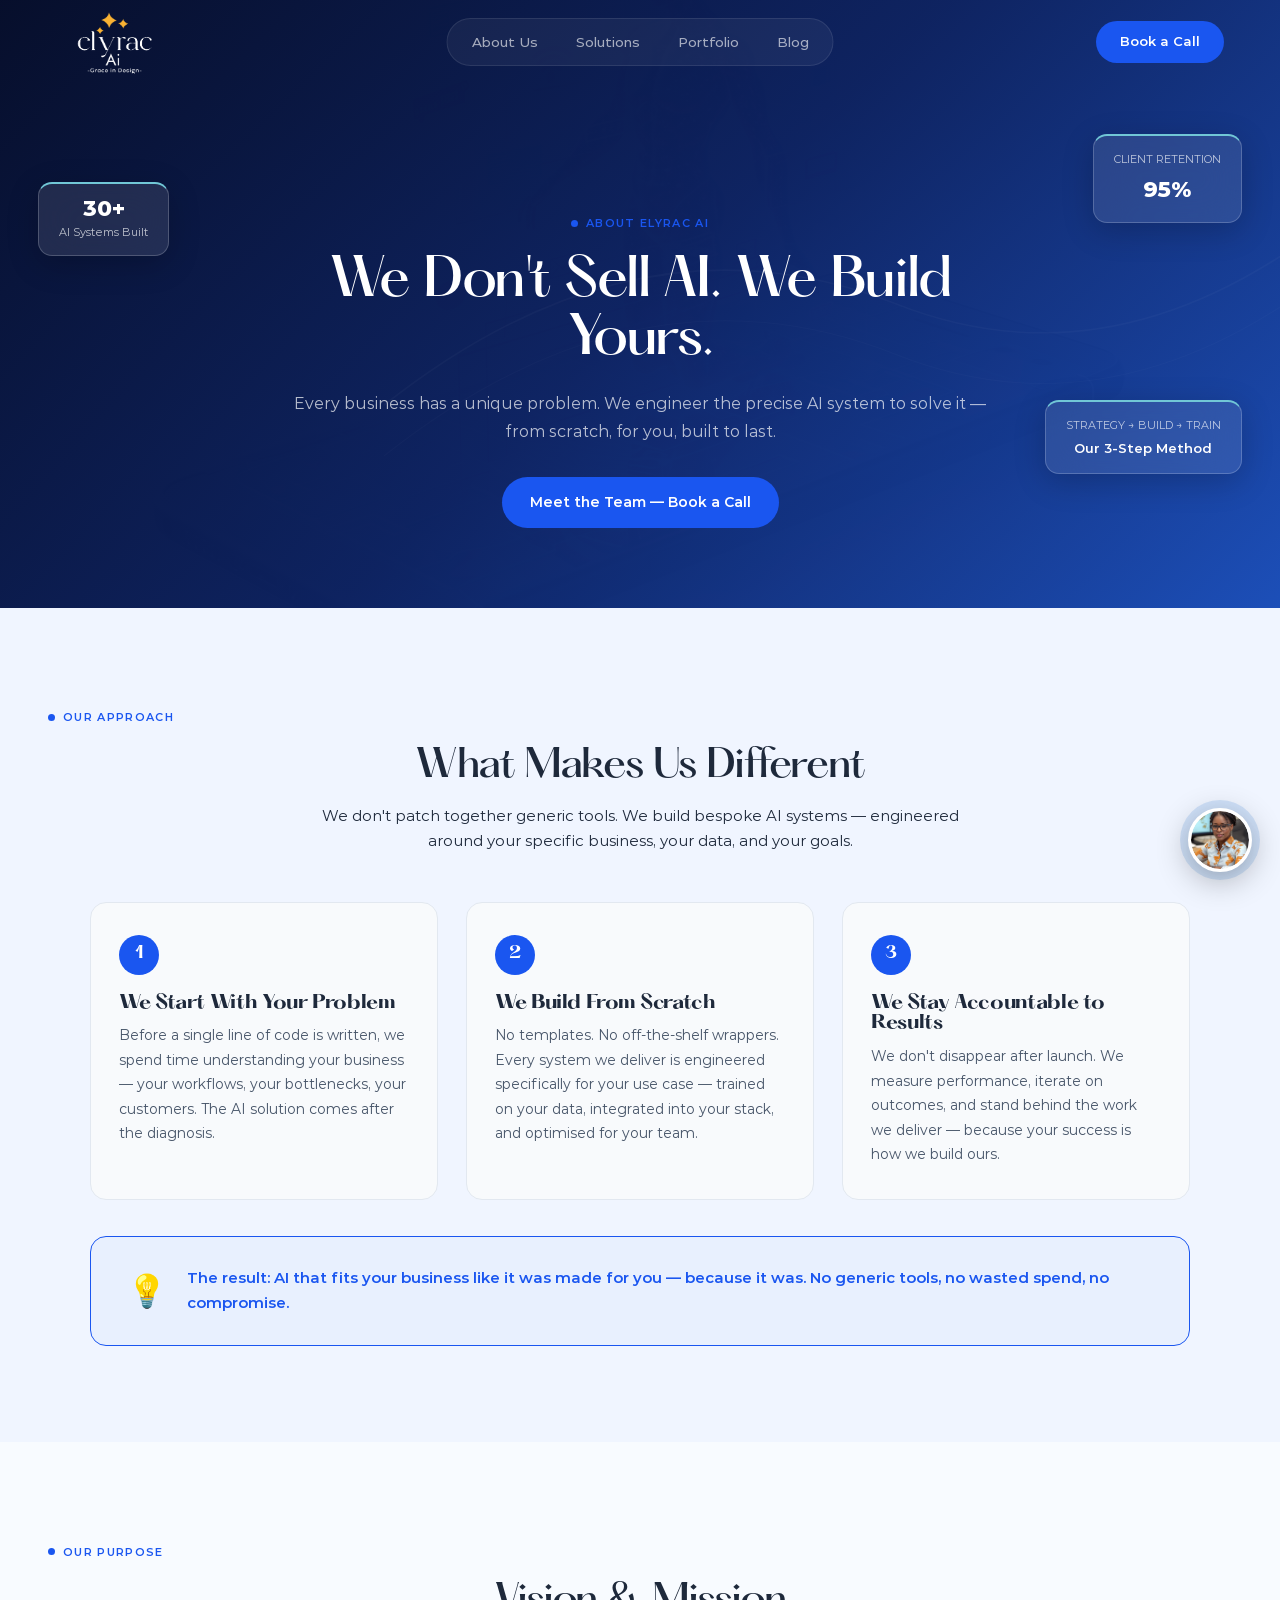
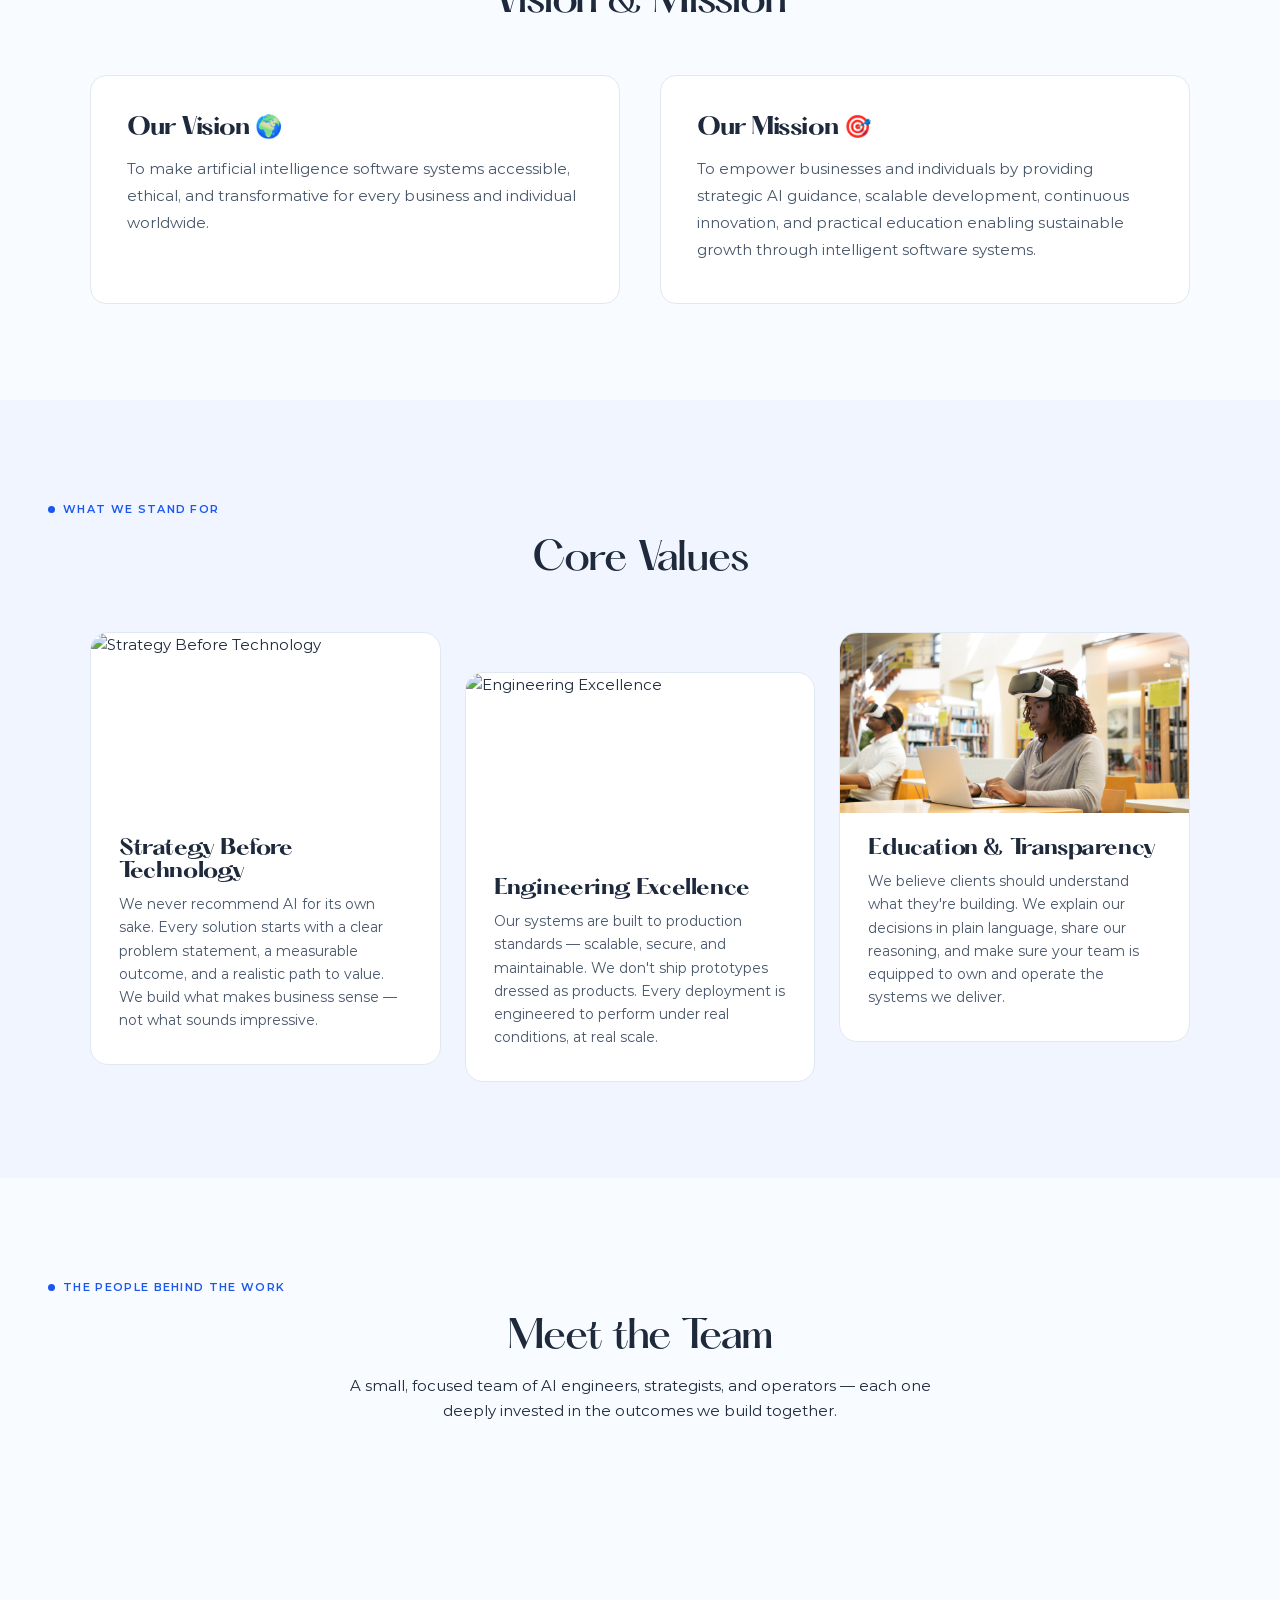
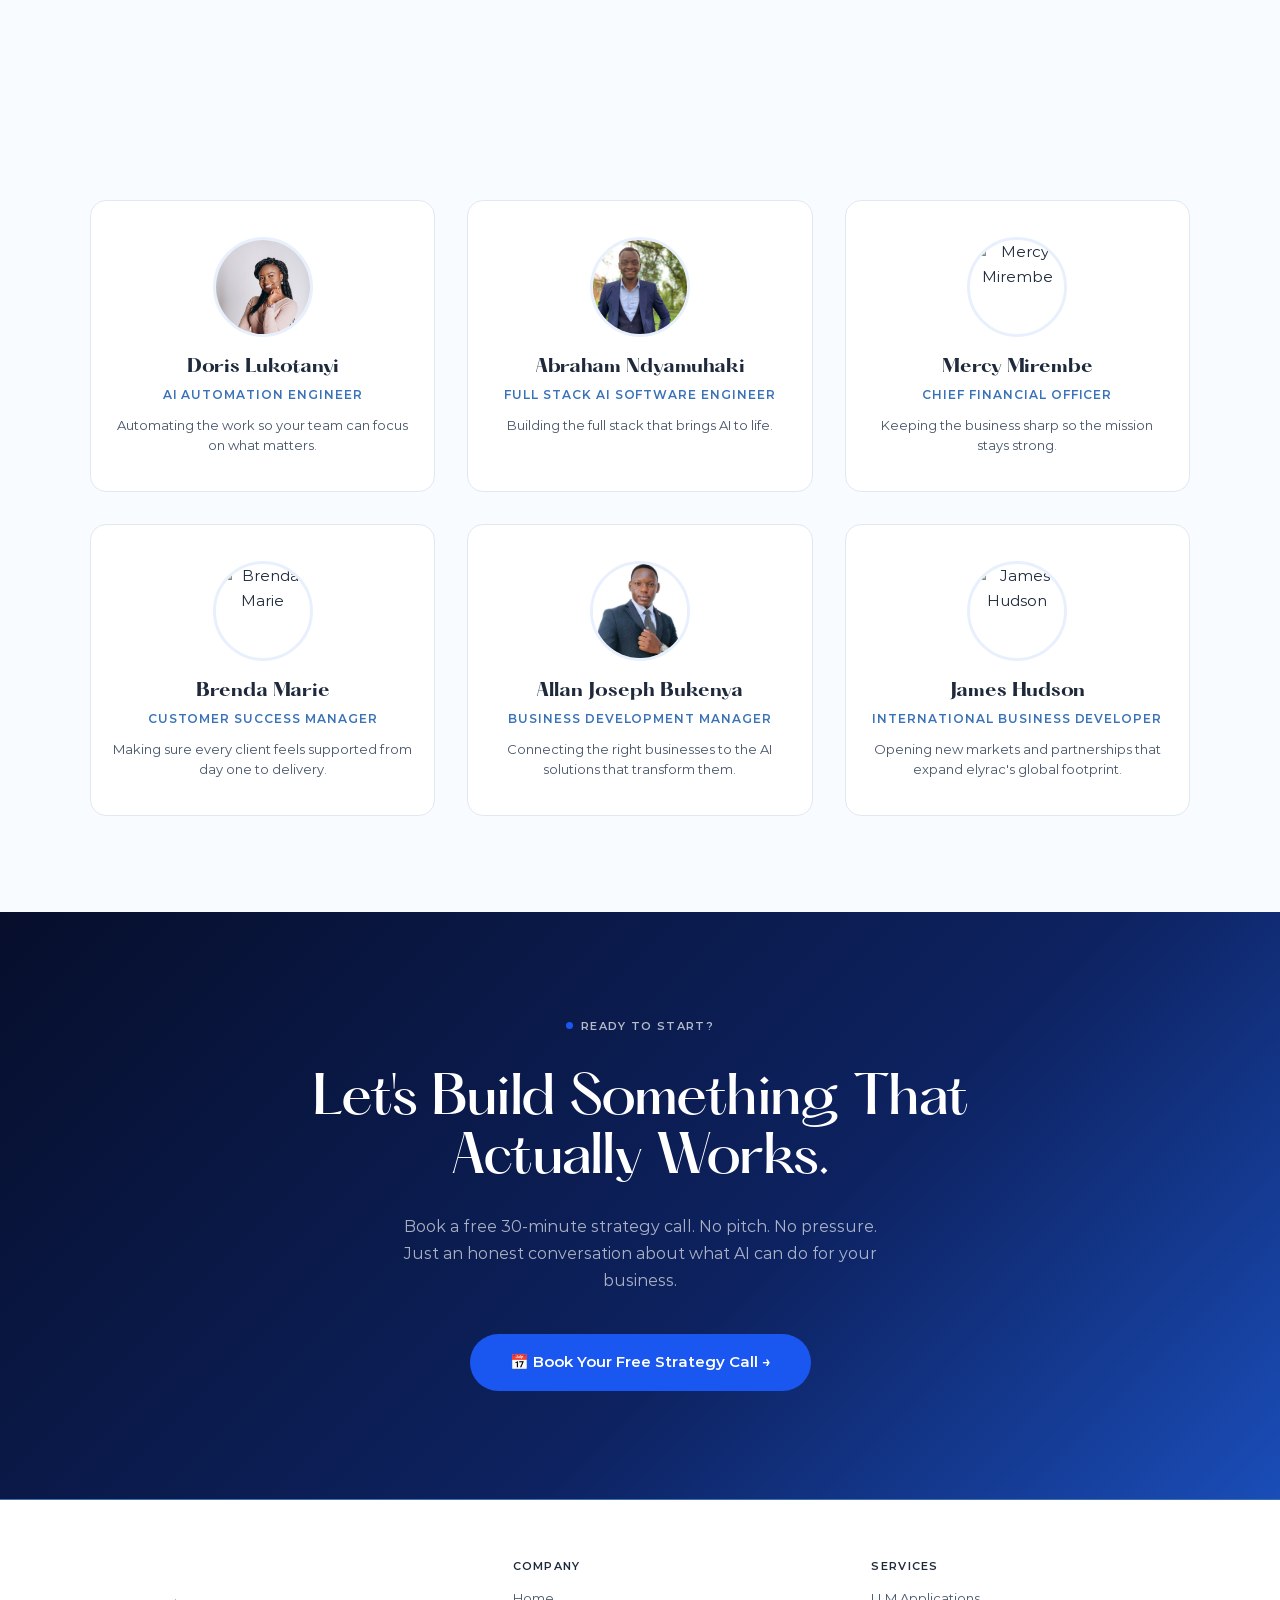
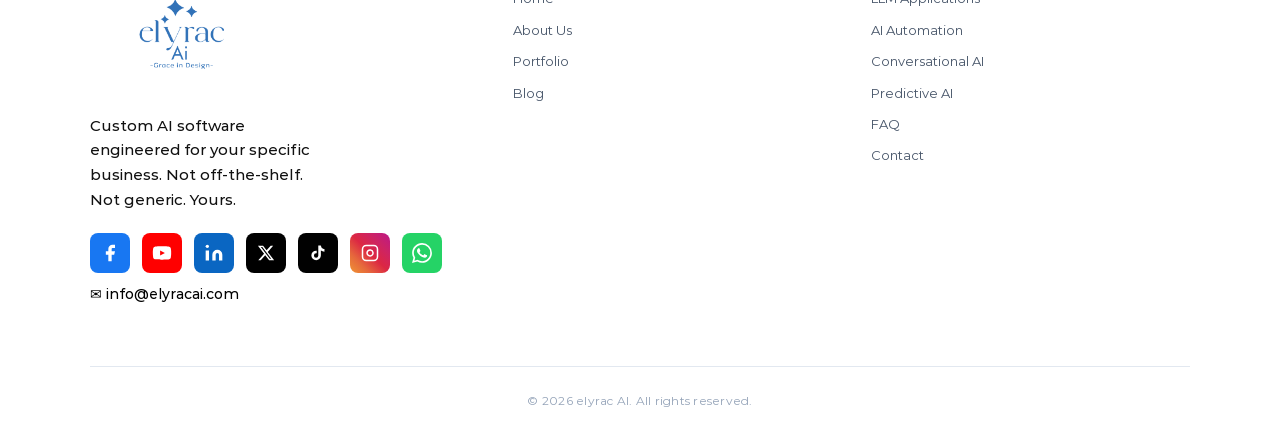
==== about.html @ b82cf637 "revert: restore original gold-stars favicon.png, remove favicon.svg Co-Authored-By: Claude Sonnet 4." ====
<!DOCTYPE html>
<html lang="en">
<head>
<meta charset="UTF-8">
<link rel="icon" type="image/png" href="/favicon.png">
<link rel="apple-touch-icon" href="/favicon.png">
<meta name="msapplication-TileImage" content="/favicon.png">
<meta name="viewport" content="width=device-width, initial-scale=1.0">
<title>About Us — elyrac AI</title>
<meta name="description" content="Meet the team behind elyrac AI — a custom AI development company building fully tailored AI systems for specific business needs."/>
<link rel="preconnect" href="https://fonts.googleapis.com" crossorigin>
<link rel="preload" as="image" href="/others/Elyrac_Ai-03.png">
<link rel="stylesheet" href="css/shared.css">
<style>

/* ── WHAT MAKES US DIFFERENT ── */
.diff-section { background: var(--white); }
.diff-steps {
  display: grid; grid-template-columns: repeat(3, 1fr);
  gap: 28px; max-width: 1100px; margin: 48px auto 36px;
}
.diff-card {
  background: var(--gray-50); border: 1px solid var(--gray-200);
  border-radius: 16px; padding: 32px 28px;
  transition: border-color 0.2s, transform 0.2s;
}
.diff-card:hover { border-color: var(--blue); transform: translateY(-3px); }
.diff-step-num {
  width: 40px; height: 40px; border-radius: 50%;
  background: var(--blue); color: #fff;
  display: flex; align-items: center; justify-content: center;
  font-size: 16px; font-weight: 700; font-family: var(--font-heading);
  margin-bottom: 18px;
}
.diff-card h3 { font-size: 18px; font-weight: 700; margin-bottom: 10px; color: var(--gray-800); }
.diff-card p { font-size: 14px; color: var(--gray-600); line-height: 1.75; }

.diff-callout {
  max-width: 1100px; margin: 0 auto;
  background: var(--blue-light); border: 1px solid var(--blue);
  border-radius: 16px; padding: 28px 36px;
  display: flex; align-items: center; gap: 20px;
}
.diff-callout-icon { font-size: 32px; flex-shrink: 0; }
.diff-callout p {
  font-size: 15px; color: var(--blue); font-weight: 600;
  line-height: 1.65; margin: 0;
}

/* ── VISION & MISSION ── */
.vm-section { background: var(--gray-50); }
.vm-inner {
  display: grid; grid-template-columns: 1fr 1fr;
  gap: 40px; max-width: 1100px; margin: 52px auto 0;
}
.vm-card {
  background: var(--white); border: 1px solid var(--gray-200);
  border-radius: 16px; padding: 40px 36px;
}
.vm-card h3 { font-size: 22px; font-weight: 700; margin-bottom: 14px; color: var(--gray-800); }
.vm-card p { font-size: 15px; color: var(--gray-600); line-height: 1.8; }

/* ── CORE VALUES — image cards, staggered ── */
.values-section { background: var(--white); }
.values-grid {
  display: grid;
  grid-template-columns: repeat(3, 1fr);
  gap: 24px;
  max-width: 1100px;
  margin: 52px auto 0;
  align-items: start;
}
.value-card {
  border-radius: 18px;
  overflow: hidden;
  border: 1px solid var(--gray-200);
  background: white;
  transition: all 0.3s ease;
  cursor: default;
}
.value-card:hover {
  transform: translateY(-12px) scale(1.03);
  box-shadow: 0 24px 60px rgba(0,0,0,0.18);
}
.value-card:nth-child(2) { margin-top: 40px; }
.value-card-img {
  width: 100%;
  height: 180px;
  object-fit: cover;
  display: block;
}
.value-card-body {
  padding: 24px 28px 32px;
}
.value-card-body h3 {
  font-size: 20px;
  font-weight: 700;
  margin-bottom: 10px;
  color: var(--gray-800);
}
.value-card-body p {
  font-size: 14px;
  color: var(--gray-600);
  line-height: 1.65;
}

/* ── TEAM ── */
.team-section { background: var(--gray-50); }
.team-grid {
  display: grid; grid-template-columns: repeat(3, 1fr);
  gap: 32px; max-width: 1100px; margin: 52px auto 0;
}
.team-card {
  text-align: center; padding: 36px 20px;
  background: var(--white); border: 1px solid var(--gray-200);
  border-radius: 16px;
  transition: transform 0.2s, box-shadow 0.2s;
}
.team-card:hover { transform: translateY(-4px); box-shadow: 0 16px 40px rgba(0,0,0,0.08); }
.team-photo {
  width: 100px; height: 100px; border-radius: 50%;
  object-fit: cover; object-position: center top;
  margin: 0 auto 16px; display: block;
  border: 3px solid var(--blue-light);
}
.team-name {
  font-size: 17px; font-weight: 700; color: var(--gray-800);
  margin-bottom: 4px; font-family: var(--font-heading);
}
.team-role {
  font-size: 12px; font-weight: 600; color: var(--tibet-classic);
  text-transform: uppercase; letter-spacing: 0.08em; margin-bottom: 10px;
}
.team-tagline { font-size: 13px; color: var(--gray-600); line-height: 1.55; }

/* ── ABOUT HERO FLOATING CARDS ── */
.about-fc {
  position: absolute;
  background: rgba(255,255,255,0.10);
  backdrop-filter: blur(20px);
  -webkit-backdrop-filter: blur(20px);
  border: 1px solid rgba(255,255,255,0.20);
  border-top: 2px solid #71C7D6;
  border-radius: 14px;
  padding: 14px 20px;
  box-shadow: 0 8px 32px rgba(0,0,0,0.2);
  z-index: 2;
  font-family: var(--font-body);
}
.about-fc-1 { top: 30%; left: 3%; animation: aboutFloat 4s ease-in-out infinite; }
.about-fc-2 { top: 22%; right: 3%; animation: aboutFloat 5s 0.8s ease-in-out infinite; }
.about-fc-3 { bottom: 22%; right: 3%; animation: aboutFloat 6s 1.6s ease-in-out infinite; }
@keyframes aboutFloat {
  0%, 100% { transform: translateY(0); }
  50% { transform: translateY(-12px); }
}

/* ── RESPONSIVE ── */
@media (max-width: 900px) {
  .diff-steps { grid-template-columns: 1fr; }
  .vm-inner { grid-template-columns: 1fr; }
  .values-grid { grid-template-columns: 1fr; }
  .value-card:nth-child(2) { margin-top: 0; }
  .team-grid { grid-template-columns: repeat(2, 1fr); }
  .diff-callout { flex-direction: column; gap: 12px; }
  .about-fc-1, .about-fc-2 { display: none; }
  .about-fc-3 { display: none; }
}
@media (max-width: 600px) {
  .team-grid { grid-template-columns: 1fr; }
}

/* ── SECTION BACKGROUNDS ── */
body { background: #F5F8FF; }
.diff-section  { background: #F0F5FF !important; }
.vm-section    { background: #F8FBFF !important; }
.values-section{ background: #F0F5FF !important; }
.team-section  { background: #F8FBFF !important; }
  nav { transition: transform 0.3s ease; }
  nav.nav-hidden { transform: translateY(-100%) !important; }
</style>
</head>
<body>

<!-- NAV -->
<nav>
  <a href="/" class="nav-logo">
    <img src="/others/Elyrac_Ai-03.png" alt="elyrac AI" style="height:52px;width:auto;object-fit:contain;">
  </a>
  <ul class="nav-links">
    <li><a href="/about">About Us</a></li>
    <li><a href="/solutions">Solutions</a></li>
    <li><a href="/portfolio">Portfolio</a></li>
    <li><a href="/blog">Blog</a></li>
  </ul>
  <a href="https://calendly.com/ceo-elyracai/30min" target="_blank" class="btn-book">Book a Call</a>
  <div class="nav-hamburger" id="hamburger"><span></span><span></span><span></span></div>
</nav>

<!-- Mobile Menu -->
<div id="mobile-menu">
  <button class="mobile-close" id="mobile-close">&#x2715;</button>
  <a href="/about">About Us</a>
  <a href="/solutions">Solutions</a>
  <a href="/portfolio">Portfolio</a>
  <a href="/blog">Blog</a>
  <a class="mobile-cta" href="https://calendly.com/ceo-elyracai/30min" target="_blank" rel="noopener">Book a Call</a>
</div>

<!-- PAGE HERO -->
<div class="page-hero">
  <div style="position:absolute;inset:0;z-index:0;overflow:hidden;">
    <img src="/others/3d-character-emerging-from-smartphone.jpg" alt="" style="width:100%;height:100%;object-fit:cover;object-position:center right;opacity:0.08;pointer-events:none;display:block;" loading="lazy" decoding="async">
    <div style="position:absolute;inset:0;background:linear-gradient(135deg,rgba(6,14,43,0.97) 0%,rgba(13,34,96,0.92) 50%,rgba(26,77,184,0.85) 100%);"></div>
  </div>
  <div class="page-hero-lines">
    <svg viewBox="0 0 800 600" fill="none" preserveAspectRatio="none">
      <path d="M0 400 Q200 200 400 300 T800 150" stroke="rgba(255,255,255,0.15)" stroke-width="1.5" fill="none"/>
      <path d="M0 450 Q200 250 400 350 T800 200" stroke="rgba(255,255,255,0.1)" stroke-width="1" fill="none"/>
    </svg>
  </div>
  <div class="page-hero-inner">
    <div class="section-label">ABOUT ELYRAC AI</div>
    <h1>We Don't Sell AI. We Build Yours.</h1>
    <p>Every business has a unique problem. We engineer the precise AI system to solve it — from scratch, for you, built to last.</p>
    <a href="https://calendly.com/ceo-elyracai/30min" target="_blank" rel="noopener" class="btn-blue">Meet the Team — Book a Call</a>
  </div>

  <!-- Floating glass cards for about hero -->
  <div class="about-fc about-fc-1">
    <div style="font-size:22px;font-weight:800;color:white;line-height:1">30+</div>
    <div style="font-size:11px;color:rgba(255,255,255,0.72);margin-top:3px">AI Systems Built</div>
  </div>
  <div class="about-fc about-fc-2">
    <div style="font-size:11px;color:rgba(255,255,255,0.7);margin-bottom:4px">CLIENT RETENTION</div>
    <div style="font-size:22px;font-weight:800;color:white">95%</div>
  </div>
  <div class="about-fc about-fc-3">
    <div style="font-size:11px;color:rgba(255,255,255,0.7);margin-bottom:4px">STRATEGY → BUILD → TRAIN</div>
    <div style="font-size:13px;font-weight:600;color:white">Our 3-Step Method</div>
  </div>
</div>

<!-- WHAT MAKES US DIFFERENT -->
<section class="diff-section">
  <div class="section-label" style="justify-content:center">OUR APPROACH</div>
  <h2 class="section-title" style="text-align:center">What Makes Us Different</h2>
  <p class="section-sub" style="text-align:center;max-width:680px;margin:0 auto">We don't patch together generic tools. We build bespoke AI systems — engineered around your specific business, your data, and your goals.</p>

  <div class="diff-steps">
    <div class="diff-card">
      <div class="diff-step-num">1</div>
      <h3>We Start With Your Problem</h3>
      <p>Before a single line of code is written, we spend time understanding your business — your workflows, your bottlenecks, your customers. The AI solution comes after the diagnosis.</p>
    </div>
    <div class="diff-card">
      <div class="diff-step-num">2</div>
      <h3>We Build From Scratch</h3>
      <p>No templates. No off-the-shelf wrappers. Every system we deliver is engineered specifically for your use case — trained on your data, integrated into your stack, and optimised for your team.</p>
    </div>
    <div class="diff-card">
      <div class="diff-step-num">3</div>
      <h3>We Stay Accountable to Results</h3>
      <p>We don't disappear after launch. We measure performance, iterate on outcomes, and stand behind the work we deliver — because your success is how we build ours.</p>
    </div>
  </div>

  <div class="diff-callout">
    <div class="diff-callout-icon">&#x1f4a1;</div>
    <p>The result: AI that fits your business like it was made for you — because it was. No generic tools, no wasted spend, no compromise.</p>
  </div>
</section>

<!-- VISION & MISSION -->
<section class="vm-section">
  <div class="section-label" style="justify-content:center">OUR PURPOSE</div>
  <h2 class="section-title" style="text-align:center">Vision &amp; Mission</h2>
  <div class="vm-inner">
    <div class="vm-card">
      <h3>Our Vision &#x1f30d;</h3>
      <p>To make artificial intelligence software systems accessible, ethical, and transformative for every business and individual worldwide.</p>
    </div>
    <div class="vm-card">
      <h3>Our Mission &#x1f3af;</h3>
      <p>To empower businesses and individuals by providing strategic AI guidance, scalable development, continuous innovation, and practical education enabling sustainable growth through intelligent software systems.</p>
    </div>
  </div>
</section>

<!-- CORE VALUES -->
<section class="values-section">
  <div class="section-label" style="justify-content:center">WHAT WE STAND FOR</div>
  <h2 class="section-title" style="text-align:center">Core Values</h2>
  <div class="values-grid">

    <div class="value-card">
      <img class="value-card-img" src="/others/university-students-learning-accounting-principles-financial-analysis.jpg" alt="Strategy Before Technology" loading="lazy">
      <div class="value-card-body">
        <h3>Strategy Before Technology</h3>
        <p>We never recommend AI for its own sake. Every solution starts with a clear problem statement, a measurable outcome, and a realistic path to value. We build what makes business sense — not what sounds impressive.</p>
      </div>
    </div>

    <div class="value-card">
      <img class="value-card-img" src="/others/html-css-collage-concept-with-person.jpg" alt="Engineering Excellence" loading="lazy">
      <div class="value-card-body">
        <h3>Engineering Excellence</h3>
        <p>Our systems are built to production standards — scalable, secure, and maintainable. We don't ship prototypes dressed as products. Every deployment is engineered to perform under real conditions, at real scale.</p>
      </div>
    </div>

    <div class="value-card">
      <img class="value-card-img" src="/others/focused-black-female-student-describing-vr-experience.jpg" alt="Education and Transparency" loading="lazy">
      <div class="value-card-body">
        <h3>Education &amp; Transparency</h3>
        <p>We believe clients should understand what they're building. We explain our decisions in plain language, share our reasoning, and make sure your team is equipped to own and operate the systems we deliver.</p>
      </div>
    </div>

  </div>
</section>

<!-- TEAM -->
<section class="team-section">
  <div class="section-label" style="justify-content:center">THE PEOPLE BEHIND THE WORK</div>
  <h2 class="section-title" style="text-align:center">Meet the Team</h2>
  <p class="section-sub" style="text-align:center;max-width:600px;margin:0 auto">A small, focused team of AI engineers, strategists, and operators — each one deeply invested in the outcomes we build together.</p>
  <div class="team-grid">

    <div class="team-card">
      <img class="team-photo" src="/others/_MG_9878.jpg" alt="Vine Samuel" loading="lazy">
      <div class="team-name">Vine Samuel</div>
      <div class="team-role">CEO &amp; Ai Solutions Architect</div>
      <div class="team-tagline">The architect behind every AI strategy we build.</div>
    </div>

    <div class="team-card">
      <img class="team-photo" src="/others/WhatsApp_Image_2026-04-14_at_5_35_40_PM.jpeg" alt="Prossy Lumusu" loading="lazy">
      <div class="team-name">Prossy Lumusu</div>
      <div class="team-role">Chief Operations Officer</div>
      <div class="team-tagline">Turning client vision into operational reality.</div>
    </div>

    <div class="team-card">
      <img class="team-photo" src="/others/1708250422142.jpg" alt="Joel Katuula" loading="lazy">
      <div class="team-name">Joel Katuula</div>
      <div class="team-role">Chief Technology Officer</div>
      <div class="team-tagline">Engineering the systems that power our clients' growth.</div>
    </div>

    <div class="team-card">
      <img class="team-photo" src="/others/afro-american-woman-model-studio.jpg" alt="Doris Lukotanyi" loading="lazy">
      <div class="team-name">Doris Lukotanyi</div>
      <div class="team-role">AI Automation Engineer</div>
      <div class="team-tagline">Automating the work so your team can focus on what matters.</div>
    </div>

    <div class="team-card">
      <img class="team-photo" src="/others/1751883384215.jpg" alt="Abraham Ndyamuhaki" loading="lazy">
      <div class="team-name">Abraham Ndyamuhaki</div>
      <div class="team-role">Full Stack AI Software Engineer</div>
      <div class="team-tagline">Building the full stack that brings AI to life.</div>
    </div>

    <div class="team-card">
      <img class="team-photo" src="/others/mercy-mirembe.jpg" alt="Mercy Mirembe" loading="lazy">
      <div class="team-name">Mercy Mirembe</div>
      <div class="team-role">Chief Financial Officer</div>
      <div class="team-tagline">Keeping the business sharp so the mission stays strong.</div>
    </div>

    <div class="team-card">
      <img class="team-photo" src="/others/young-black-girl-cheerful-hand-gesture-portrait.jpg" alt="Brenda Marie" loading="lazy">
      <div class="team-name">Brenda Marie</div>
      <div class="team-role">Customer Success Manager</div>
      <div class="team-tagline">Making sure every client feels supported from day one to delivery.</div>
    </div>

    <div class="team-card">
      <img class="team-photo" src="/others/team-allan-bukenya.jpeg" alt="Allan Joseph Bukenya" loading="lazy">
      <div class="team-name">Allan Joseph Bukenya</div>
      <div class="team-role">Business Development Manager</div>
      <div class="team-tagline">Connecting the right businesses to the AI solutions that transform them.</div>
    </div>

    <div class="team-card">
      <img class="team-photo" src="/others/team-james-hudson.jpg" alt="James Hudson" loading="lazy">
      <div class="team-name">James Hudson</div>
      <div class="team-role">International Business Developer</div>
      <div class="team-tagline">Opening new markets and partnerships that expand elyrac's global footprint.</div>
    </div>

  </div>
</section>

<!-- CTA -->
<section style="background: linear-gradient(135deg, var(--navy) 0%, #0d2260 60%, #1a4db8 100%); padding: 100px 48px; text-align: center;">
  <div class="section-label" style="justify-content:center; color:rgba(255,255,255,0.7);">READY TO START?</div>
  <h2 style="font-family:var(--font-heading); font-size: clamp(32px, 4vw, 54px); color:white; font-weight:500; max-width:700px; margin: 16px auto 24px; line-height:1.15;">Let's Build Something That Actually Works.</h2>
  <p style="color:rgba(255,255,255,0.65); font-size:16px; max-width:480px; margin: 0 auto 40px; line-height:1.7;">Book a free 30-minute strategy call. No pitch. No pressure. Just an honest conversation about what AI can do for your business.</p>
  <a href="https://calendly.com/ceo-elyracai/30min" target="_blank" class="btn-book" style="padding: 16px 40px; font-size: 15px; border-radius: 100px; display:inline-block;">&#x1f4c5; Book Your Free Strategy Call &rarr;</a>
</section>

<!-- FOOTER -->
<footer>
  <div class="footer-inner">
    <div class="footer-brand">
      <a href="/" aria-label="Back to top"><div class="logo"><img src="/others/Elyrac Ai-06.png" alt="elyrac AI" style="height:140px;width:auto;cursor:pointer;">
      </div></a>
      <p style="color:#111111;font-size:15px;font-weight:500;">Custom AI software engineered for your specific business. Not off-the-shelf. Not generic. Yours.</p>
      <div class="social-links" style="display:flex; flex-wrap:wrap; gap:12px; align-items:center; margin-top:16px;">
        <a href="https://www.facebook.com/elyracAi" target="_blank" title="Facebook" style="display:flex;align-items:center;justify-content:center;width:40px;height:40px;border-radius:8px;background:#1877F2;">
          <svg width="20" height="20" viewBox="0 0 24 24" fill="white"><path d="M18 2h-3a5 5 0 0 0-5 5v3H7v4h3v8h4v-8h3l1-4h-4V7a1 1 0 0 1 1-1h3z"/></svg>
        </a>
        <a href="https://www.youtube.com/@elyracAi" target="_blank" title="YouTube" style="display:flex;align-items:center;justify-content:center;width:40px;height:40px;border-radius:8px;background:#FF0000;">
          <svg width="20" height="20" viewBox="0 0 24 24" fill="white"><path d="M22.54 6.42a2.78 2.78 0 0 0-1.95-1.96C18.88 4 12 4 12 4s-6.88 0-8.59.46A2.78 2.78 0 0 0 1.46 6.42 29 29 0 0 0 1 12a29 29 0 0 0 .46 5.58 2.78 2.78 0 0 0 1.95 1.95C5.12 20 12 20 12 20s6.88 0 8.59-.47a2.78 2.78 0 0 0 1.95-1.95A29 29 0 0 0 23 12a29 29 0 0 0-.46-5.58z"/><polygon points="9.75 15.02 15.5 12 9.75 8.98 9.75 15.02" fill="#FF0000"/></svg>
        </a>
        <a href="https://www.linkedin.com/company/elyrac-ai/?viewAsMember=true" target="_blank" title="LinkedIn" style="display:flex;align-items:center;justify-content:center;width:40px;height:40px;border-radius:8px;background:#0A66C2;">
          <svg width="20" height="20" viewBox="0 0 24 24" fill="white"><path d="M16 8a6 6 0 0 1 6 6v7h-4v-7a2 2 0 0 0-2-2 2 2 0 0 0-2 2v7h-4v-7a6 6 0 0 1 6-6z"/><rect x="2" y="9" width="4" height="12"/><circle cx="4" cy="4" r="2"/></svg>
        </a>
        <a href="https://x.com/ElGracAi" target="_blank" title="X / Twitter" style="display:flex;align-items:center;justify-content:center;width:40px;height:40px;border-radius:8px;background:#000;">
          <svg width="18" height="18" viewBox="0 0 24 24" fill="white"><path d="M18.244 2.25h3.308l-7.227 8.26 8.502 11.24H16.17l-5.214-6.817L4.99 21.75H1.68l7.73-8.835L1.254 2.25H8.08l4.713 6.231zm-1.161 17.52h1.833L7.084 4.126H5.117z"/></svg>
        </a>
        <a href="https://www.tiktok.com/@elyracai" target="_blank" title="TikTok" style="display:flex;align-items:center;justify-content:center;width:40px;height:40px;border-radius:8px;background:#010101;">
          <svg width="18" height="18" viewBox="0 0 24 24" fill="white"><path d="M19.59 6.69a4.83 4.83 0 0 1-3.77-4.25V2h-3.45v13.67a2.89 2.89 0 0 1-2.88 2.5 2.89 2.89 0 0 1-2.89-2.89 2.89 2.89 0 0 1 2.89-2.89c.28 0 .54.04.79.1V9.01a6.33 6.33 0 0 0-.79-.05 6.34 6.34 0 0 0-6.34 6.34 6.34 6.34 0 0 0 6.34 6.34 6.34 6.34 0 0 0 6.33-6.34V8.69a8.18 8.18 0 0 0 4.78 1.52V6.75a4.85 4.85 0 0 1-1.01-.06z"/></svg>
        </a>
        <a href="https://www.instagram.com/elyracai/" target="_blank" title="Instagram" style="display:flex;align-items:center;justify-content:center;width:40px;height:40px;border-radius:8px;background:linear-gradient(45deg,#f09433,#e6683c,#dc2743,#cc2366,#bc1888);">
          <svg width="18" height="18" viewBox="0 0 24 24" fill="none" stroke="white" stroke-width="2"><rect x="2" y="2" width="20" height="20" rx="5" ry="5"/><path d="M16 11.37A4 4 0 1 1 12.63 8 4 4 0 0 1 16 11.37z"/><line x1="17.5" y1="6.5" x2="17.51" y2="6.5"/></svg>
        </a>
        <a href="https://wa.me/256784239786" target="_blank" title="WhatsApp" style="display:flex;align-items:center;justify-content:center;width:40px;height:40px;border-radius:8px;background:#25D366;">
          <svg width="20" height="20" viewBox="0 0 24 24" fill="white"><path d="M17.472 14.382c-.297-.149-1.758-.867-2.03-.967-.273-.099-.471-.148-.67.15-.197.297-.767.966-.94 1.164-.173.199-.347.223-.644.075-.297-.15-1.255-.463-2.39-1.475-.883-.788-1.48-1.761-1.653-2.059-.173-.297-.018-.458.13-.606.134-.133.298-.347.446-.52.149-.174.198-.298.298-.497.099-.198.05-.371-.025-.52-.075-.149-.669-1.612-.916-2.207-.242-.579-.487-.5-.669-.51-.173-.008-.371-.01-.57-.01-.198 0-.52.074-.792.372-.272.297-1.04 1.016-1.04 2.479 0 1.462 1.065 2.875 1.213 3.074.149.198 2.096 3.2 5.077 4.487.709.306 1.262.489 1.694.625.712.227 1.36.195 1.871.118.571-.085 1.758-.719 2.006-1.413.248-.694.248-1.289.173-1.413-.074-.124-.272-.198-.57-.347m-5.421 7.403h-.004a9.87 9.87 0 0 1-5.031-1.378l-.361-.214-3.741.982.998-3.648-.235-.374a9.86 9.86 0 0 1-1.51-5.26c.001-5.45 4.436-9.884 9.888-9.884 2.64 0 5.122 1.03 6.988 2.898a9.825 9.825 0 0 1 2.893 6.994c-.003 5.45-4.437 9.884-9.885 9.884m8.413-18.297A11.815 11.815 0 0 0 12.05 0C5.495 0 .16 5.335.157 11.892c0 2.096.547 4.142 1.588 5.945L.057 24l6.305-1.654a11.882 11.882 0 0 0 5.683 1.448h.005c6.554 0 11.89-5.335 11.893-11.893a11.821 11.821 0 0 0-3.48-8.413z"/></svg>
        </a>
      </div>
      <p style="margin-top:10px; font-size:14px; font-weight:500; color:#000000;">
        &#x2709; <a href="mailto:info@elyracai.com" style="color:#000000;font-weight:500;">info@elyracai.com</a>
      </p>
    </div>
    <div class="footer-col">
      <h4>Company</h4>
      <a href="/">Home</a>
      <a href="/about">About Us</a>
      <a href="/portfolio">Portfolio</a>
      <a href="/blog">Blog</a>
    </div>
    <div class="footer-col">
      <h4>Services</h4>
      <a href="/solutions">LLM Applications</a>
      <a href="/solutions">AI Automation</a>
      <a href="/solutions">Conversational AI</a>
      <a href="/solutions">Predictive AI</a>
      <a href="/faq">FAQ</a>
      <a href="/contact">Contact</a>
    </div>
  </div>
  <div class="footer-bottom">&#169; 2026 elyrac AI. All rights reserved.</div>
</footer>

<!-- &#x2500;&#x2500; FLOATING CHATBOT &#x2500;&#x2500; -->
<div id="chatbot-widget">
  <div class="chat-panel" id="chat-panel">
    <div class="chat-header">
      <div class="chat-header-avatar">
        <img src="/others/linked_profile_pic-Photoroom.png" alt="Maya" style="width:100%;height:100%;border-radius:50%;object-fit:cover;">
      </div>
      <div class="chat-header-info">
        <div class="chat-header-name">Maya</div>
        <div class="chat-header-status">Online &middot; elyrac AI assistant</div>
      </div>
      <button class="chat-close-btn" id="chat-close">&#x2715;</button>
    </div>
    <div class="chat-messages" id="chat-messages">
      <div class="chat-bubble">
        <img class="bubble-avatar" src="/others/linked_profile_pic-Photoroom.png" alt="Maya">
        <div class="bubble-text">Hi! I'm Maya, elyrac AI's assistant. How can I help you today? &#x1F44B;</div>
      </div>
      <div class="chat-bubble">
        <img class="bubble-avatar" src="/others/linked_profile_pic-Photoroom.png" alt="Maya">
        <div class="bubble-text">I can answer questions about our services, or help you book a free strategy call with our founder.</div>
      </div>
    </div>
          <div class="chat-attach-row">
        <button class="chat-attach-btn" onclick="startVoiceRecord()" id="voice-btn">🎤 Voice</button>
        <button class="chat-attach-btn" onclick="document.getElementById('chat-file-input').click()">📎 Attach</button>
        <input type="file" id="chat-file-input" style="display:none" accept="image/*,.pdf,.doc,.docx,.txt" onchange="handleFileAttach(event)">
        <span id="voice-status" style="font-size:11px;color:var(--gray-500);padding-left:4px;"></span>
      </div>
      <div class="chat-input-row">
      <input type="text" id="chat-input" placeholder="Type a message..." onkeydown="if(event.key==='Enter')sendChat()">
      <button class="chat-send-btn" onclick="sendChat()">&#x2191;</button>
    </div>
  </div>
  <button class="chat-toggle" id="chat-toggle">
    <img src="/others/linked_profile_pic-Photoroom.png" alt="Chat with Maya" style="width:100%;height:100%;border-radius:50%;object-fit:cover;">
    <span class="chat-badge"></span>
  </button>
</div>
<script>
  (function() {
    var panel = document.getElementById('chat-panel');
    var toggle = document.getElementById('chat-toggle');
    var widget = document.getElementById('chatbot-widget');
    setTimeout(function(){ var t=document.getElementById('chat-toggle'); if(t){t.style.cssText+=';animation:simpleBounce 4s ease-in-out infinite!important;width:64px!important;height:64px!important;';} }, 500);
    toggle.addEventListener('click', function() { panel.classList.toggle('open'); });
    document.getElementById('chat-close').addEventListener('click', function() { panel.classList.remove('open'); });
    document.getElementById('hamburger').addEventListener('click', function() { document.getElementById('mobile-menu').classList.add('open'); });
    document.getElementById('mobile-close').addEventListener('click', function() { document.getElementById('mobile-menu').classList.remove('open'); });
    var MINI_AVATAR = '<img class="bubble-avatar" src="/others/linked_profile_pic-Photoroom.png" alt="Maya">';
    var knowledge = [
      { keys: ['price','cost','how much','pricing','rates'], reply: "Our pricing depends on the scope of your project. Most custom AI systems range from small automations to full enterprise platforms. The best next step is a free 30-minute strategy call where we scope your project honestly. Book here: calendly.com/ceo-elyracai/30min" },
      { keys: ['attendtrack','attendance','gps','payroll','workforce'], reply: "AttendTrack is our workforce management platform — AI-powered attendance, real-time GPS geofencing, automated payroll (NSSF/PAYE), and an AI Copilot. It's live and serving clients. Want to see a demo?" },
      { keys: ['iotec','email agent','email automation','inbox'], reply: "We built an intelligent email agent for ioTec Ltd that handles 80% of emails autonomously — categorizing, drafting responses, and escalating complex cases. Your team reclaims hours daily." },
      { keys: ['code clinic','clinic','dental','healthcare','hospital'], reply: "Code Clinic is our healthcare practice management platform — patient records, appointments, billing, payroll, live patient flow, and analytics. Built for dental and general practices." },
      { keys: ['trivox','receptionist','dental receptionist','voice agent'], reply: "Trivox AI is our conversational dental receptionist — it books appointments, answers patient queries, and follows up 24/7. Clients see +40% more bookings with zero missed outreaches." },
      { keys: ['winopay','fintech','payment','financial'], reply: "WinoPay is a full-stack fintech platform we architected from scratch — backend APIs, transaction processing, security layer, RBAC, and multi-service integrations." },
      { keys: ['fraud','ml','machine learning','detection'], reply: "We've built ML fraud detection systems for financial institutions — full pipeline from data ingestion to real-time inference, with audit trails for regulatory compliance." },
      { keys: ['timeline','how long','duration','weeks'], reply: "Most projects take 4–12 weeks depending on scope. We always scope everything upfront so there are no surprises. Want to discuss your project timeline?" },
      { keys: ['technology','stack','tools','built with'], reply: "We build with Python, FastAPI, Node.js, React, PostgreSQL, Claude AI, OpenAI, and cloud infrastructure on AWS and Vercel. We choose the right tool for each problem." },
      { keys: ['who are you','about','team','company'], reply: "elyrac AI is a custom AI engineering company based in Uganda, building real AI systems for real businesses. Our motto: Grace in Design. We've delivered 30+ AI projects across healthcare, fintech, HR, and more." },
      { keys: ['contact','reach','email','call','talk'], reply: "You can reach us at info@elyracai.com or book a direct call: calendly.com/ceo-elyracai/30min — our founder Vine Samuel will personally respond." },
      { keys: ['hi','hello','hey','good morning','good afternoon'], reply: "Hi there! 👋 I'm Maya, elyrac AI's assistant. I can answer questions about our AI solutions, past projects, pricing, or help you book a strategy call. What can I help you with?" },
      { keys: ['bye','goodbye','thanks','thank you'], reply: "You're welcome! Feel free to reach out anytime at info@elyracai.com or book a call at calendly.com/ceo-elyracai/30min. We'd love to build something great together! 🚀" },
    ];
    window.sendChat = function() {
      var input = document.getElementById('chat-input');
      var msg = input.value.trim();
      if (!msg) return;
      var msgs = document.getElementById('chat-messages');
      msgs.innerHTML += '<div class="chat-bubble user"><div class="bubble-text">' + msg + '</div></div>';
      input.value = '';
      msgs.scrollTop = msgs.scrollHeight;
      if (!window._chatNotified) {
        window._chatNotified = true;
        fetch('https://formspree.io/f/xpwzgqna', {
          method: 'POST',
          headers: {'Content-Type': 'application/json'},
          body: JSON.stringify({
            _replyto: 'vinsamuel16@gmail.com',
            email: 'info@elyracai.com',
            subject: 'New Chat Started on elyracai.com',
            message: 'A visitor started a chat. First message: ' + msg + '\nPage: ' + window.location.href
          })
        }).catch(function(){});
      }
      var lowerMsg = msg.toLowerCase();
      var reply = null;
      for (var i = 0; i < knowledge.length; i++) {
        for (var j = 0; j < knowledge[i].keys.length; j++) {
          if (lowerMsg.includes(knowledge[i].keys[j])) {
            reply = knowledge[i].reply;
            break;
          }
        }
        if (reply) break;
      }
      var escalationKeywords = ['build','develop','project','hire','work with','proposal','budget','enterprise','urgent','need help'];
      var shouldEscalate = escalationKeywords.some(function(k){ return lowerMsg.includes(k); });
      if (!reply) {
        reply = "That's a great question! For the most accurate answer, I'd recommend booking a free 30-minute call with our founder at calendly.com/ceo-elyracai/30min — or email us at info@elyracai.com. We respond within 24 hours.";
      }
      setTimeout(function() {
        msgs.innerHTML += '<div class="chat-bubble">' + MINI_AVATAR + '<div class="bubble-text">' + reply + '</div></div>';
        msgs.scrollTop = msgs.scrollHeight;
        if (shouldEscalate) {
          setTimeout(function() {
            msgs.innerHTML += '<div class="chat-bubble">' + MINI_AVATAR + '<div class="bubble-text">It sounds like you might have a project in mind! 🚀 Want me to connect you directly with our team? You can email <strong>info@elyracai.com</strong> or <a href="https://calendly.com/ceo-elyracai/30min" target="_blank" style="color:#4A90E2;font-weight:600;">book a free call here</a>.</div></div>';
            msgs.scrollTop = msgs.scrollHeight;
          }, 1200);
        }
      }, 820);
    };
    var dragging = false, startX, startY, origRight, origBottom;
    widget.addEventListener('mousedown', function(e) {
      if (e.target.closest('#chat-panel')) return;
      dragging = true; startX = e.clientX; startY = e.clientY;
      var rect = widget.getBoundingClientRect();
      origRight = window.innerWidth - rect.right;
      origBottom = window.innerHeight - rect.bottom;
      widget.style.transition = 'none'; e.preventDefault();
    });
    document.addEventListener('mousemove', function(e) {
      if (!dragging) return;
      widget.style.right = (origRight + (startX - e.clientX)) + 'px';
      widget.style.bottom = (origBottom + (startY - e.clientY)) + 'px';
    });
    document.addEventListener('mouseup', function() { dragging = false; });
  })();

  // Hide nav on scroll
  (function() {
    var nav = document.querySelector('nav');
    window.addEventListener('scroll', function() {
      if (window.scrollY > 80) { nav.classList.add('nav-hidden'); }
      else { nav.classList.remove('nav-hidden'); }
    }, { passive: true });
  })();
</script>
<script>
  // Scroll reveal
  const revealEls = document.querySelectorAll(
    '.diff-card, .vm-card, .value-card, .team-card, .problem-card, .solution-card, .stat-card, .portfolio-card, .cta-feat, .faq-item, .tech-tile'
  );
  revealEls.forEach(el => el.classList.add('reveal'));
  const revealObs = new IntersectionObserver((entries) => {
    entries.forEach(e => { if (e.isIntersecting) { e.target.classList.add('visible'); revealObs.unobserve(e.target); } });
  }, { threshold: 0.12 });
  revealEls.forEach(el => revealObs.observe(el));
</script>
</body>
</html>
---- css/shared.css ----
/* ============================================================
   elyrac AI — shared.css  (nexteam design system)
   Fonts: Hatton (headings) · Montserrat (body)
   ============================================================ */

/* ── PP HATTON FONT (self-hosted) ── */
@font-face {
  font-family: 'PP Hatton';
  src: url('../Fonts/Headings/PP Hatton Bold 700.otf') format('opentype');
  font-weight: 700;
  font-style: normal;
  font-display: swap;
}
@font-face {
  font-family: 'PP Hatton';
  src: url('../Fonts/Headings/PP Hatton Medium 500.otf') format('opentype');
  font-weight: 500;
  font-style: normal;
  font-display: swap;
}
@font-face {
  font-family: 'PP Hatton';
  src: url('../Fonts/Headings/PP Hatton Ultralight 200.otf') format('opentype');
  font-weight: 200;
  font-style: normal;
  font-display: swap;
}

/* ── MONTSERRAT FONT (self-hosted) ── */
@font-face {
  font-family: 'Montserrat';
  src: url('../Fonts/All others/Montserrat-Full-Version/Web Fonts/Montserrat/Montserrat-Thin.woff2') format('woff2'),
       url('../Fonts/All others/Montserrat-Full-Version/Web Fonts/Montserrat/Montserrat-Thin.woff') format('woff');
  font-weight: 100;
  font-style: normal;
  font-display: swap;
}
@font-face {
  font-family: 'Montserrat';
  src: url('../Fonts/All others/Montserrat-Full-Version/Web Fonts/Montserrat/Montserrat-ThinItalic.woff2') format('woff2'),
       url('../Fonts/All others/Montserrat-Full-Version/Web Fonts/Montserrat/Montserrat-ThinItalic.woff') format('woff');
  font-weight: 100;
  font-style: italic;
  font-display: swap;
}
@font-face {
  font-family: 'Montserrat';
  src: url('../Fonts/All others/Montserrat-Full-Version/Web Fonts/Montserrat/Montserrat-ExtraLight.woff2') format('woff2'),
       url('../Fonts/All others/Montserrat-Full-Version/Web Fonts/Montserrat/Montserrat-ExtraLight.woff') format('woff');
  font-weight: 200;
  font-style: normal;
  font-display: swap;
}
@font-face {
  font-family: 'Montserrat';
  src: url('../Fonts/All others/Montserrat-Full-Version/Web Fonts/Montserrat/Montserrat-ExtraLightItalic.woff2') format('woff2'),
       url('../Fonts/All others/Montserrat-Full-Version/Web Fonts/Montserrat/Montserrat-ExtraLightItalic.woff') format('woff');
  font-weight: 200;
  font-style: italic;
  font-display: swap;
}
@font-face {
  font-family: 'Montserrat';
  src: url('../Fonts/All others/Montserrat-Full-Version/Web Fonts/Montserrat/Montserrat-Light.woff2') format('woff2'),
       url('../Fonts/All others/Montserrat-Full-Version/Web Fonts/Montserrat/Montserrat-Light.woff') format('woff');
  font-weight: 300;
  font-style: normal;
  font-display: swap;
}
@font-face {
  font-family: 'Montserrat';
  src: url('../Fonts/All others/Montserrat-Full-Version/Web Fonts/Montserrat/Montserrat-LightItalic.woff2') format('woff2'),
       url('../Fonts/All others/Montserrat-Full-Version/Web Fonts/Montserrat/Montserrat-LightItalic.woff') format('woff');
  font-weight: 300;
  font-style: italic;
  font-display: swap;
}
@font-face {
  font-family: 'Montserrat';
  src: url('../Fonts/All others/Montserrat-Full-Version/Web Fonts/Montserrat/Montserrat-Regular.woff2') format('woff2'),
       url('../Fonts/All others/Montserrat-Full-Version/Web Fonts/Montserrat/Montserrat-Regular.woff') format('woff');
  font-weight: 400;
  font-style: normal;
  font-display: swap;
}
@font-face {
  font-family: 'Montserrat';
  src: url('../Fonts/All others/Montserrat-Full-Version/Web Fonts/Montserrat/Montserrat-Italic.woff2') format('woff2'),
       url('../Fonts/All others/Montserrat-Full-Version/Web Fonts/Montserrat/Montserrat-Italic.woff') format('woff');
  font-weight: 400;
  font-style: italic;
  font-display: swap;
}
@font-face {
  font-family: 'Montserrat';
  src: url('../Fonts/All others/Montserrat-Full-Version/Web Fonts/Montserrat/Montserrat-Medium.woff2') format('woff2'),
       url('../Fonts/All others/Montserrat-Full-Version/Web Fonts/Montserrat/Montserrat-Medium.woff') format('woff');
  font-weight: 500;
  font-style: normal;
  font-display: swap;
}
@font-face {
  font-family: 'Montserrat';
  src: url('../Fonts/All others/Montserrat-Full-Version/Web Fonts/Montserrat/Montserrat-MediumItalic.woff2') format('woff2'),
       url('../Fonts/All others/Montserrat-Full-Version/Web Fonts/Montserrat/Montserrat-MediumItalic.woff') format('woff');
  font-weight: 500;
  font-style: italic;
  font-display: swap;
}
@font-face {
  font-family: 'Montserrat';
  src: url('../Fonts/All others/Montserrat-Full-Version/Web Fonts/Montserrat/Montserrat-SemiBold.woff2') format('woff2'),
       url('../Fonts/All others/Montserrat-Full-Version/Web Fonts/Montserrat/Montserrat-SemiBold.woff') format('woff');
  font-weight: 600;
  font-style: normal;
  font-display: swap;
}
@font-face {
  font-family: 'Montserrat';
  src: url('../Fonts/All others/Montserrat-Full-Version/Web Fonts/Montserrat/Montserrat-SemiBoldItalic.woff2') format('woff2'),
       url('../Fonts/All others/Montserrat-Full-Version/Web Fonts/Montserrat/Montserrat-SemiBoldItalic.woff') format('woff');
  font-weight: 600;
  font-style: italic;
  font-display: swap;
}
@font-face {
  font-family: 'Montserrat';
  src: url('../Fonts/All others/Montserrat-Full-Version/Web Fonts/Montserrat/Montserrat-Bold.woff2') format('woff2'),
       url('../Fonts/All others/Montserrat-Full-Version/Web Fonts/Montserrat/Montserrat-Bold.woff') format('woff');
  font-weight: 700;
  font-style: normal;
  font-display: swap;
}
@font-face {
  font-family: 'Montserrat';
  src: url('../Fonts/All others/Montserrat-Full-Version/Web Fonts/Montserrat/Montserrat-BoldItalic.woff2') format('woff2'),
       url('../Fonts/All others/Montserrat-Full-Version/Web Fonts/Montserrat/Montserrat-BoldItalic.woff') format('woff');
  font-weight: 700;
  font-style: italic;
  font-display: swap;
}
@font-face {
  font-family: 'Montserrat';
  src: url('../Fonts/All others/Montserrat-Full-Version/Web Fonts/Montserrat/Montserrat-ExtraBold.woff2') format('woff2'),
       url('../Fonts/All others/Montserrat-Full-Version/Web Fonts/Montserrat/Montserrat-ExtraBold.woff') format('woff');
  font-weight: 800;
  font-style: normal;
  font-display: swap;
}
@font-face {
  font-family: 'Montserrat';
  src: url('../Fonts/All others/Montserrat-Full-Version/Web Fonts/Montserrat/Montserrat-ExtraBoldItalic.woff2') format('woff2'),
       url('../Fonts/All others/Montserrat-Full-Version/Web Fonts/Montserrat/Montserrat-ExtraBoldItalic.woff') format('woff');
  font-weight: 800;
  font-style: italic;
  font-display: swap;
}
@font-face {
  font-family: 'Montserrat';
  src: url('../Fonts/All others/Montserrat-Full-Version/Web Fonts/Montserrat/Montserrat-Black.woff2') format('woff2'),
       url('../Fonts/All others/Montserrat-Full-Version/Web Fonts/Montserrat/Montserrat-Black.woff') format('woff');
  font-weight: 900;
  font-style: normal;
  font-display: swap;
}
@font-face {
  font-family: 'Montserrat';
  src: url('../Fonts/All others/Montserrat-Full-Version/Web Fonts/Montserrat/Montserrat-BlackItalic.woff2') format('woff2'),
       url('../Fonts/All others/Montserrat-Full-Version/Web Fonts/Montserrat/Montserrat-BlackItalic.woff') format('woff');
  font-weight: 900;
  font-style: italic;
  font-display: swap;
}

/* ── VARIABLES ── */
:root {
  --navy:       #060e2b;
  --navy-mid:   #0a1540;
  --blue:       #1a56f0;
  --blue-bright:#2d6fff;
  --blue-light: #e8f0fe;
  --accent:     #3b82f6;
  --white:      #ffffff;
  --gray-50:    #f8fafc;
  --gray-100:   #f1f5f9;
  --gray-200:   #e2e8f0;
  --gray-400:   #94a3b8;
  --gray-500:   #64748b;
  --gray-600:   #475569;
  --gray-700:   #334155;
  --gray-800:   #1e293b;
  --red:        #ef4444;
  --green:      #22c55e;
  --radius:     14px;
  --radius-sm:  8px;

  /* Brand palette */
  --pastel-ocean:  #71C7D6;
  --tibet-classic: #3A72B8;
  --saffron:       #F9B233;
  --bg-soft:       #F8FBFF;
  --divider-blue:  #C7DEFF;

  /* Font stacks */
  --font-heading: 'PP Hatton', Georgia, 'Times New Roman', serif;
  --font-body:    'Montserrat', -apple-system, BlinkMacSystemFont, 'Segoe UI', sans-serif;
}

/* ── RESET ── */
*, *::before, *::after { box-sizing: border-box; margin: 0; padding: 0; }
html { scroll-behavior: smooth; }
body {
  font-family: var(--font-body);
  color: var(--gray-800);
  background: var(--white);
  overflow-x: hidden;
  font-size: 15px;
  line-height: 1.65;
}
h1, h2, h3, h4, h5 {
  font-family: var(--font-heading);
  font-weight: 500;
  line-height: 1.15;
  letter-spacing: -0.02em;
}
a { text-decoration: none; }
img { max-width: 100%; display: block; }

/* ── NAV ── */
nav {
  position: fixed !important;
  top: 0 !important;
  left: 0 !important;
  right: 0 !important;
  width: 100% !important;
  z-index: 99999 !important;
  height: 84px !important;
  display: flex !important;
  align-items: center !important;
  justify-content: space-between !important;
  padding: 0 56px !important;
  background: transparent !important;
  background-color: transparent !important;
  backdrop-filter: none !important;
  -webkit-backdrop-filter: none !important;
  border: none !important;
  box-shadow: none !important;
}

/* push page body below fixed nav on all pages */
body { padding-top: 70px; }
.nav-logo {
  display: flex; align-items: center;
  flex-shrink: 0;
}
.nav-logo img {
  height: 86px !important; max-height: 86px !important; width: auto !important;
  object-fit: contain;
}

.nav-links {
  display: flex; align-items: center; gap: 2px;
  list-style: none;
  background: rgba(255,255,255,0.05);
  border: 1px solid rgba(255,255,255,0.09);
  border-radius: 100px;
  padding: 5px 6px;
  position: absolute;
  left: 50%; transform: translateX(-50%);
}
.nav-links li a {
  display: block;
  padding: 7px 18px;
  border-radius: 100px;
  color: rgba(255,255,255,0.62); font-size: 13.5px;
  font-weight: 500;
  font-family: var(--font-body);
  transition: all 0.2s;
  white-space: nowrap;
}
.nav-links li a:hover, .nav-links li a.active {
  background: rgba(255,255,255,0.1);
  color: var(--white);
}

.btn-book {
  background: var(--blue); color: var(--white);
  padding: 10px 24px; border-radius: 100px;
  font-size: 13px; font-weight: 600; font-family: var(--font-body);
  border: none; cursor: pointer;
  transition: transform 0.2s, box-shadow 0.2s, background 0.2s;
  display: inline-block; flex-shrink: 0;
}
.btn-book:hover { transform: translateY(-1px); box-shadow: 0 8px 28px rgba(26,86,240,0.45); background: var(--blue-bright); color: var(--white); }

/* ── MOBILE MENU ── */
.nav-hamburger {
  display: none; flex-direction: column; gap: 5px; cursor: pointer; padding: 4px;
}
.nav-hamburger span {
  display: block; width: 22px; height: 2px;
  background: rgba(255,255,255,0.8); border-radius: 2px;
  transition: all 0.3s;
}
#mobile-menu {
  display: none; position: fixed; inset: 0; z-index: 99;
  background: var(--navy);
  flex-direction: column; align-items: center; justify-content: center;
  gap: 32px;
}
#mobile-menu.open { display: flex; }
#mobile-menu a {
  color: rgba(255,255,255,0.85); font-family: var(--font-heading);
  font-size: 26px; font-weight: 700;
}
#mobile-menu a:hover { color: var(--white); }
#mobile-menu .mobile-cta {
  background: var(--blue); color: var(--white);
  padding: 14px 36px; border-radius: 100px;
  font-family: var(--font-body); font-size: 16px; font-weight: 600;
}
.mobile-close {
  position: absolute; top: 20px; right: 24px;
  background: none; border: none; color: rgba(255,255,255,0.7);
  font-size: 28px; cursor: pointer;
}

/* ── SECTION SHELL ── */
section { padding: 96px 48px; }

.section-label {
  display: inline-flex; align-items: center; gap: 8px;
  font-size: 11px; font-weight: 600; font-family: var(--font-body);
  letter-spacing: 0.12em; text-transform: uppercase;
  color: var(--blue); margin-bottom: 20px;
}
.section-label::before {
  content: ''; width: 7px; height: 7px;
  border-radius: 50%; background: var(--blue); flex-shrink: 0;
}

.section-title {
  font-family: var(--font-heading);
  font-size: clamp(22px, 3vw, 38px);
  font-weight: 500; line-height: 1.1; color: var(--gray-800);
  margin-bottom: 16px; letter-spacing: -0.03em;
}
.section-title em { font-style: italic; color: var(--blue); }

.section-subtitle {
  font-size: 15px; color: var(--gray-600);
  line-height: 1.7; max-width: 520px;
  font-weight: 400;
}

/* ── PAGE HERO (subpages) ── */
.page-hero {
  min-height: 52vh;
  background: linear-gradient(135deg, var(--navy) 0%, #0d2260 55%, #1a4db8 100%);
  position: relative; overflow: hidden;
  display: flex; align-items: center; justify-content: center;
  margin-top: -70px;
  padding: 210px 48px 80px;
  text-align: center;
}
.page-hero::before {
  content: '';
  position: absolute; inset: 0;
  background: radial-gradient(ellipse 80% 70% at 50% 60%, rgba(45,111,255,0.28) 0%, transparent 70%);
  pointer-events: none;
}
.page-hero-lines {
  position: absolute; inset: 0; pointer-events: none; overflow: hidden;
}
.page-hero-lines svg {
  position: absolute; right: -10%; top: 0;
  width: 80%; height: 100%; opacity: 0.18;
}
.page-hero-inner {
  position: relative; z-index: 1; max-width: 700px;
}
.page-hero-inner .section-label { justify-content: center; }
.page-hero-inner h1 {
  font-family: var(--font-heading);
  font-size: clamp(28px, 4vw, 52px);
  font-weight: 500; color: var(--white);
  margin-bottom: 20px; letter-spacing: -0.03em;
  animation: fadeUp 0.8s ease both;
}
.page-hero-inner h1 em { font-style: italic; color: rgba(110,187,255,0.9); }
.page-hero-inner p {
  color: rgba(255,255,255,0.7); font-size: 16px;
  line-height: 1.7; margin-bottom: 32px;
  font-weight: 400;
  animation: fadeUp 0.8s 0.15s ease both;
}

/* ── BUTTONS ── */
.btn-primary {
  background: var(--white); color: var(--gray-800);
  padding: 14px 28px; border-radius: 100px;
  font-size: 14px; font-weight: 600; font-family: var(--font-body);
  border: none; cursor: pointer;
  display: inline-flex; align-items: center; gap: 6px;
  letter-spacing: 0.02em;
  transition: transform 0.2s, box-shadow 0.2s;
}
.btn-primary:hover { transform: translateY(-2px); box-shadow: 0 12px 32px rgba(0,0,0,0.3); color: var(--gray-800); }

.btn-outline {
  background: transparent; color: var(--white);
  padding: 14px 28px; border-radius: 100px;
  font-size: 14px; font-weight: 500; font-family: var(--font-body);
  border: 1.5px solid rgba(255,255,255,0.4); cursor: pointer;
  display: inline-flex; align-items: center; gap: 6px;
  transition: border-color 0.2s, background 0.2s;
}
.btn-outline:hover { border-color: rgba(255,255,255,0.8); background: rgba(255,255,255,0.07); color: var(--white); }

.btn-blue {
  background: var(--blue); color: var(--white);
  padding: 14px 28px; border-radius: 100px;
  font-size: 14px; font-weight: 600; font-family: var(--font-body);
  border: none; cursor: pointer;
  display: inline-flex; align-items: center; gap: 6px;
  transition: background 0.2s, transform 0.2s;
}
.btn-blue:hover { background: var(--blue-bright); transform: translateY(-2px); color: var(--white); }

/* ── CTA SECTION ── */
.cta-section {
  background: linear-gradient(135deg, var(--navy) 0%, #0d2260 60%, #1a4db8 100%);
  padding: 80px 48px;
}
.cta-inner {
  background: rgba(255,255,255,0.05); border: 1px solid rgba(255,255,255,0.12);
  border-radius: 20px; padding: 64px;
  display: grid; grid-template-columns: 1fr 1fr; gap: 60px; align-items: center;
  max-width: 1100px; margin: 0 auto;
}
.cta-inner h2 {
  font-family: var(--font-heading);
  font-size: 34px; font-weight: 500; color: var(--white);
  margin-bottom: 14px; letter-spacing: -0.03em;
}
.cta-inner > div > p { color: rgba(255,255,255,0.7); font-size: 15px; line-height: 1.7; margin-bottom: 28px; }
.cta-features { display: grid; grid-template-columns: 1fr 1fr; gap: 16px; }
.cta-feat {
  background: rgba(255,255,255,0.07); border: 1px solid rgba(255,255,255,0.1);
  border-radius: var(--radius); padding: 20px;
  text-align: center; color: var(--white);
}
.cta-feat .emoji { font-size: 28px; margin-bottom: 10px; }
.cta-feat h4 { font-size: 14px; font-weight: 600; font-family: var(--font-body); margin-bottom: 4px; }
.cta-feat p { font-size: 12px; color: rgba(255,255,255,0.6); }

/* ── FOOTER ── */
footer {
  background: var(--white); padding: 60px 48px 32px;
  border-top: 1px solid #3A72B8;
}
.footer-inner {
  display: grid; grid-template-columns: 1.2fr 1fr 1fr; gap: 40px;
  margin-bottom: 40px; max-width: 1100px;
  margin-left: auto; margin-right: auto;
}
.footer-brand .logo {
  display: flex; align-items: center; gap: 8px;
  margin-bottom: 14px;
}
.footer-brand .logo img { height: 110px; width: auto; }
.footer-brand .logo-text {
  font-family: var(--font-heading); font-size: 16px; font-weight: 500;
  color: var(--gray-800); letter-spacing: -0.02em;
}
.footer-brand p { font-size: 13px; color: var(--gray-600); line-height: 1.65; max-width: 240px; margin-bottom: 20px; }
.social-links { display: flex; gap: 10px; }
.social-link {
  width: 36px; height: 36px; border: 1.5px solid var(--gray-200); border-radius: var(--radius-sm);
  display: flex; align-items: center; justify-content: center; font-size: 14px;
  color: var(--gray-600); transition: border-color 0.2s, color 0.2s;
  font-family: var(--font-body);
}
.social-link:hover { border-color: var(--blue); color: var(--blue); }
.footer-col h4 {
  font-size: 11px; font-weight: 600; font-family: var(--font-body);
  color: var(--gray-800); margin-bottom: 16px;
  letter-spacing: 0.12em; text-transform: uppercase;
}
.footer-col a {
  display: block; font-size: 13px; color: var(--gray-600);
  margin-bottom: 10px; transition: color 0.2s;
  font-weight: 400;
}
.footer-col a:hover { color: var(--blue); }
.footer-bottom {
  border-top: 1px solid var(--gray-200); padding-top: 24px;
  text-align: center; font-size: 12px; color: var(--gray-400);
  max-width: 1100px; margin: 0 auto; letter-spacing: 0.02em;
}

/* ── FAQ ACCORDION ── */
.faq-list { border-top: 1px solid var(--gray-200); }
.faq-item { border-bottom: 1px solid var(--gray-200); }
.faq-q {
  width: 100%; background: none; border: none; cursor: pointer;
  display: flex; justify-content: space-between; align-items: center;
  padding: 20px 0; font-size: 15px; font-weight: 600;
  font-family: var(--font-body);
  color: var(--gray-800); text-align: left; letter-spacing: 0.01em;
}
.faq-q .chevron { font-size: 18px; color: var(--gray-400); transition: transform 0.25s; flex-shrink: 0; margin-left: 16px; }
.faq-q.open .chevron { transform: rotate(180deg); }
.faq-a { max-height: 0; overflow: hidden; transition: max-height 0.3s ease; }
.faq-a.open { max-height: 300px; }
.faq-a p { font-size: 14px; color: var(--gray-600); line-height: 1.7; padding-bottom: 20px; }

/* ── PERFORMANCE: will-change only on chatbot toggle ── */
.chat-toggle { will-change: transform; }

/* ── ANIMATIONS ── */
@keyframes fadeUp {
  from { opacity: 0; transform: translateY(28px); }
  to   { opacity: 1; transform: translateY(0); }
}

/* ── CONTAINER ── */
.container { max-width: 1100px; margin: 0 auto; }

/* ══════════════════════════════════════════════════
   FLOATING CHATBOT WIDGET
   ══════════════════════════════════════════════════ */
#chatbot-widget {
  position: fixed; bottom: 28px; right: 28px;
  z-index: 9999;
  display: flex; flex-direction: column; align-items: flex-end; gap: 12px;
}

/* Toggle button */
.chat-toggle {
  width: 64px; height: 64px; border-radius: 50%;
  border: 3px solid white; cursor: pointer; padding: 0;
  box-shadow: 0 8px 32px rgba(0,0,0,0.3), 0 0 0 8px rgba(74,144,226,0.2);
  transition: box-shadow 0.2s;
  overflow: hidden; background: var(--white);
  position: relative;
}
.chat-toggle:hover {
  box-shadow: 0 12px 40px rgba(0,0,0,0.4), 0 0 0 12px rgba(74,144,226,0.25);
}
.chat-toggle img {
  width: 100%; height: 100%; object-fit: cover;
  border-radius: 50%;
}
.chat-toggle .chat-badge {
  position: absolute; top: 2px; right: 2px;
  width: 14px; height: 14px; background: var(--green);
  border-radius: 50%; border: 2px solid var(--white);
}
/* hide green dot sitewide */
.chat-badge { display: none !important; }

/* Simple bounce for chat toggle — lightweight, no repaint loop */
.chat-toggle {
  animation: simpleBounce 4s ease-in-out infinite;
}
@keyframes simpleBounce {
  0%, 100% { transform: translateY(0); }
  50%       { transform: translateY(-8px); }
}

/* Chat panel */
.chat-panel {
  width: 340px;
  background: var(--white); border-radius: 18px;
  box-shadow: 0 24px 64px rgba(0,0,0,0.18);
  border: 1px solid var(--gray-200);
  overflow: hidden;
  display: none; flex-direction: column;
  animation: slideUp 0.25s ease;
  max-height: 480px;
}
.chat-panel.open { display: flex; }

@keyframes slideUp {
  from { opacity: 0; transform: translateY(16px) scale(0.97); }
  to   { opacity: 1; transform: translateY(0) scale(1); }
}

/* Chat header */
.chat-header {
  background: linear-gradient(135deg, var(--navy) 0%, #1a3d8a 100%);
  padding: 16px 20px;
  display: flex; align-items: center; gap: 12px;
}
.chat-header-avatar {
  width: 42px; height: 42px; border-radius: 50%;
  overflow: hidden; flex-shrink: 0;
  border: 2px solid rgba(255,255,255,0.25);
}
.chat-header-avatar img { width: 100%; height: 100%; object-fit: cover; }
.chat-header-info { flex: 1; }
.chat-header-name {
  font-family: var(--font-body); font-weight: 700; font-size: 14px;
  color: var(--white);
}
.chat-header-status {
  font-size: 11px; color: rgba(255,255,255,0.65);
  display: flex; align-items: center; gap: 5px; margin-top: 2px;
}
.chat-header-status::before {
  content: ''; width: 7px; height: 7px;
  border-radius: 50%; background: var(--green);
  display: inline-block; flex-shrink: 0;
}
.chat-close-btn {
  background: rgba(255,255,255,0.12); border: none; cursor: pointer;
  width: 28px; height: 28px; border-radius: 50%;
  color: rgba(255,255,255,0.8); font-size: 14px;
  display: flex; align-items: center; justify-content: center;
  transition: background 0.2s;
}
.chat-close-btn:hover { background: rgba(255,255,255,0.22); }

/* Messages area */
.chat-messages {
  flex: 1; padding: 20px; overflow-y: auto;
  display: flex; flex-direction: column; gap: 14px;
  background: var(--gray-50);
}

/* Bubble */
.chat-bubble {
  display: flex; align-items: flex-end; gap: 8px;
}
.chat-bubble.user { flex-direction: row-reverse; }
.bubble-avatar {
  width: 28px; height: 28px; border-radius: 50%;
  object-fit: cover; flex-shrink: 0;
}
.bubble-text {
  max-width: 75%;
  background: var(--white); border: 1px solid var(--gray-200);
  border-radius: 14px 14px 14px 4px;
  padding: 10px 14px;
  font-size: 13px; line-height: 1.55; color: var(--gray-800);
  font-family: var(--font-body);
}
.chat-bubble.user .bubble-text {
  background: var(--blue); color: var(--white); border-color: transparent;
  border-radius: 14px 14px 4px 14px;
}

/* Input row */
.chat-input-row {
  display: flex; align-items: center; gap: 8px;
  padding: 12px 16px; border-top: 1px solid var(--gray-200);
  background: var(--white);
}
.chat-input-row input {
  flex: 1; border: 1.5px solid var(--gray-200); border-radius: 100px;
  padding: 9px 16px; font-family: var(--font-body); font-size: 13px;
  color: var(--gray-800); outline: none; background: var(--gray-50);
  transition: border-color 0.2s;
}
.chat-input-row input:focus { border-color: var(--blue); background: var(--white); }
.chat-input-row input::placeholder { color: var(--gray-400); }
.chat-send-btn {
  width: 36px; height: 36px; border-radius: 50%;
  background: var(--blue); border: none; cursor: pointer;
  color: var(--white); font-size: 16px;
  display: flex; align-items: center; justify-content: center;
  flex-shrink: 0; transition: background 0.2s, transform 0.15s;
}
.chat-send-btn:hover { background: var(--blue-bright); transform: scale(1.05); }

/* ── RESPONSIVE ── */
@media (max-width: 900px) {
  nav { padding: 12px 24px; }
  .nav-links { display: none; }
  .nav-hamburger { display: flex; }
  section { padding: 64px 24px; }
  .page-hero { padding: 120px 24px 64px; }
  .cta-section { padding: 60px 24px; }
  .cta-inner { grid-template-columns: 1fr; padding: 36px 24px; gap: 36px; }
  .cta-features { grid-template-columns: 1fr 1fr; }
  footer { padding: 48px 24px 24px; }
  .footer-inner { grid-template-columns: 1fr 1fr; }
  .chat-panel { width: 300px; }
}
@media (max-width: 600px) {
  nav { padding: 12px 16px; }
  .nav-logo img { height: 30px; }
  section { padding: 52px 16px; }
  .page-hero { padding: 100px 16px 52px; }
  .cta-section { padding: 48px 16px; }
  .cta-inner { padding: 28px 16px; }
  .cta-features { grid-template-columns: 1fr; }
  footer { padding: 40px 16px 20px; }
  .footer-inner { grid-template-columns: 1fr; }
  #chatbot-widget { bottom: 16px; right: 16px; }
  .chat-panel { width: calc(100vw - 32px); }
}

/* ── MOBILE GLOBAL ── */
@media (max-width: 768px) {

  /* Nav */
  nav { padding: 0 20px !important; height: 64px !important; }
  .nav-links { display: none; }
  .nav-hamburger { display: flex; }
  .nav-logo img { height: 52px !important; }
  .btn-book { padding: 8px 16px !important; font-size: 12px !important; }

  /* Sections */
  section { padding: 64px 20px !important; }
  .page-hero { padding: 160px 20px 64px !important; }

  /* Typography */
  .page-hero-inner h1 { font-size: clamp(26px, 7vw, 38px) !important; }
  .section-title { font-size: clamp(22px, 5vw, 32px) !important; }

  /* Grids → single column */
  .diff-steps,
  .vm-inner,
  .values-grid,
  .solutions-grid,
  .problems-grid,
  .portfolio-card,
  .cta-inner,
  .footer-inner { grid-template-columns: 1fr !important; }

  .portfolio-card.reverse { direction: ltr !important; }

  /* Hero */
  .hero { grid-template-columns: 1fr !important; height: auto !important; padding: 100px 20px 60px !important; }
  .hero-right { height: 360px; }
  .phone-mockup { width: 160px !important; height: 280px !important; }
  .hfc-3, .hfc-4 { display: none !important; }
  .hfc-1 { right: 0 !important; top: 8% !important; font-size: 11px !important; }
  .hfc-2 { right: 0 !important; top: 40% !important; font-size: 11px !important; }

  /* About floating cards */
  .about-fc-1 { display: none !important; }
  .about-fc-2 { top: 12% !important; right: 2% !important; font-size: 11px !important; }
  .about-fc-3 { bottom: 8% !important; right: 2% !important; font-size: 11px !important; }

  /* Footer */
  footer { padding: 48px 20px 24px !important; }
  .footer-inner { gap: 32px !important; }
  .social-links { flex-wrap: wrap; gap: 8px !important; }

  /* Stats row */
  .stats-row { flex-direction: column; gap: 12px !important; }
  .stat-card { min-width: unset !important; width: 100% !important; }

  /* Team grid */
  .team-grid { grid-template-columns: repeat(2, 1fr) !important; gap: 16px !important; }

  /* Chatbot */
  #chatbot-widget { bottom: 12px !important; right: 12px !important; }
  .chat-panel { width: calc(100vw - 24px) !important; }

  /* CTA */
  .cta-inner { padding: 32px 20px !important; }
  .cta-features { grid-template-columns: 1fr 1fr !important; }

  /* Tools ticker */
  .tools-ticker-wrap { margin: 0 -20px !important; }
  .ind-ticker-wrap { overflow: hidden !important; }

  /* Values stagger reset */
  .value-card:nth-child(2) { margin-top: 0 !important; }

  /* Portfolio */
  .portfolio-img { min-height: 200px !important; }
  .portfolio-info { padding: 24px 20px !important; }
  .cr-row { flex-direction: column; gap: 16px !important; }
}

@media (max-width: 480px) {
  .team-grid { grid-template-columns: 1fr !important; }
  .hero-left h1 { font-size: 26px !important; }
  .hero-ctas { flex-direction: column !important; }
  .hero-ctas a { width: 100% !important; text-align: center !important; justify-content: center !important; }
}

/* ── SCROLL REVEAL — base state ── */
.reveal {
  opacity: 0;
  transform: translateY(32px);
  transition: opacity 0.65s cubic-bezier(0.22,1,0.36,1), transform 0.65s cubic-bezier(0.22,1,0.36,1);
}
.reveal.visible {
  opacity: 1;
  transform: translateY(0);
}
.reveal-left {
  opacity: 0;
  transform: translateX(-32px);
  transition: opacity 0.65s cubic-bezier(0.22,1,0.36,1), transform 0.65s cubic-bezier(0.22,1,0.36,1);
}
.reveal-left.visible { opacity: 1; transform: translateX(0); }
.reveal-right {
  opacity: 0;
  transform: translateX(32px);
  transition: opacity 0.65s cubic-bezier(0.22,1,0.36,1), transform 0.65s cubic-bezier(0.22,1,0.36,1);
}
.reveal-right.visible { opacity: 1; transform: translateX(0); }

/* Stagger delays for grids */
.reveal:nth-child(1) { transition-delay: 0s; }
.reveal:nth-child(2) { transition-delay: 0.1s; }
.reveal:nth-child(3) { transition-delay: 0.2s; }
.reveal:nth-child(4) { transition-delay: 0.3s; }
.reveal:nth-child(5) { transition-delay: 0.4s; }
.reveal:nth-child(6) { transition-delay: 0.5s; }

/* ── HOVER LIFTS ── */
.diff-card, .vm-card, .solution-card, .problem-card, .stat-card, .team-card, .cta-feat {
  transition: transform 0.28s cubic-bezier(0.22,1,0.36,1), box-shadow 0.28s ease !important;
}
.diff-card:hover, .vm-card:hover, .solution-card:hover,
.problem-card:hover, .stat-card:hover, .cta-feat:hover {
  transform: translateY(-6px) !important;
  box-shadow: 0 20px 48px rgba(26,86,240,0.12) !important;
}

/* ── BUTTON PULSE on CTA ── */
.btn-book {
  position: relative;
  overflow: hidden;
}
.btn-book::after {
  content: '';
  position: absolute;
  inset: 0;
  background: rgba(255,255,255,0.15);
  transform: translateX(-100%);
  transition: transform 0.3s ease;
  border-radius: inherit;
}
.btn-book:hover::after { transform: translateX(0); }

/* ── NAV LINK UNDERLINE SLIDE ── */
.nav-links li a {
  position: relative;
}
.nav-links li a::after {
  content: '';
  position: absolute;
  bottom: 2px;
  left: 50%;
  right: 50%;
  height: 2px;
  background: rgba(255,255,255,0.7);
  border-radius: 2px;
  transition: left 0.25s ease, right 0.25s ease;
}
.nav-links li a:hover::after { left: 14px; right: 14px; }

/* ── MOBILE FIXES ── */
@media (max-width: 768px) {
  nav { padding: 0 16px !important; }
  .nav-logo img { height: 44px !important; }

  .hero-section, .sol-hero, .page-hero, .ow-hero, .blog-hero {
    padding: 100px 20px 60px !important;
    min-height: auto !important;
  }

  h1 { font-size: clamp(28px, 8vw, 44px) !important; line-height: 1.15 !important; }
  h2 { font-size: clamp(22px, 6vw, 36px) !important; }
  h3 { font-size: clamp(18px, 5vw, 26px) !important; }
  p { font-size: 15px !important; }

  .sol-hero-inner, .blog-hero-inner,
  [style*="display:flex"][style*="gap:80px"],
  [style*="display: flex"][style*="gap: 80px"] {
    flex-direction: column !important;
    gap: 40px !important;
  }

  .sol-hero-right, .blog-hero-right,
  .ow-sc-1, .ow-sc-2, .ow-sc-3, .ow-sc-4,
  .ow-stat-card { display: none !important; }

  .ow-browser-wrap { max-width: 100% !important; }

  .solutions-grid, .portfolio-grid, .team-grid,
  .diff-grid, .value-grid, .cta-features,
  [style*="grid-template-columns:repeat(3"],
  [style*="grid-template-columns: repeat(3"],
  [style*="grid-template-columns:repeat(4"],
  [style*="grid-template-columns: repeat(4"],
  [style*="grid-template-columns:repeat(2"],
  [style*="grid-template-columns: repeat(2"] {
    grid-template-columns: 1fr !important;
  }

  .blog-grid { grid-template-columns: 1fr !important; }
  .blog-featured { grid-template-columns: 1fr !important; }
  .blog-featured .blog-feat-img { min-height: 200px !important; }

  .stats-row, .hero-stats { flex-direction: column !important; gap: 12px !important; }

  .project-row, .project-row.reverse { flex-direction: column !important; gap: 28px !important; }
  .project-img-col, .project-text-col { flex: none !important; width: 100% !important; }
  .ghost-num { display: none !important; }

  .btn-primary, .btn-blue, .ow-btn-primary {
    padding: 12px 20px !important;
    font-size: 14px !important;
    width: 100% !important;
    text-align: center !important;
    display: block !important;
  }
  .ow-hero-btns, .sol-hero-btns { flex-direction: column !important; }

  .footer-inner { flex-direction: column !important; gap: 32px !important; padding: 40px 20px !important; }
  .footer-brand, .footer-col { width: 100% !important; }

  .cta-inner { flex-direction: column !important; padding: 40px 20px !important; }

  .ticker-wrap, .tools-ticker-wrap { padding: 16px 0 !important; }

  .portfolio-inner { padding: 0 16px !important; }

  .about-hero-inner, .vm-row { flex-direction: column !important; }

  [style*="grid-template-columns:repeat(3,1fr)"] { grid-template-columns: 1fr !important; }

  .article-layout { flex-direction: column !important; }
  .article-sidebar { width: 100% !important; }

  #chatbot-widget { bottom: 12px !important; right: 12px !important; }
  .chat-toggle { width: 52px !important; height: 52px !important; }
  .chat-panel { width: calc(100vw - 24px) !important; right: 0 !important; bottom: 70px !important; }

  .solution-card { min-width: unset !important; }

  .process-grid, .steps-grid { grid-template-columns: 1fr !important; }

  .build-grid { grid-template-columns: 1fr 1fr !important; }

  .team-grid { grid-template-columns: 1fr 1fr !important; }

  section { padding-left: 16px !important; padding-right: 16px !important; }
  .portfolio-inner, .section-inner { padding: 0 16px !important; }
}

@media (max-width: 480px) {
  .team-grid { grid-template-columns: 1fr !important; }
  .build-grid { grid-template-columns: 1fr !important; }
  h1 { font-size: 26px !important; }
}

/* ── CHATBOT ATTACH BUTTONS ── */
.chat-attach-row {
  display: flex; gap: 8px; padding: 8px 16px 0; align-items: center;
}
.chat-attach-btn {
  background: none; border: 1px solid var(--gray-200); border-radius: 8px;
  color: var(--gray-600); padding: 6px 10px; font-size: 12px; cursor: pointer;
  transition: background 0.2s; display: flex; align-items: center; gap: 4px;
  font-family: var(--font-body);
}
.chat-attach-btn:hover { background: var(--gray-100); }
.chat-file-preview {
  background: var(--gray-100); border-radius: 8px;
  padding: 6px 10px; font-size: 12px; color: var(--gray-700);
  margin: 4px 16px;
}
@keyframes blink { 0%,100%{opacity:1} 50%{opacity:0.3} }

/* ── REDUCED MOTION: kills all animations for accessibility + low-end devices ── */
@media (prefers-reduced-motion: reduce) {
  *, *::before, *::after {
    animation-duration: 0.01ms !important;
    animation-iteration-count: 1 !important;
    transition-duration: 0.01ms !important;
  }
}
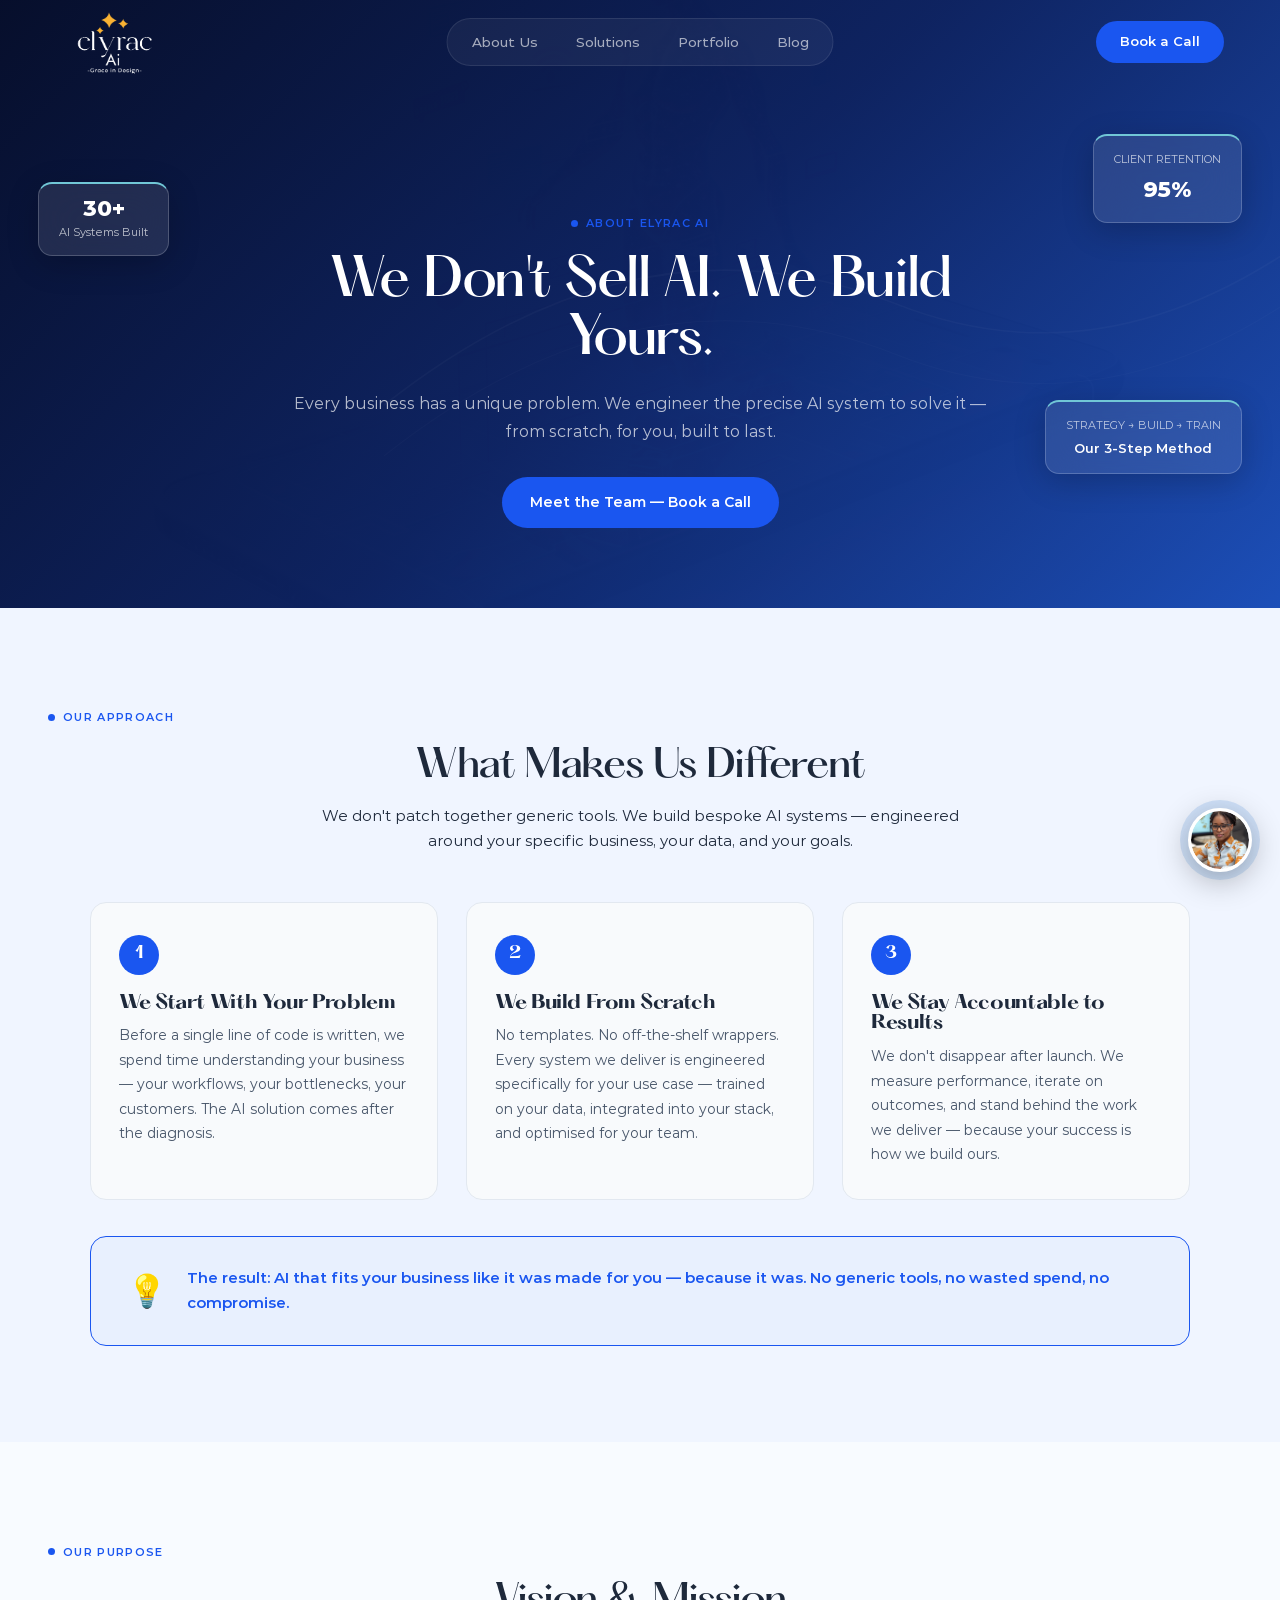
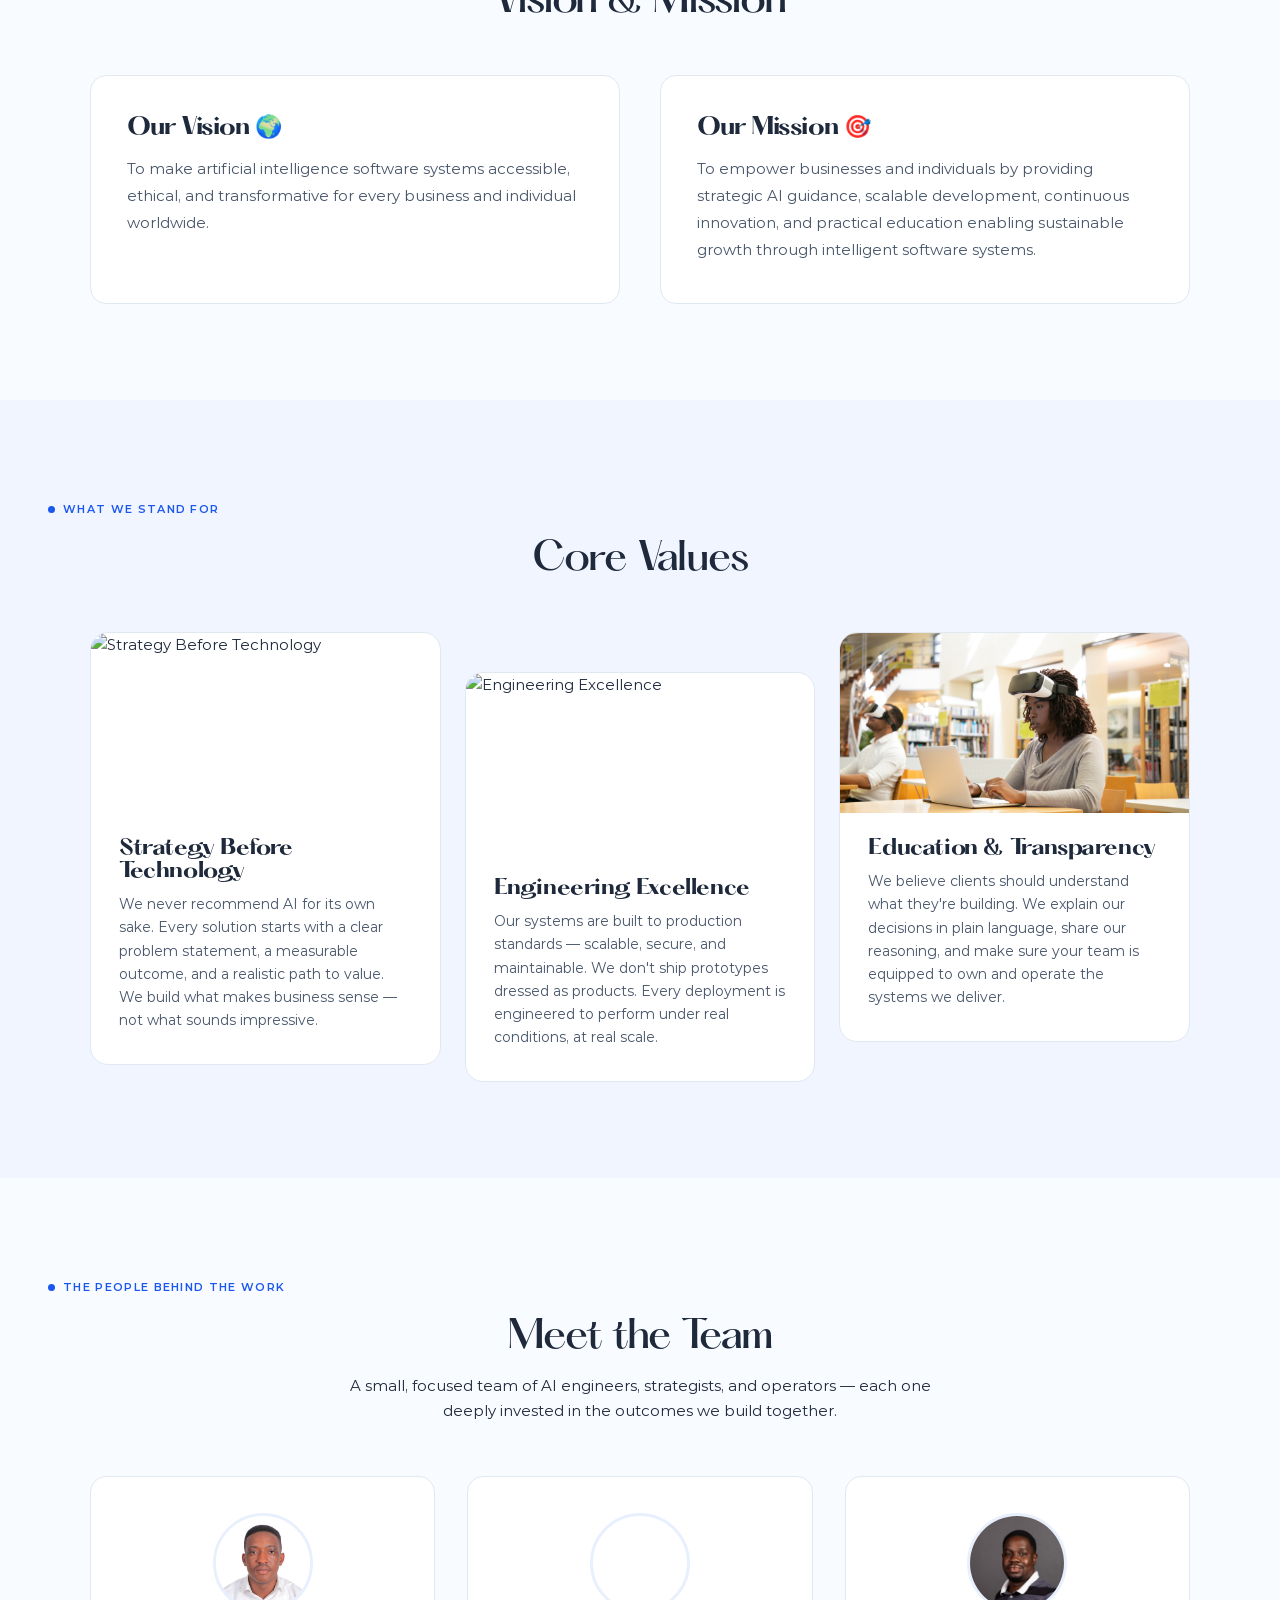
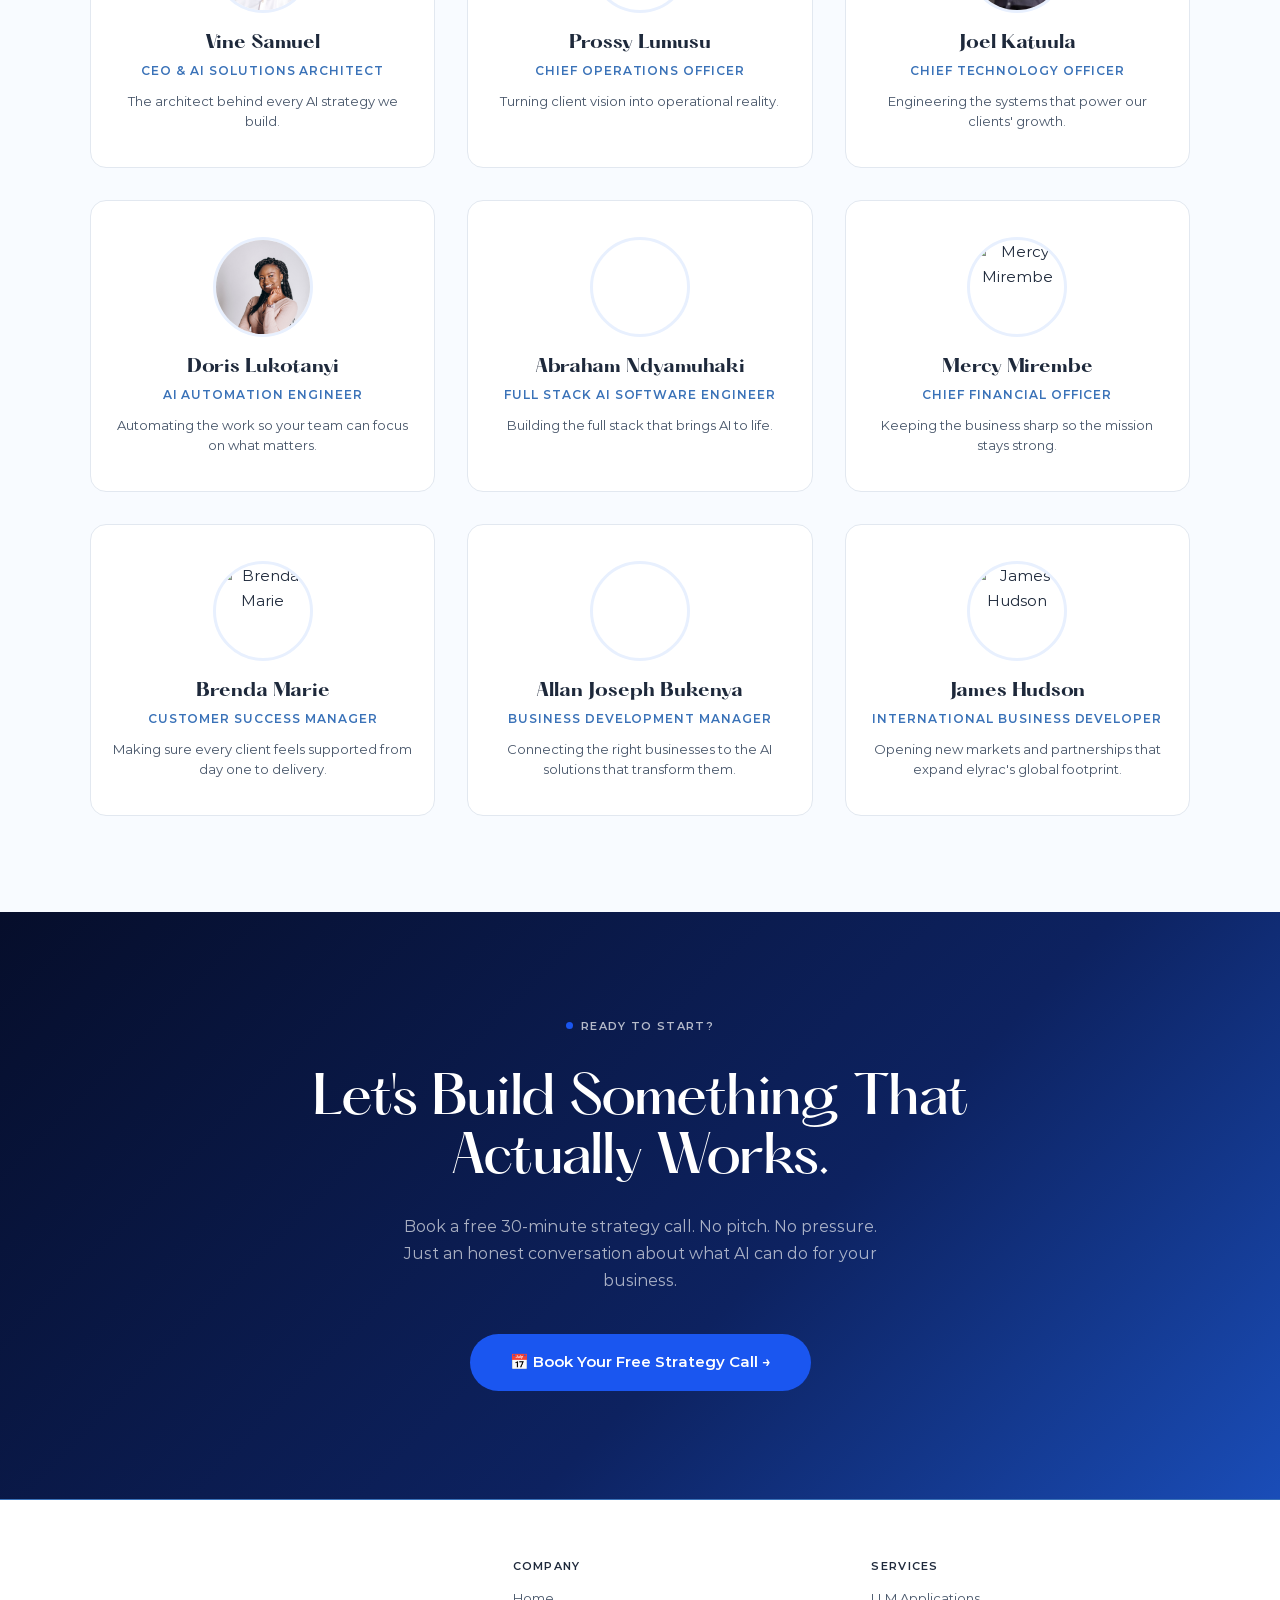
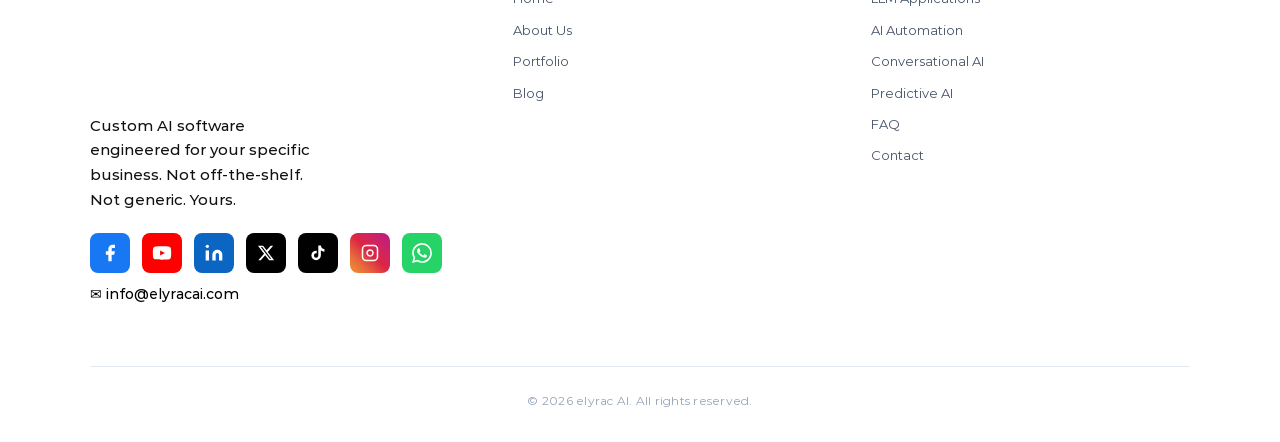
==== commit 81a3db72: "perf: lazy-load images, isolate ticker GPU layers, remove dead preconnects - 75 images: loading=lazy" ====
--- a/about.html
+++ b/about.html
@@ -8,7 +8,7 @@
 <meta name="viewport" content="width=device-width, initial-scale=1.0">
 <title>About Us — elyrac AI</title>
 <meta name="description" content="Meet the team behind elyrac AI — a custom AI development company building fully tailored AI systems for specific business needs."/>
-<link rel="preconnect" href="https://fonts.googleapis.com" crossorigin>
+
 <link rel="preload" as="image" href="/others/Elyrac_Ai-03.png">
 <link rel="stylesheet" href="css/shared.css">
 <style>
@@ -185,7 +185,7 @@
 <!-- NAV -->
 <nav>
   <a href="/" class="nav-logo">
-    <img src="/others/Elyrac_Ai-03.png" alt="elyrac AI" style="height:52px;width:auto;object-fit:contain;">
+    <img src="/others/Elyrac_Ai-03.png" alt="elyrac AI" style="height:52px;width:auto;object-fit:contain;" loading="eager" decoding="async">
   </a>
   <ul class="nav-links">
     <li><a href="/about">About Us</a></li>
@@ -294,7 +294,7 @@
   <div class="values-grid">
 
     <div class="value-card">
-      <img class="value-card-img" src="/others/university-students-learning-accounting-principles-financial-analysis.jpg" alt="Strategy Before Technology" loading="lazy">
+      <img class="value-card-img" src="/others/university-students-learning-accounting-principles-financial-analysis.jpg" alt="Strategy Before Technology" loading="lazy" decoding="async">
       <div class="value-card-body">
         <h3>Strategy Before Technology</h3>
         <p>We never recommend AI for its own sake. Every solution starts with a clear problem statement, a measurable outcome, and a realistic path to value. We build what makes business sense — not what sounds impressive.</p>
@@ -302,7 +302,7 @@
     </div>
 
     <div class="value-card">
-      <img class="value-card-img" src="/others/html-css-collage-concept-with-person.jpg" alt="Engineering Excellence" loading="lazy">
+      <img class="value-card-img" src="/others/html-css-collage-concept-with-person.jpg" alt="Engineering Excellence" loading="lazy" decoding="async">
       <div class="value-card-body">
         <h3>Engineering Excellence</h3>
         <p>Our systems are built to production standards — scalable, secure, and maintainable. We don't ship prototypes dressed as products. Every deployment is engineered to perform under real conditions, at real scale.</p>
@@ -310,7 +310,7 @@
     </div>
 
     <div class="value-card">
-      <img class="value-card-img" src="/others/focused-black-female-student-describing-vr-experience.jpg" alt="Education and Transparency" loading="lazy">
+      <img class="value-card-img" src="/others/focused-black-female-student-describing-vr-experience.jpg" alt="Education and Transparency" loading="lazy" decoding="async">
       <div class="value-card-body">
         <h3>Education &amp; Transparency</h3>
         <p>We believe clients should understand what they're building. We explain our decisions in plain language, share our reasoning, and make sure your team is equipped to own and operate the systems we deliver.</p>
@@ -328,63 +328,63 @@
   <div class="team-grid">
 
     <div class="team-card">
-      <img class="team-photo" src="/others/_MG_9878.jpg" alt="Vine Samuel" loading="lazy">
+      <img class="team-photo" src="/others/_MG_9878.jpg" alt="Vine Samuel" loading="lazy" decoding="async">
       <div class="team-name">Vine Samuel</div>
       <div class="team-role">CEO &amp; Ai Solutions Architect</div>
       <div class="team-tagline">The architect behind every AI strategy we build.</div>
     </div>
 
     <div class="team-card">
-      <img class="team-photo" src="/others/WhatsApp_Image_2026-04-14_at_5_35_40_PM.jpeg" alt="Prossy Lumusu" loading="lazy">
+      <img class="team-photo" src="/others/WhatsApp_Image_2026-04-14_at_5_35_40_PM.jpeg" alt="Prossy Lumusu" loading="lazy" decoding="async">
       <div class="team-name">Prossy Lumusu</div>
       <div class="team-role">Chief Operations Officer</div>
       <div class="team-tagline">Turning client vision into operational reality.</div>
     </div>
 
     <div class="team-card">
-      <img class="team-photo" src="/others/1708250422142.jpg" alt="Joel Katuula" loading="lazy">
+      <img class="team-photo" src="/others/1708250422142.jpg" alt="Joel Katuula" loading="lazy" decoding="async">
       <div class="team-name">Joel Katuula</div>
       <div class="team-role">Chief Technology Officer</div>
       <div class="team-tagline">Engineering the systems that power our clients' growth.</div>
     </div>
 
     <div class="team-card">
-      <img class="team-photo" src="/others/afro-american-woman-model-studio.jpg" alt="Doris Lukotanyi" loading="lazy">
+      <img class="team-photo" src="/others/afro-american-woman-model-studio.jpg" alt="Doris Lukotanyi" loading="lazy" decoding="async">
       <div class="team-name">Doris Lukotanyi</div>
       <div class="team-role">AI Automation Engineer</div>
       <div class="team-tagline">Automating the work so your team can focus on what matters.</div>
     </div>
 
     <div class="team-card">
-      <img class="team-photo" src="/others/1751883384215.jpg" alt="Abraham Ndyamuhaki" loading="lazy">
+      <img class="team-photo" src="/others/1751883384215.jpg" alt="Abraham Ndyamuhaki" loading="lazy" decoding="async">
       <div class="team-name">Abraham Ndyamuhaki</div>
       <div class="team-role">Full Stack AI Software Engineer</div>
       <div class="team-tagline">Building the full stack that brings AI to life.</div>
     </div>
 
     <div class="team-card">
-      <img class="team-photo" src="/others/mercy-mirembe.jpg" alt="Mercy Mirembe" loading="lazy">
+      <img class="team-photo" src="/others/mercy-mirembe.jpg" alt="Mercy Mirembe" loading="lazy" decoding="async">
       <div class="team-name">Mercy Mirembe</div>
       <div class="team-role">Chief Financial Officer</div>
       <div class="team-tagline">Keeping the business sharp so the mission stays strong.</div>
     </div>
 
     <div class="team-card">
-      <img class="team-photo" src="/others/young-black-girl-cheerful-hand-gesture-portrait.jpg" alt="Brenda Marie" loading="lazy">
+      <img class="team-photo" src="/others/young-black-girl-cheerful-hand-gesture-portrait.jpg" alt="Brenda Marie" loading="lazy" decoding="async">
       <div class="team-name">Brenda Marie</div>
       <div class="team-role">Customer Success Manager</div>
       <div class="team-tagline">Making sure every client feels supported from day one to delivery.</div>
     </div>
 
     <div class="team-card">
-      <img class="team-photo" src="/others/team-allan-bukenya.jpeg" alt="Allan Joseph Bukenya" loading="lazy">
+      <img class="team-photo" src="/others/team-allan-bukenya.jpeg" alt="Allan Joseph Bukenya" loading="lazy" decoding="async">
       <div class="team-name">Allan Joseph Bukenya</div>
       <div class="team-role">Business Development Manager</div>
       <div class="team-tagline">Connecting the right businesses to the AI solutions that transform them.</div>
     </div>
 
     <div class="team-card">
-      <img class="team-photo" src="/others/team-james-hudson.jpg" alt="James Hudson" loading="lazy">
+      <img class="team-photo" src="/others/team-james-hudson.jpg" alt="James Hudson" loading="lazy" decoding="async">
       <div class="team-name">James Hudson</div>
       <div class="team-role">International Business Developer</div>
       <div class="team-tagline">Opening new markets and partnerships that expand elyrac's global footprint.</div>
@@ -405,7 +405,7 @@
 <footer>
   <div class="footer-inner">
     <div class="footer-brand">
-      <a href="/" aria-label="Back to top"><div class="logo"><img src="/others/Elyrac Ai-06.png" alt="elyrac AI" style="height:140px;width:auto;cursor:pointer;">
+      <a href="/" aria-label="Back to top"><div class="logo"><img src="/others/Elyrac Ai-06.png" alt="elyrac AI" style="height:140px;width:auto;cursor:pointer;" loading="eager" decoding="async">
       </div></a>
       <p style="color:#111111;font-size:15px;font-weight:500;">Custom AI software engineered for your specific business. Not off-the-shelf. Not generic. Yours.</p>
       <div class="social-links" style="display:flex; flex-wrap:wrap; gap:12px; align-items:center; margin-top:16px;">
@@ -460,7 +460,7 @@
   <div class="chat-panel" id="chat-panel">
     <div class="chat-header">
       <div class="chat-header-avatar">
-        <img src="/others/linked_profile_pic-Photoroom.png" alt="Maya" style="width:100%;height:100%;border-radius:50%;object-fit:cover;">
+        <img src="/others/linked_profile_pic-Photoroom.png" alt="Maya" style="width:100%;height:100%;border-radius:50%;object-fit:cover;" loading="eager" decoding="async">
       </div>
       <div class="chat-header-info">
         <div class="chat-header-name">Maya</div>
@@ -470,11 +470,11 @@
     </div>
     <div class="chat-messages" id="chat-messages">
       <div class="chat-bubble">
-        <img class="bubble-avatar" src="/others/linked_profile_pic-Photoroom.png" alt="Maya">
+        <img class="bubble-avatar" src="/others/linked_profile_pic-Photoroom.png" alt="Maya" loading="eager" decoding="async">
         <div class="bubble-text">Hi! I'm Maya, elyrac AI's assistant. How can I help you today? &#x1F44B;</div>
       </div>
       <div class="chat-bubble">
-        <img class="bubble-avatar" src="/others/linked_profile_pic-Photoroom.png" alt="Maya">
+        <img class="bubble-avatar" src="/others/linked_profile_pic-Photoroom.png" alt="Maya" loading="eager" decoding="async">
         <div class="bubble-text">I can answer questions about our services, or help you book a free strategy call with our founder.</div>
       </div>
     </div>
@@ -490,7 +490,7 @@
     </div>
   </div>
   <button class="chat-toggle" id="chat-toggle">
-    <img src="/others/linked_profile_pic-Photoroom.png" alt="Chat with Maya" style="width:100%;height:100%;border-radius:50%;object-fit:cover;">
+    <img src="/others/linked_profile_pic-Photoroom.png" alt="Chat with Maya" style="width:100%;height:100%;border-radius:50%;object-fit:cover;" loading="eager" decoding="async">
     <span class="chat-badge"></span>
   </button>
 </div>
@@ -504,7 +504,7 @@
     document.getElementById('chat-close').addEventListener('click', function() { panel.classList.remove('open'); });
     document.getElementById('hamburger').addEventListener('click', function() { document.getElementById('mobile-menu').classList.add('open'); });
     document.getElementById('mobile-close').addEventListener('click', function() { document.getElementById('mobile-menu').classList.remove('open'); });
-    var MINI_AVATAR = '<img class="bubble-avatar" src="/others/linked_profile_pic-Photoroom.png" alt="Maya">';
+    var MINI_AVATAR = '<img class="bubble-avatar" src="/others/linked_profile_pic-Photoroom.png" alt="Maya" loading="eager" decoding="async">';
     var knowledge = [
       { keys: ['price','cost','how much','pricing','rates'], reply: "Our pricing depends on the scope of your project. Most custom AI systems range from small automations to full enterprise platforms. The best next step is a free 30-minute strategy call where we scope your project honestly. Book here: calendly.com/ceo-elyracai/30min" },
       { keys: ['attendtrack','attendance','gps','payroll','workforce'], reply: "AttendTrack is our workforce management platform — AI-powered attendance, real-time GPS geofencing, automated payroll (NSSF/PAYE), and an AI Copilot. It's live and serving clients. Want to see a demo?" },
--- a/css/shared.css
+++ b/css/shared.css
@@ -515,8 +515,14 @@
 .faq-a.open { max-height: 300px; }
 .faq-a p { font-size: 14px; color: var(--gray-600); line-height: 1.7; padding-bottom: 20px; }
 
-/* ── PERFORMANCE: will-change only on chatbot toggle ── */
+/* ── PERFORMANCE ── */
 .chat-toggle { will-change: transform; }
+/* Ticker tracks: GPU layer isolation so scrolling repaints don't touch the rest of the page */
+.ind-ticker-track,
+.tools-ticker-track { will-change: transform; contain: layout style; }
+/* Ticker wrappers: contain overflow so browser clips cheaply */
+.ind-ticker-wrap,
+.tools-ticker-wrap { contain: layout style; }
 
 /* ── ANIMATIONS ── */
 @keyframes fadeUp {
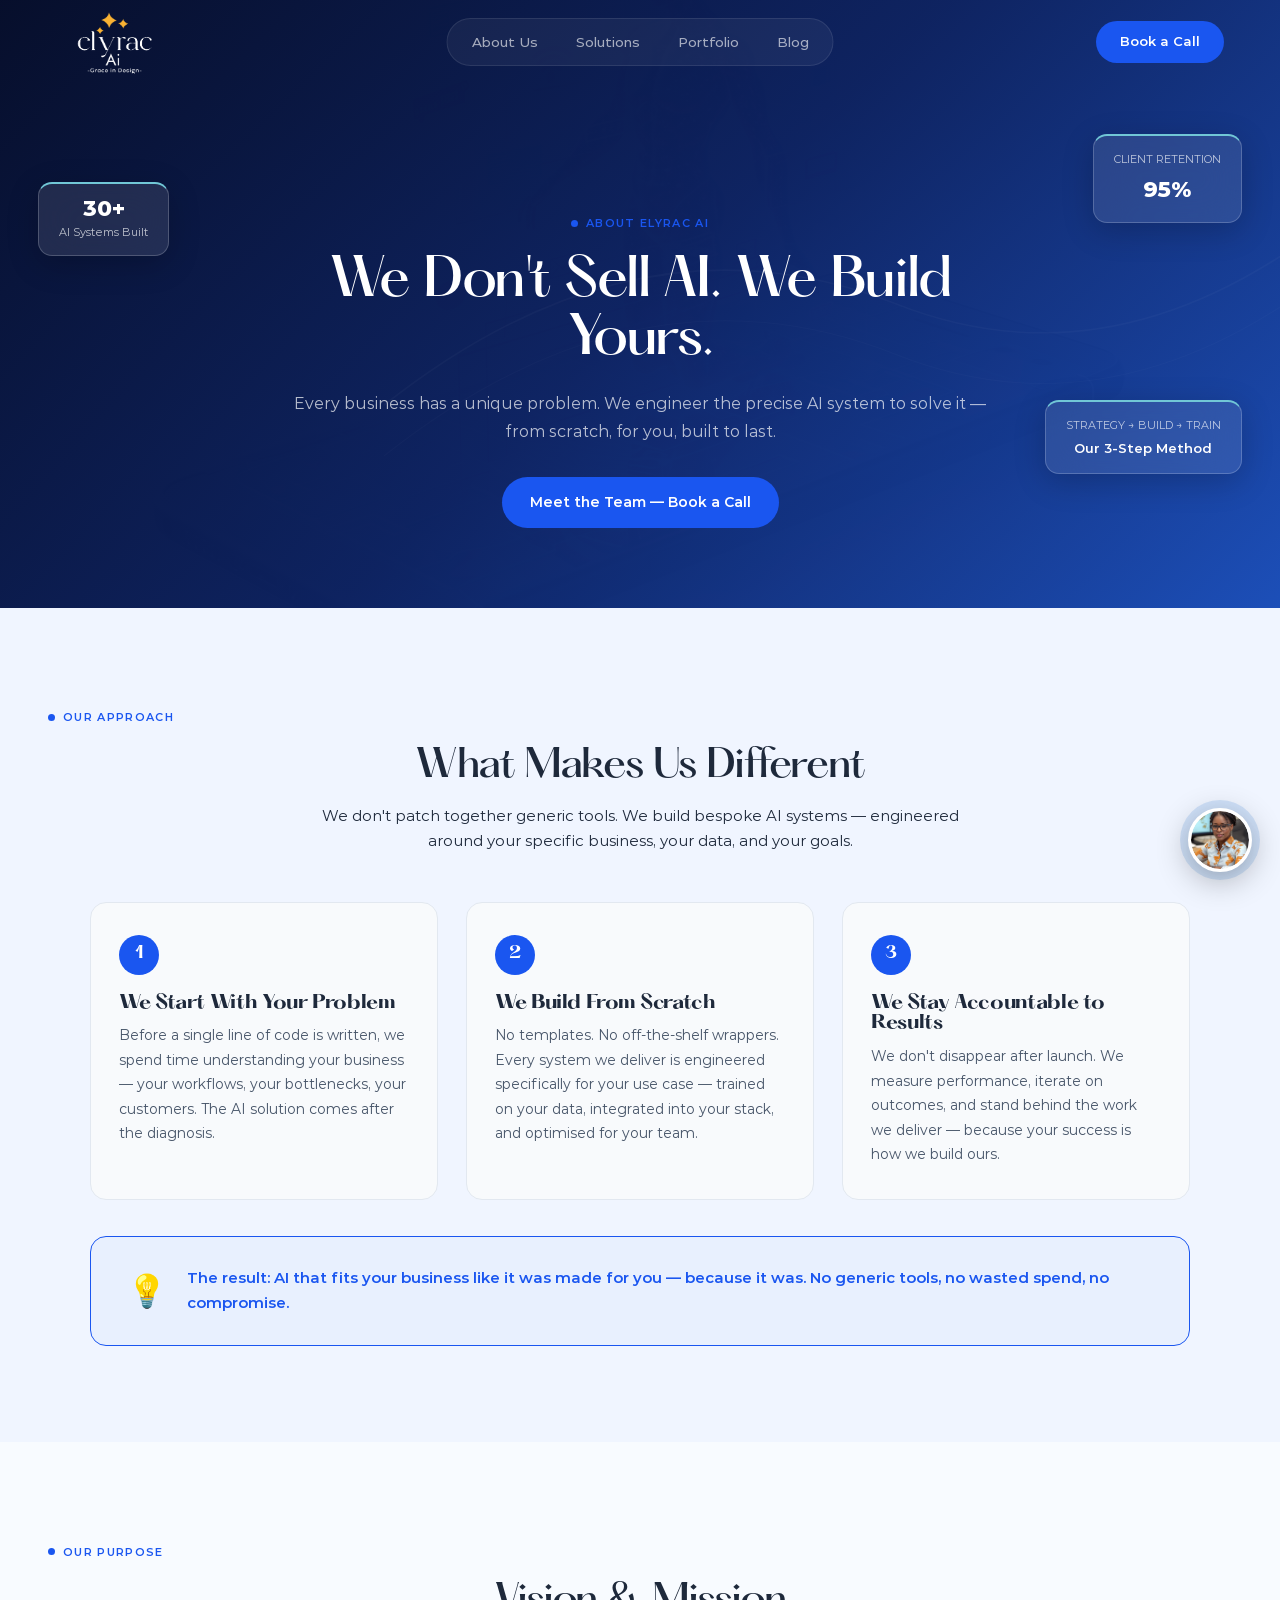
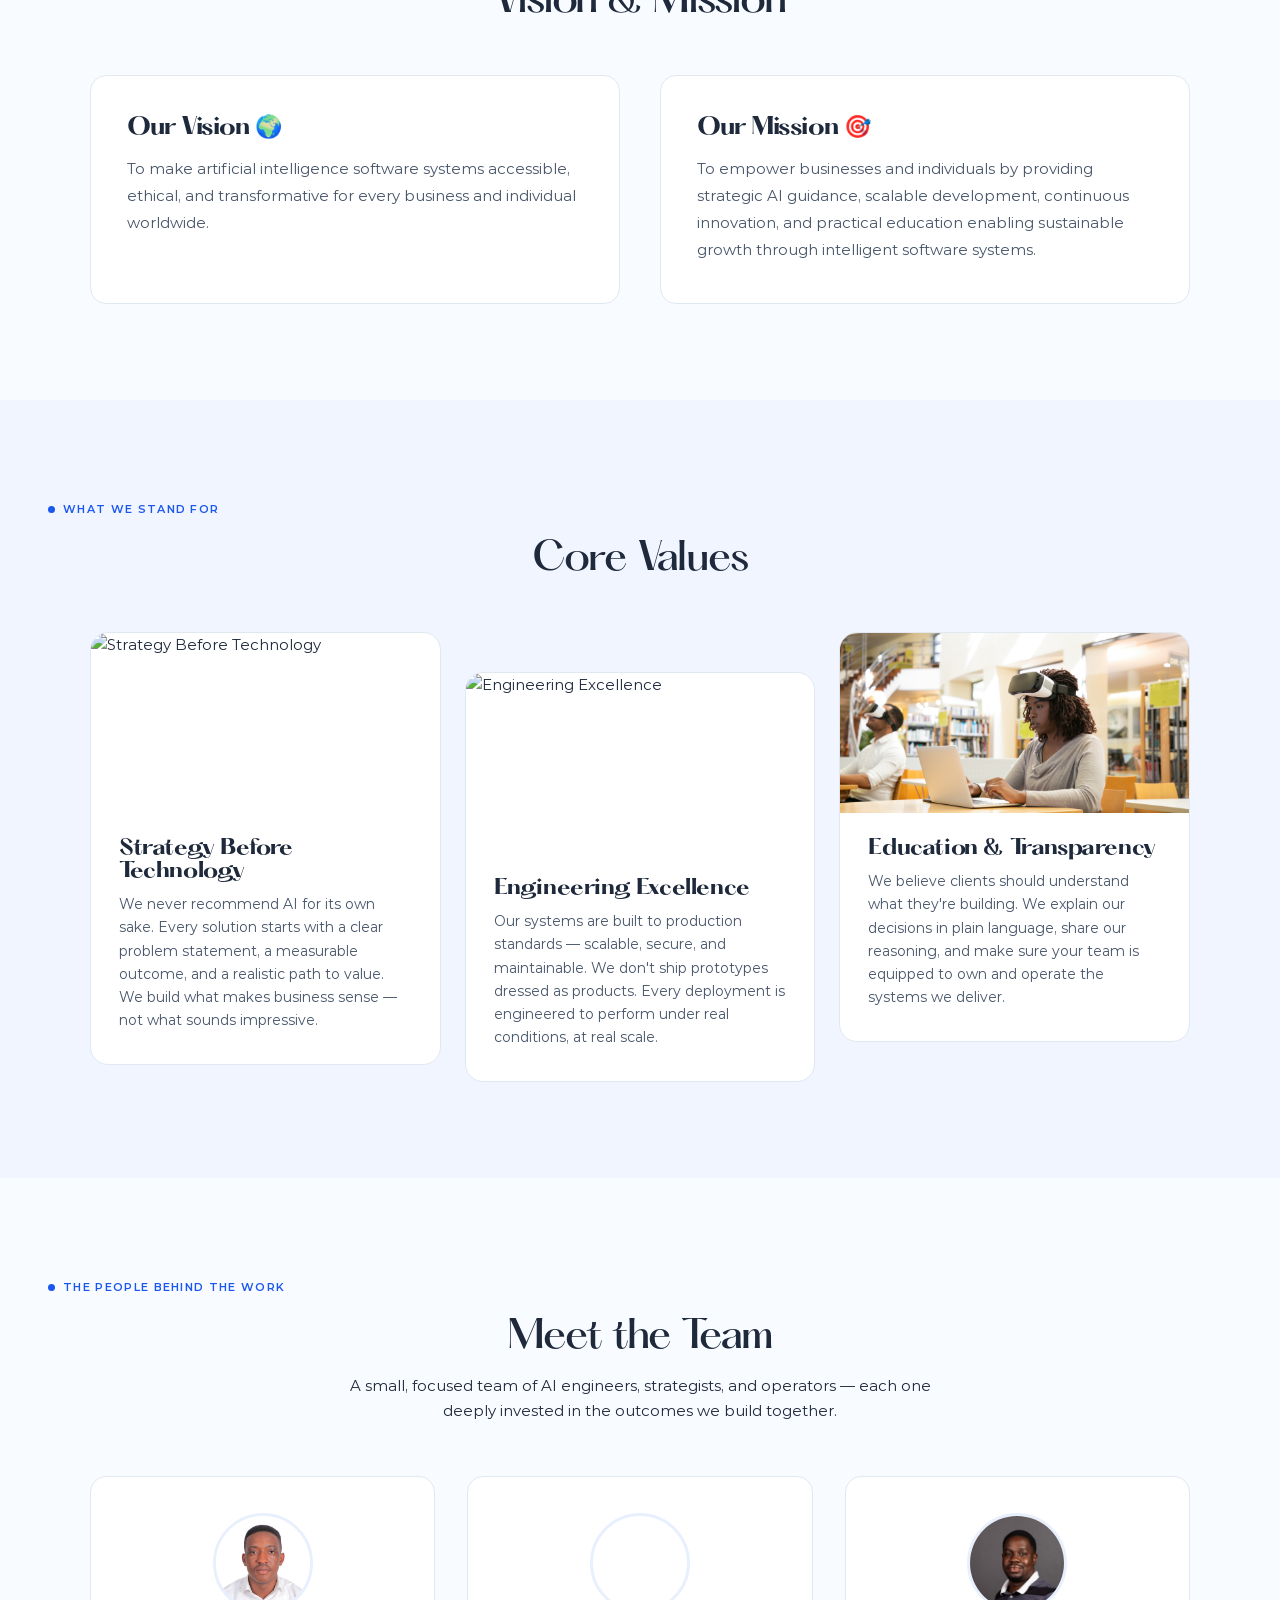
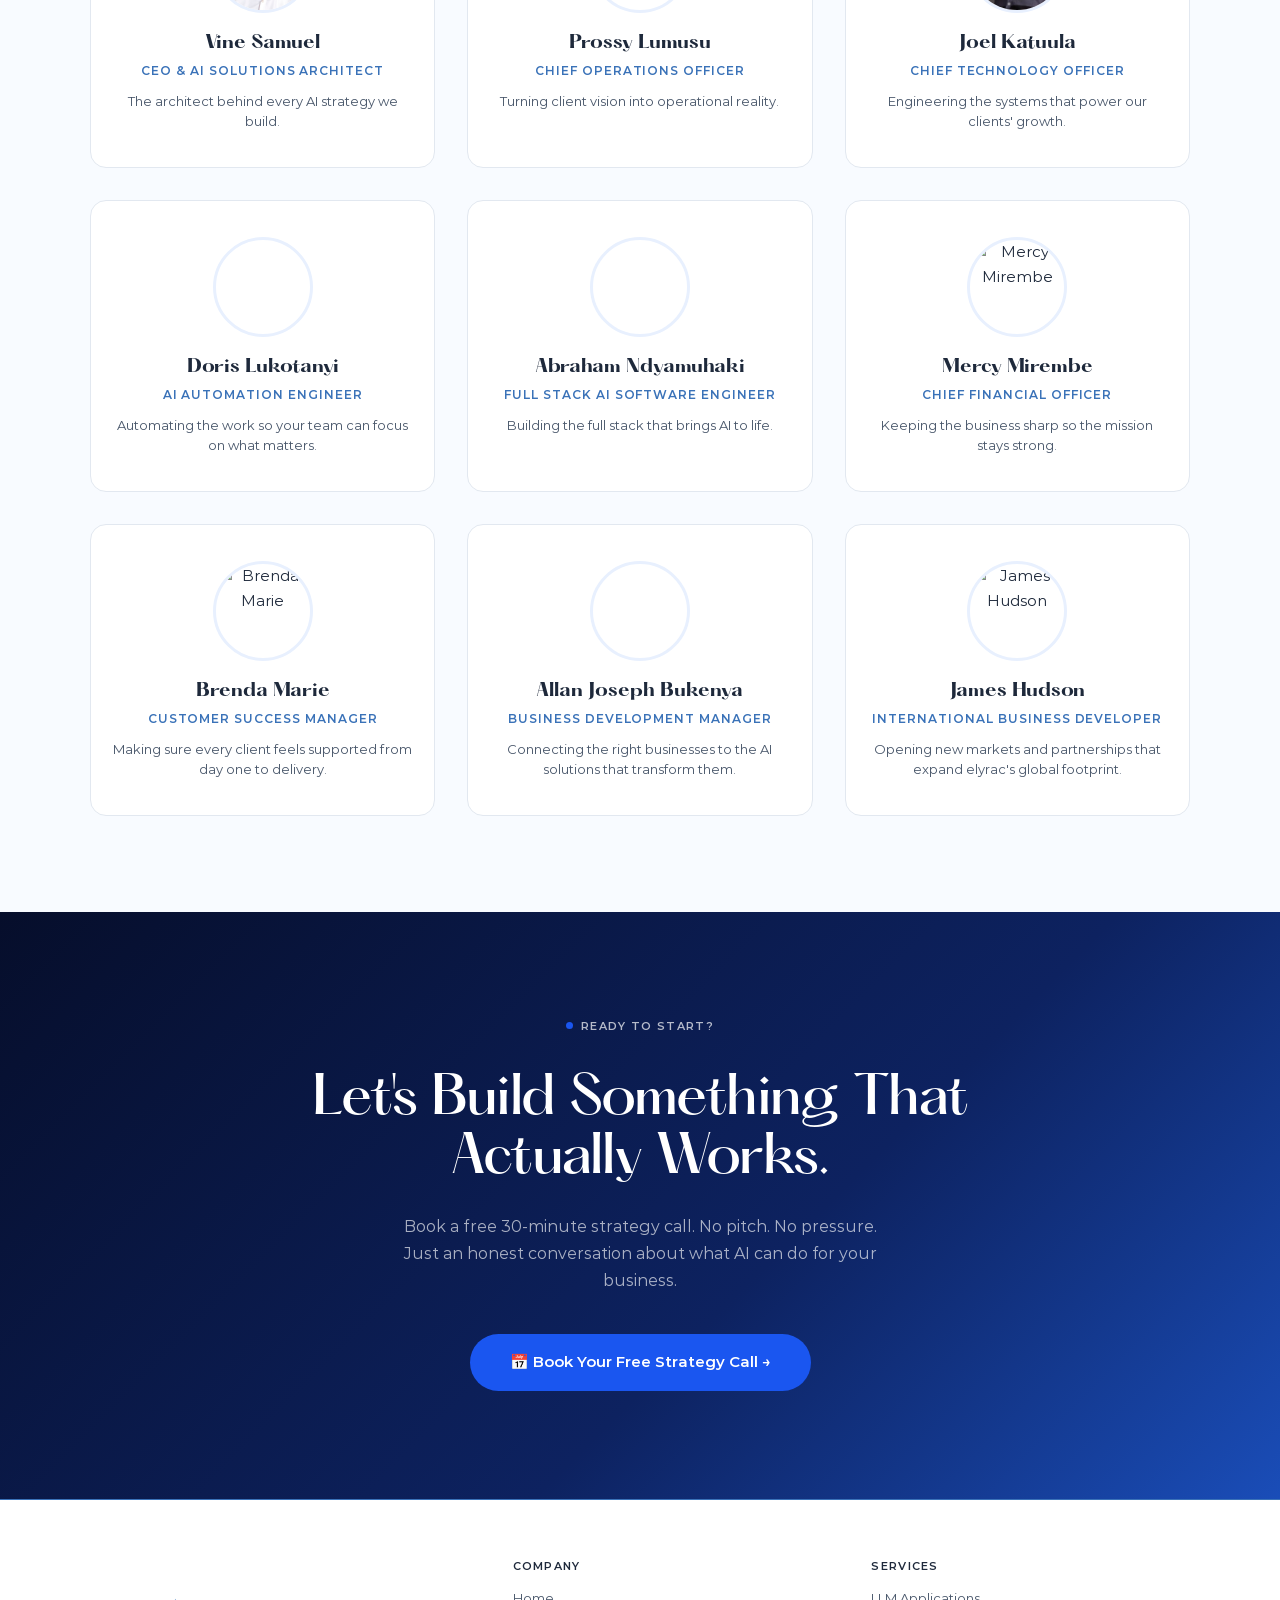
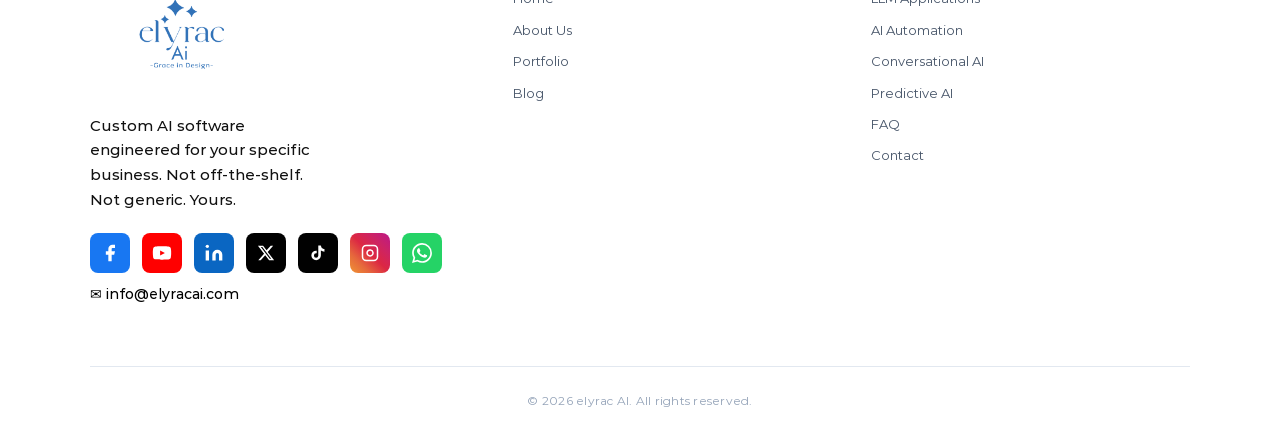
==== commit fafad290: "seo: update all meta titles, descriptions, keywords and schema to reflect global company positioning" ====
--- a/about.html
+++ b/about.html
@@ -6,8 +6,9 @@
 <link rel="apple-touch-icon" href="/favicon.png">
 <meta name="msapplication-TileImage" content="/favicon.png">
 <meta name="viewport" content="width=device-width, initial-scale=1.0">
-<title>About Us — elyrac AI</title>
-<meta name="description" content="Meet the team behind elyrac AI — a custom AI development company building fully tailored AI systems for specific business needs."/>
+<title>About Elyrac AI | Global AI Engineering Company — Grace in Design</title>
+  <meta name="keywords" content="Elyrac AI, global AI company, AI engineering team, custom AI solutions, Vine Samuel, AI software company">
+<meta name="description" content="Elyrac AI is a global custom AI engineering company building real AI systems for real businesses across industries — healthcare, fintech, HR, education, and more.">
 
 <link rel="preload" as="image" href="/others/Elyrac_Ai-03.png">
 <link rel="stylesheet" href="css/shared.css">
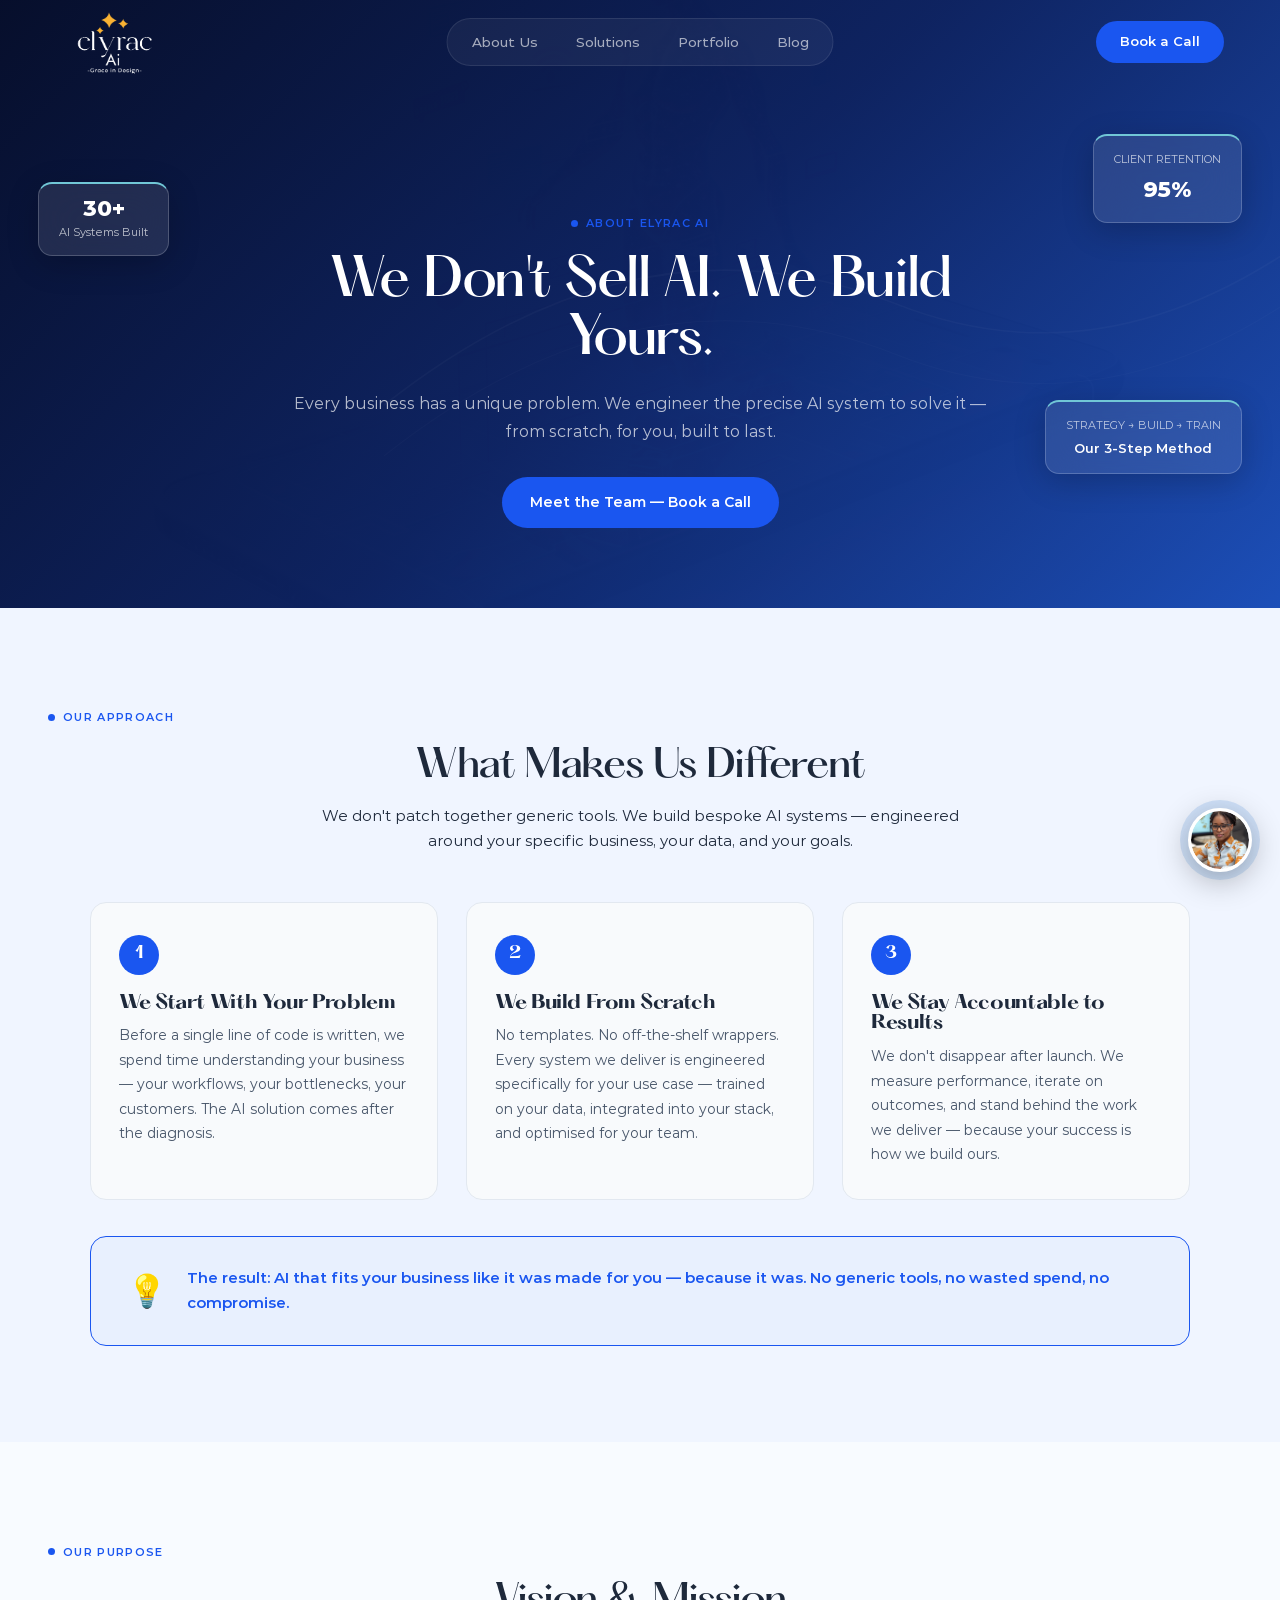
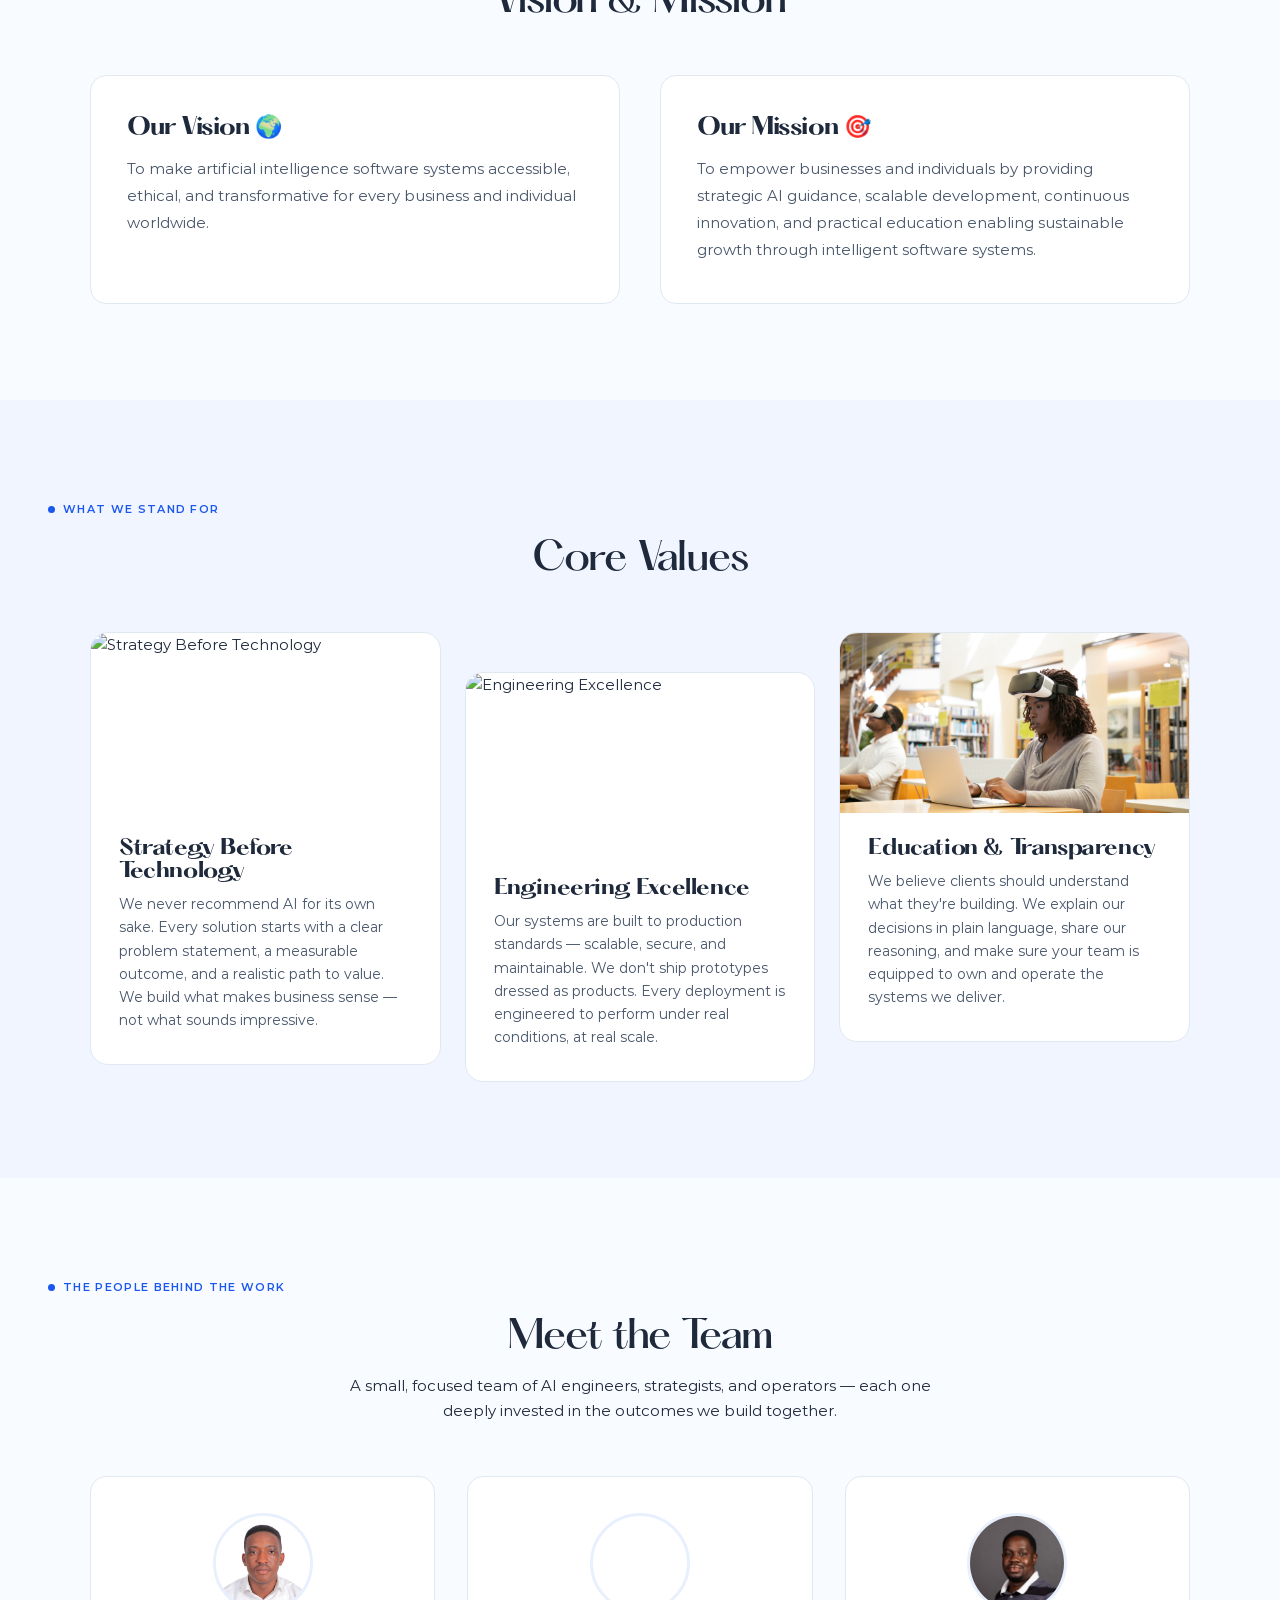
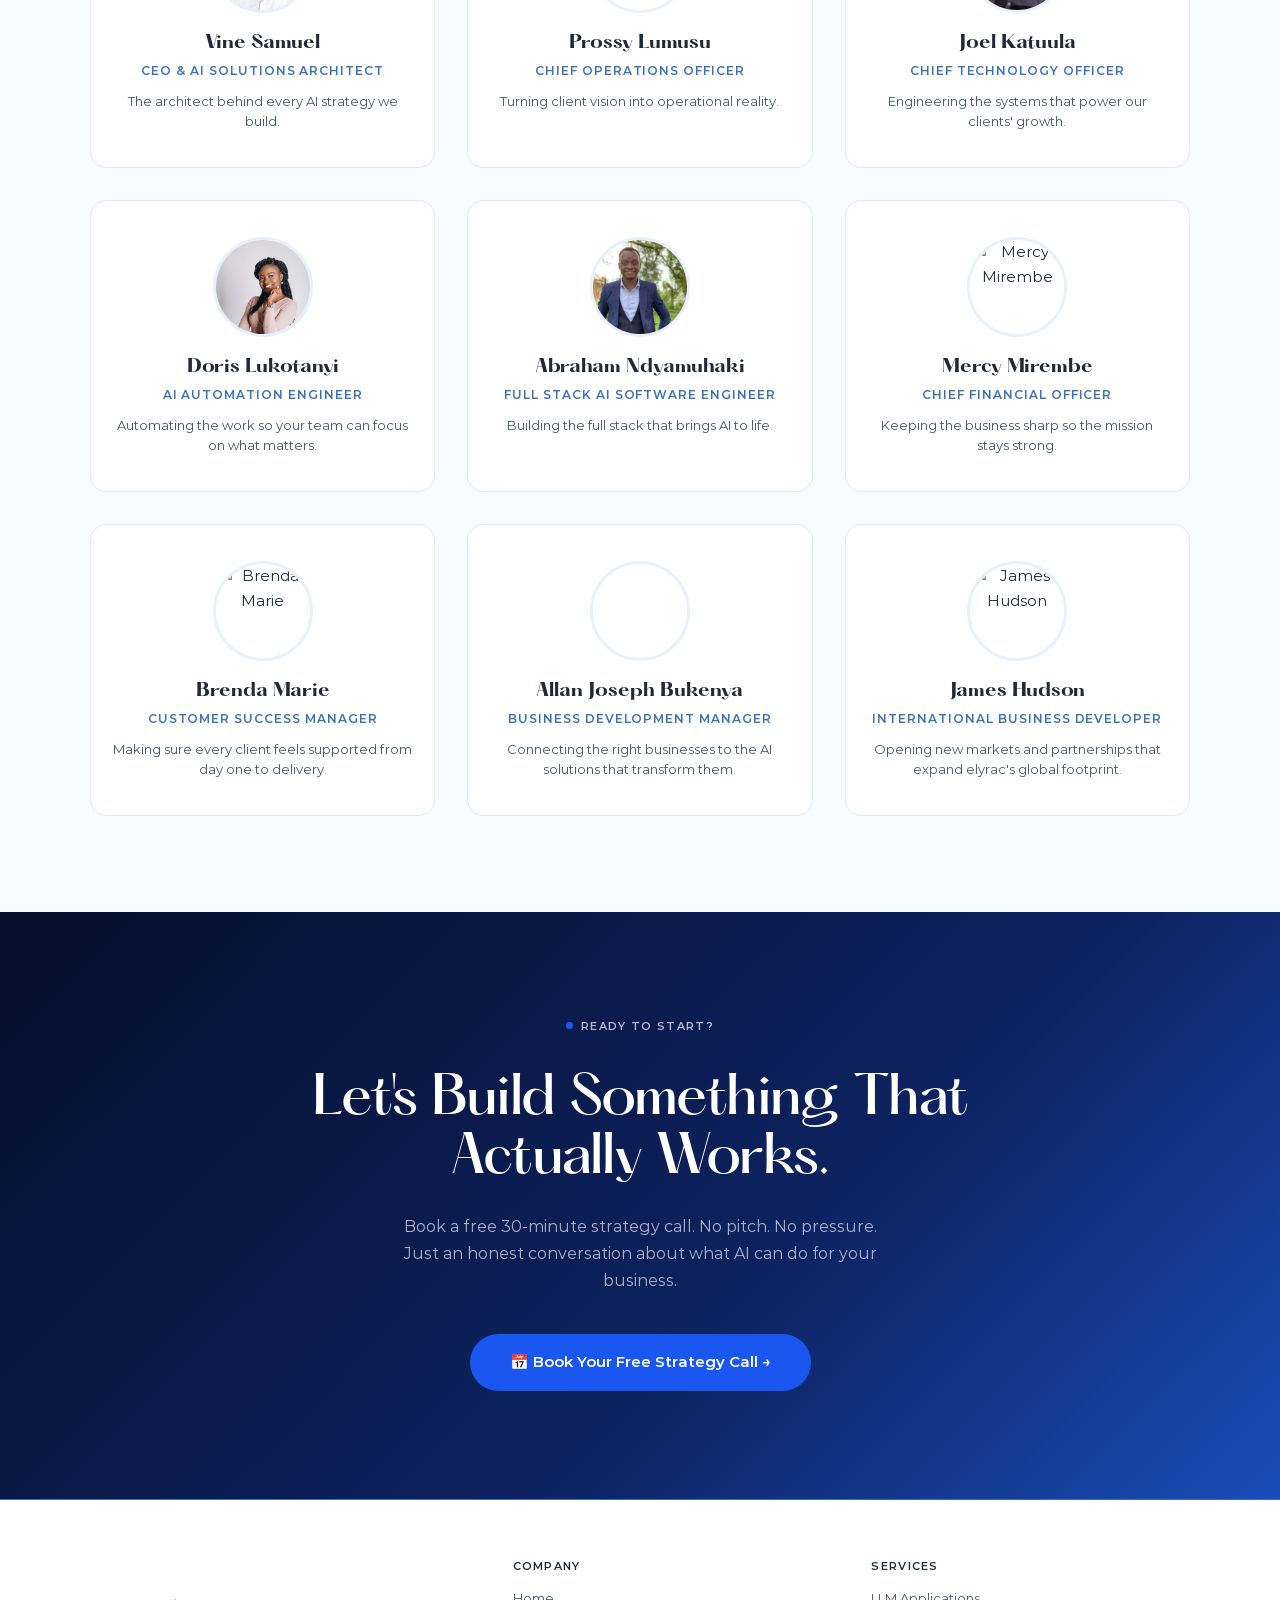
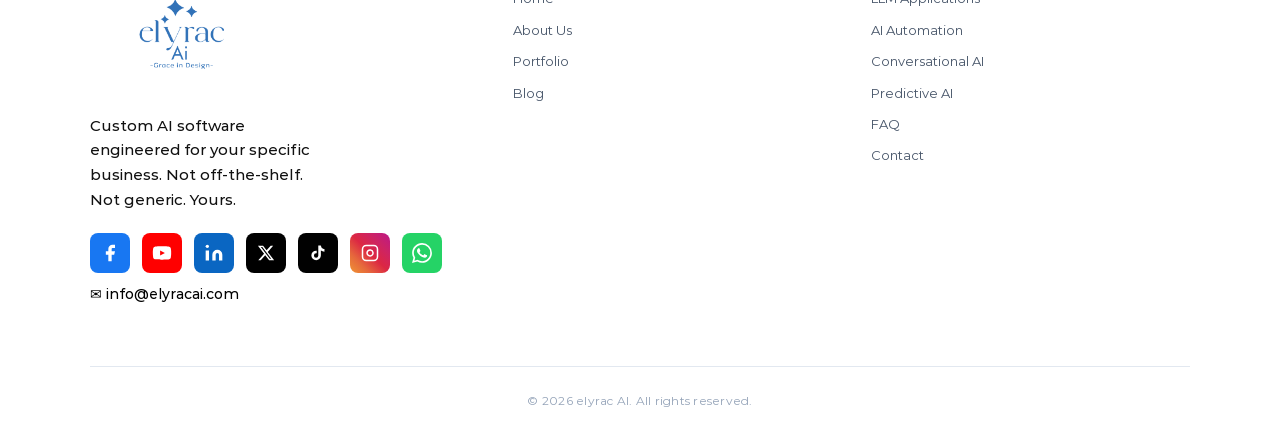
==== commit a5564955: "seo: fix canonical URLs to www for all pages Co-Authored-By: Claude Sonnet 4.6 <noreply@anthropic.co" ====
--- a/about.html
+++ b/about.html
@@ -7,6 +7,7 @@
 <meta name="msapplication-TileImage" content="/favicon.png">
 <meta name="viewport" content="width=device-width, initial-scale=1.0">
 <title>About Elyrac AI | Global AI Engineering Company — Grace in Design</title>
+  <link rel="canonical" href="https://www.elyracai.com/about">
   <meta name="keywords" content="Elyrac AI, global AI company, AI engineering team, custom AI solutions, Vine Samuel, AI software company">
 <meta name="description" content="Elyrac AI is a global custom AI engineering company building real AI systems for real businesses across industries — healthcare, fintech, HR, education, and more.">
 
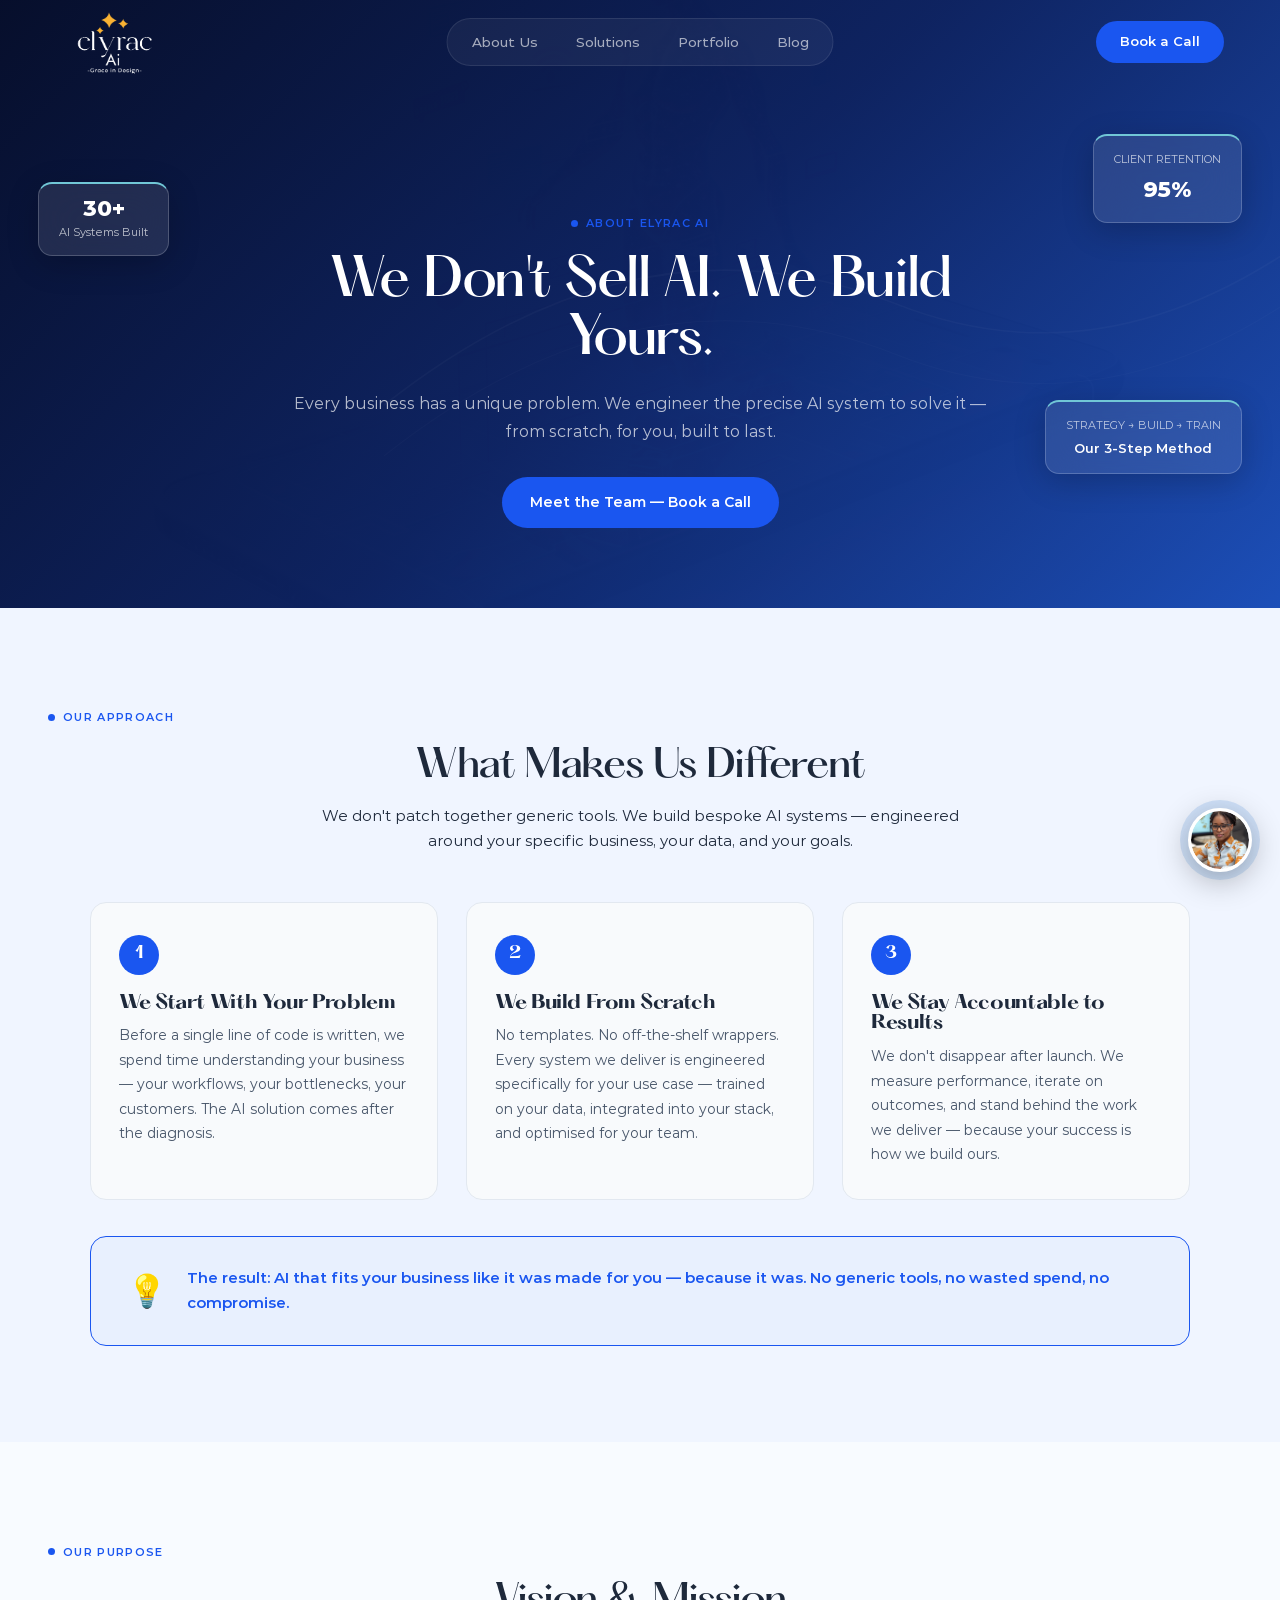
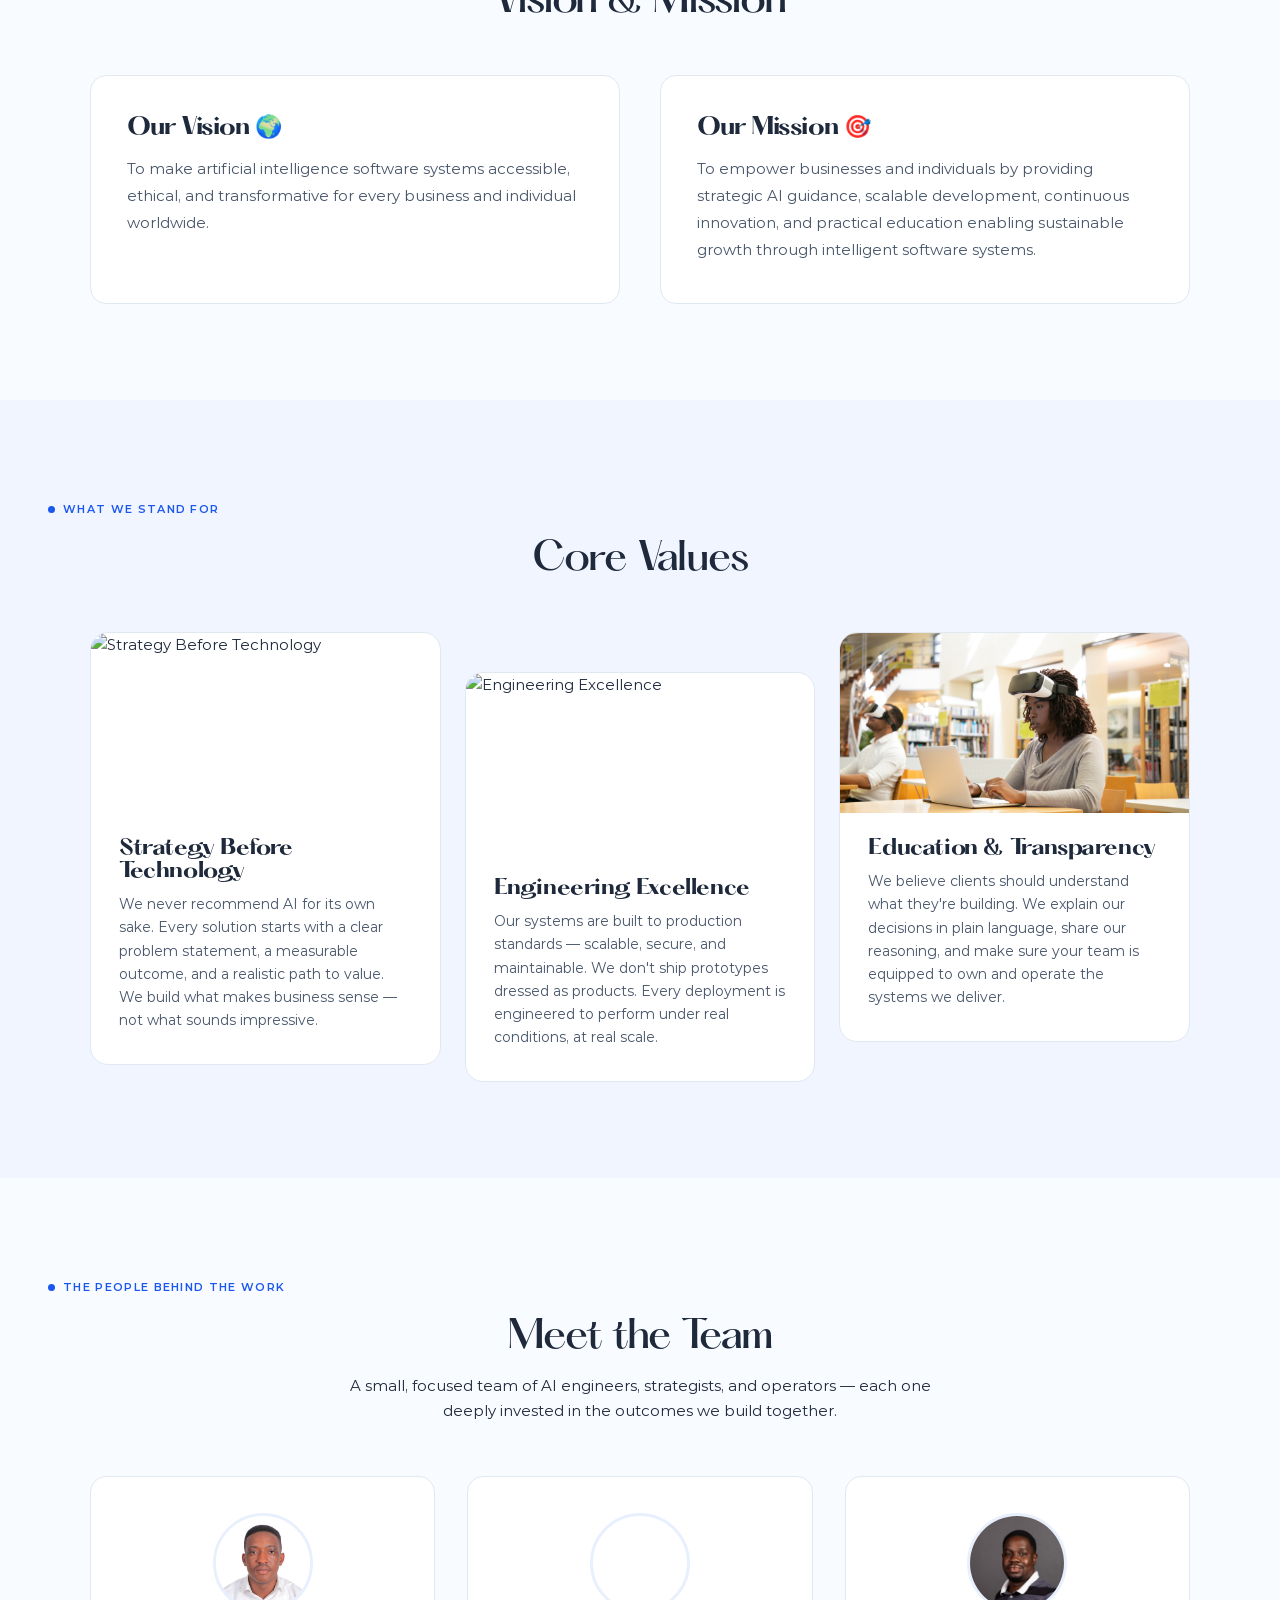
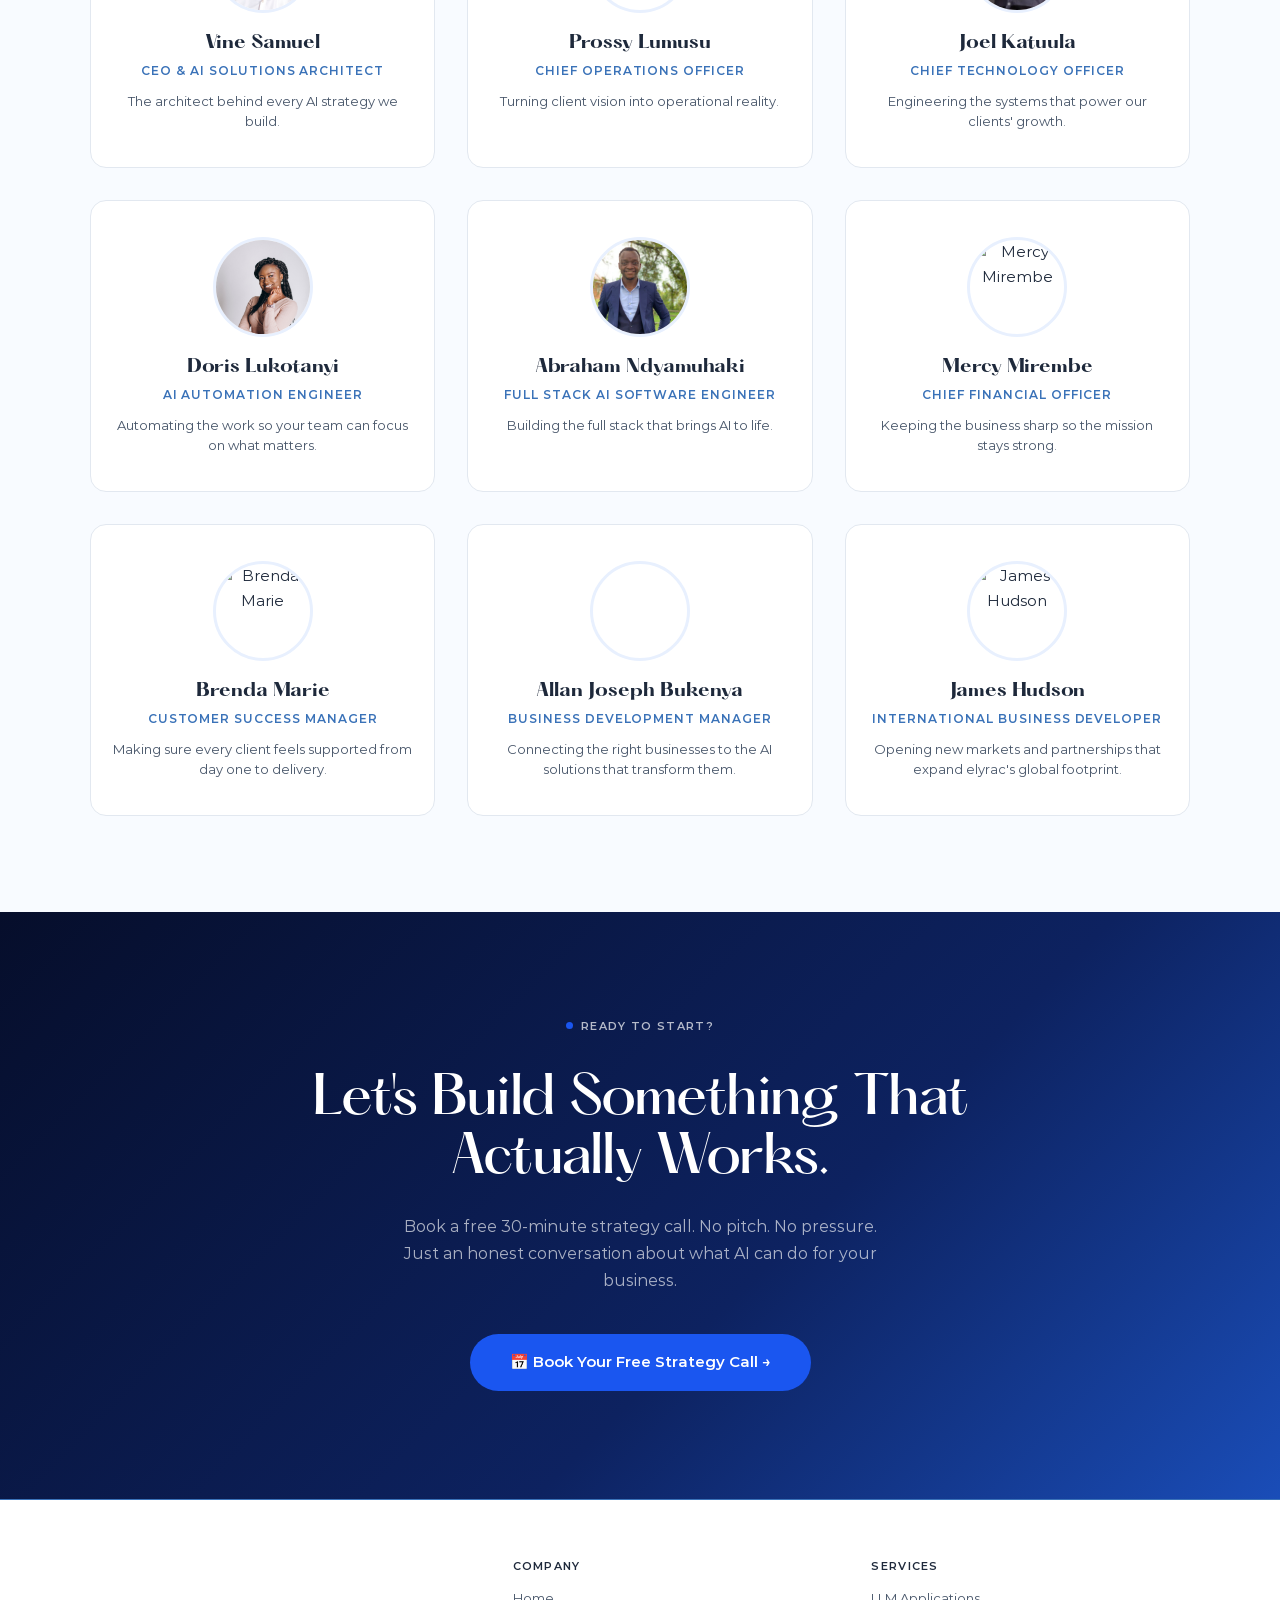
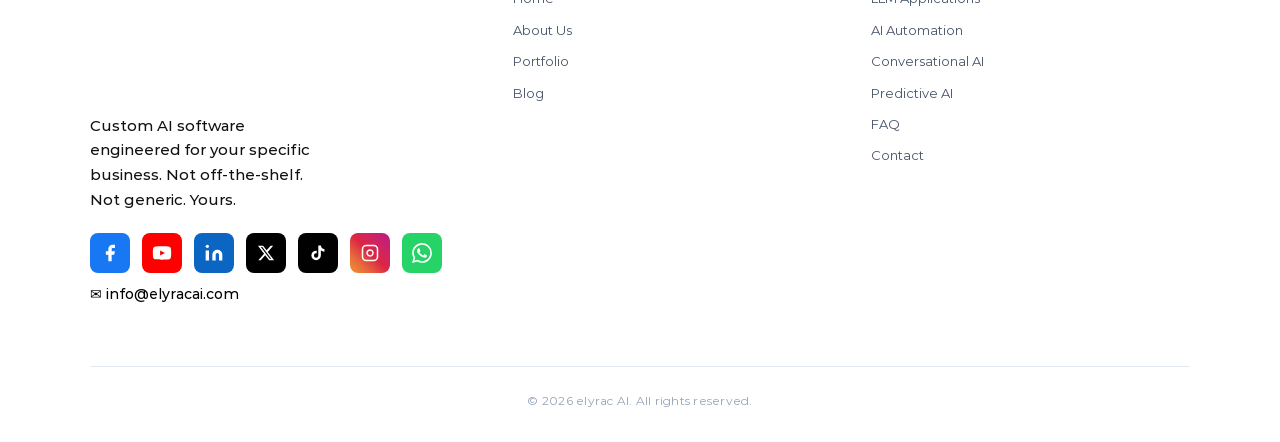
==== commit cada22b6: "feat: add forgot-password flow and chat conversation logging to admin panel Admin login now supports" ====
--- a/about.html
+++ b/about.html
@@ -522,12 +522,30 @@
       { keys: ['hi','hello','hey','good morning','good afternoon'], reply: "Hi there! 👋 I'm Maya, elyrac AI's assistant. I can answer questions about our AI solutions, past projects, pricing, or help you book a strategy call. What can I help you with?" },
       { keys: ['bye','goodbye','thanks','thank you'], reply: "You're welcome! Feel free to reach out anytime at info@elyracai.com or book a call at calendly.com/ceo-elyracai/30min. We'd love to build something great together! 🚀" },
     ];
+        var _CHAT_SB_URL = 'https://ucbyaknfjrtoitrzamca.supabase.co';
+    var _CHAT_SB_KEY = 'eyJhbGciOiJIUzI1NiIsInR5cCI6IkpXVCJ9.eyJpc3MiOiJzdXBhYmFzZSIsInJlZiI6InVjYnlha25manJ0b2l0cnphbWNhIiwicm9sZSI6ImFub24iLCJpYXQiOjE3Nzc3NDYxMzgsImV4cCI6MjA5MzMyMjEzOH0.HNIVUkC0xiZoqGe1L7uYAegbjCgWCW9qjEJS0VI6gYw';
+    var _chatSessionId = sessionStorage.getItem('elyrac_chat_session');
+    if (!_chatSessionId) {
+      _chatSessionId = 'xxxxxxxx-xxxx-4xxx-yxxx-xxxxxxxxxxxx'.replace(/[xy]/g, function(c) {
+        var r = Math.random() * 16 | 0, v = c === 'x' ? r : (r & 0x3 | 0x8);
+        return v.toString(16);
+      });
+      sessionStorage.setItem('elyrac_chat_session', _chatSessionId);
+    }
+    function logChatMessage(sender, text) {
+      fetch(_CHAT_SB_URL + '/rest/v1/chat_messages', {
+        method: 'POST',
+        headers: { 'Content-Type': 'application/json', 'apikey': _CHAT_SB_KEY, 'Authorization': 'Bearer ' + _CHAT_SB_KEY, 'Prefer': 'return=minimal' },
+        body: JSON.stringify({ session_id: _chatSessionId, sender: sender, message: text, page: window.location.pathname })
+      }).catch(function(){});
+    }
     window.sendChat = function() {
       var input = document.getElementById('chat-input');
       var msg = input.value.trim();
       if (!msg) return;
       var msgs = document.getElementById('chat-messages');
       msgs.innerHTML += '<div class="chat-bubble user"><div class="bubble-text">' + msg + '</div></div>';
+      logChatMessage('user', msg);
       input.value = '';
       msgs.scrollTop = msgs.scrollHeight;
       if (!window._chatNotified) {
@@ -561,6 +579,7 @@
       }
       setTimeout(function() {
         msgs.innerHTML += '<div class="chat-bubble">' + MINI_AVATAR + '<div class="bubble-text">' + reply + '</div></div>';
+        logChatMessage('bot', reply);
         msgs.scrollTop = msgs.scrollHeight;
         if (shouldEscalate) {
           setTimeout(function() {
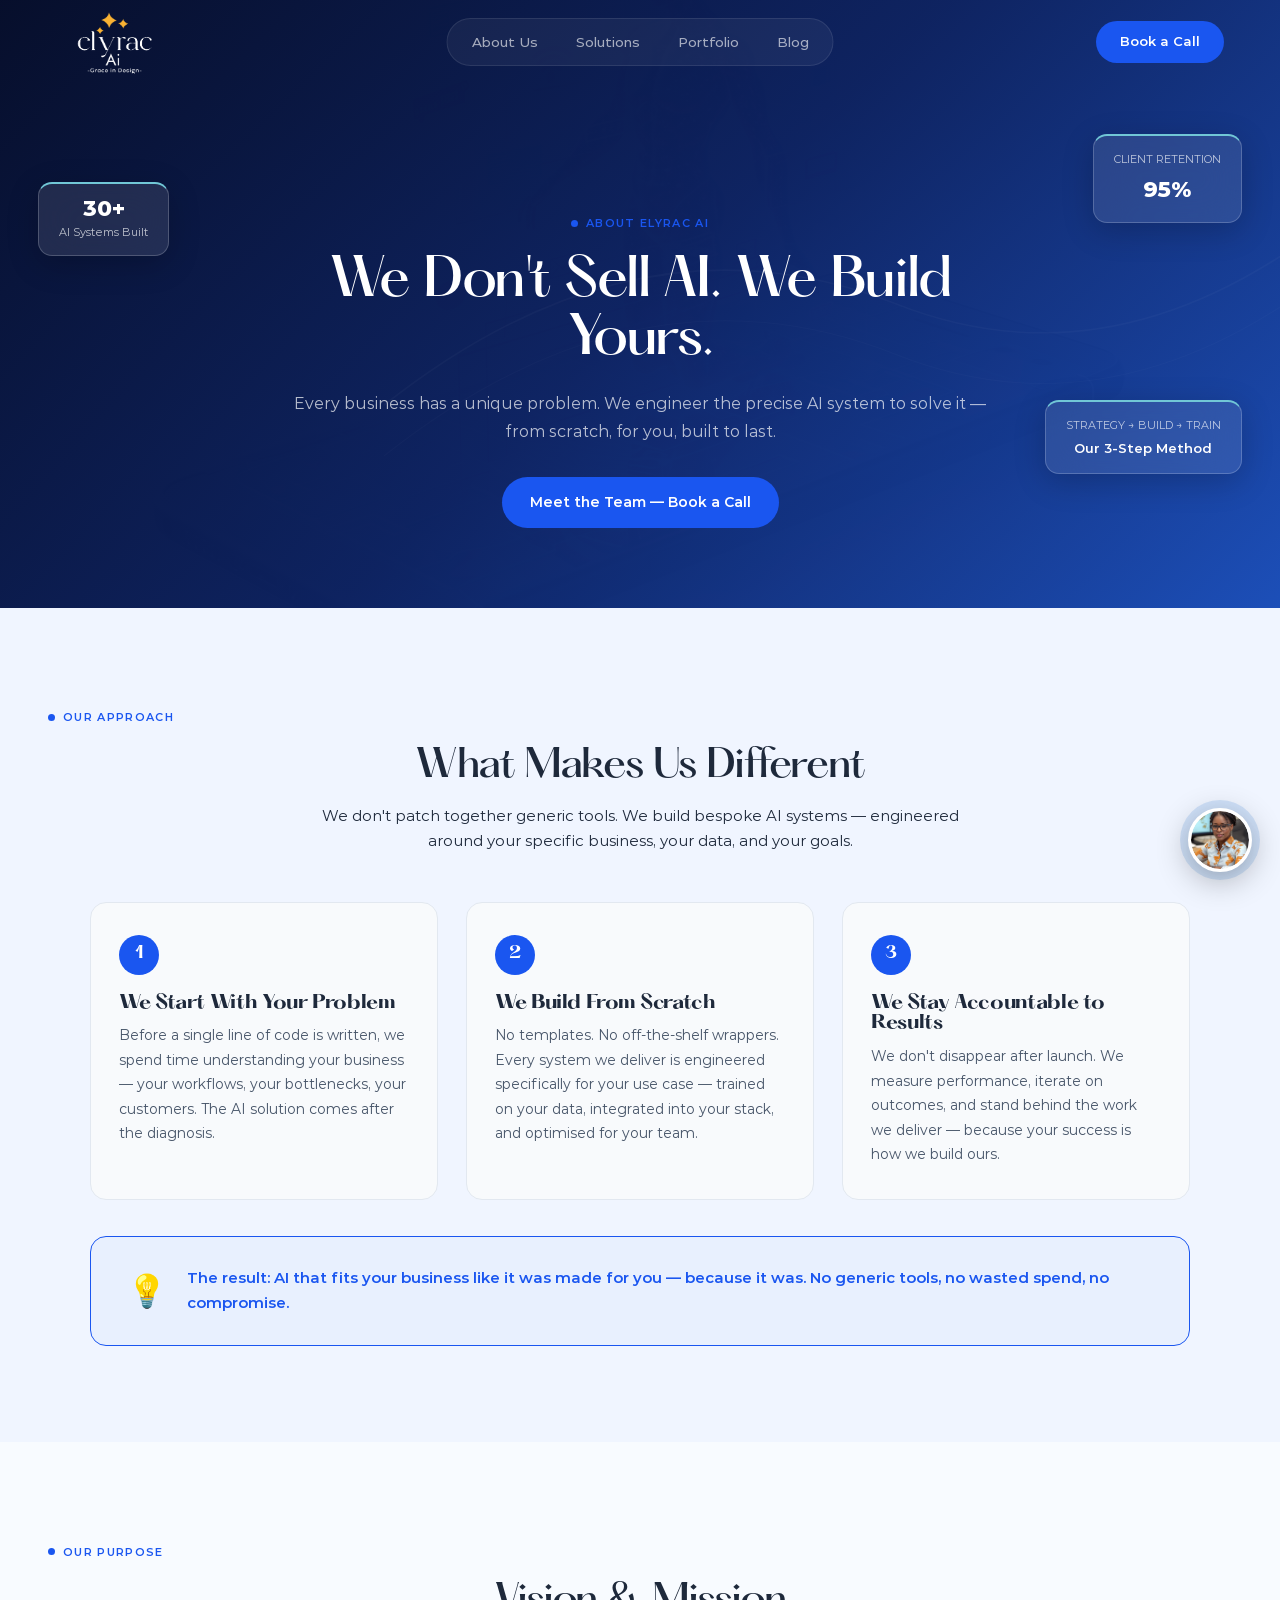
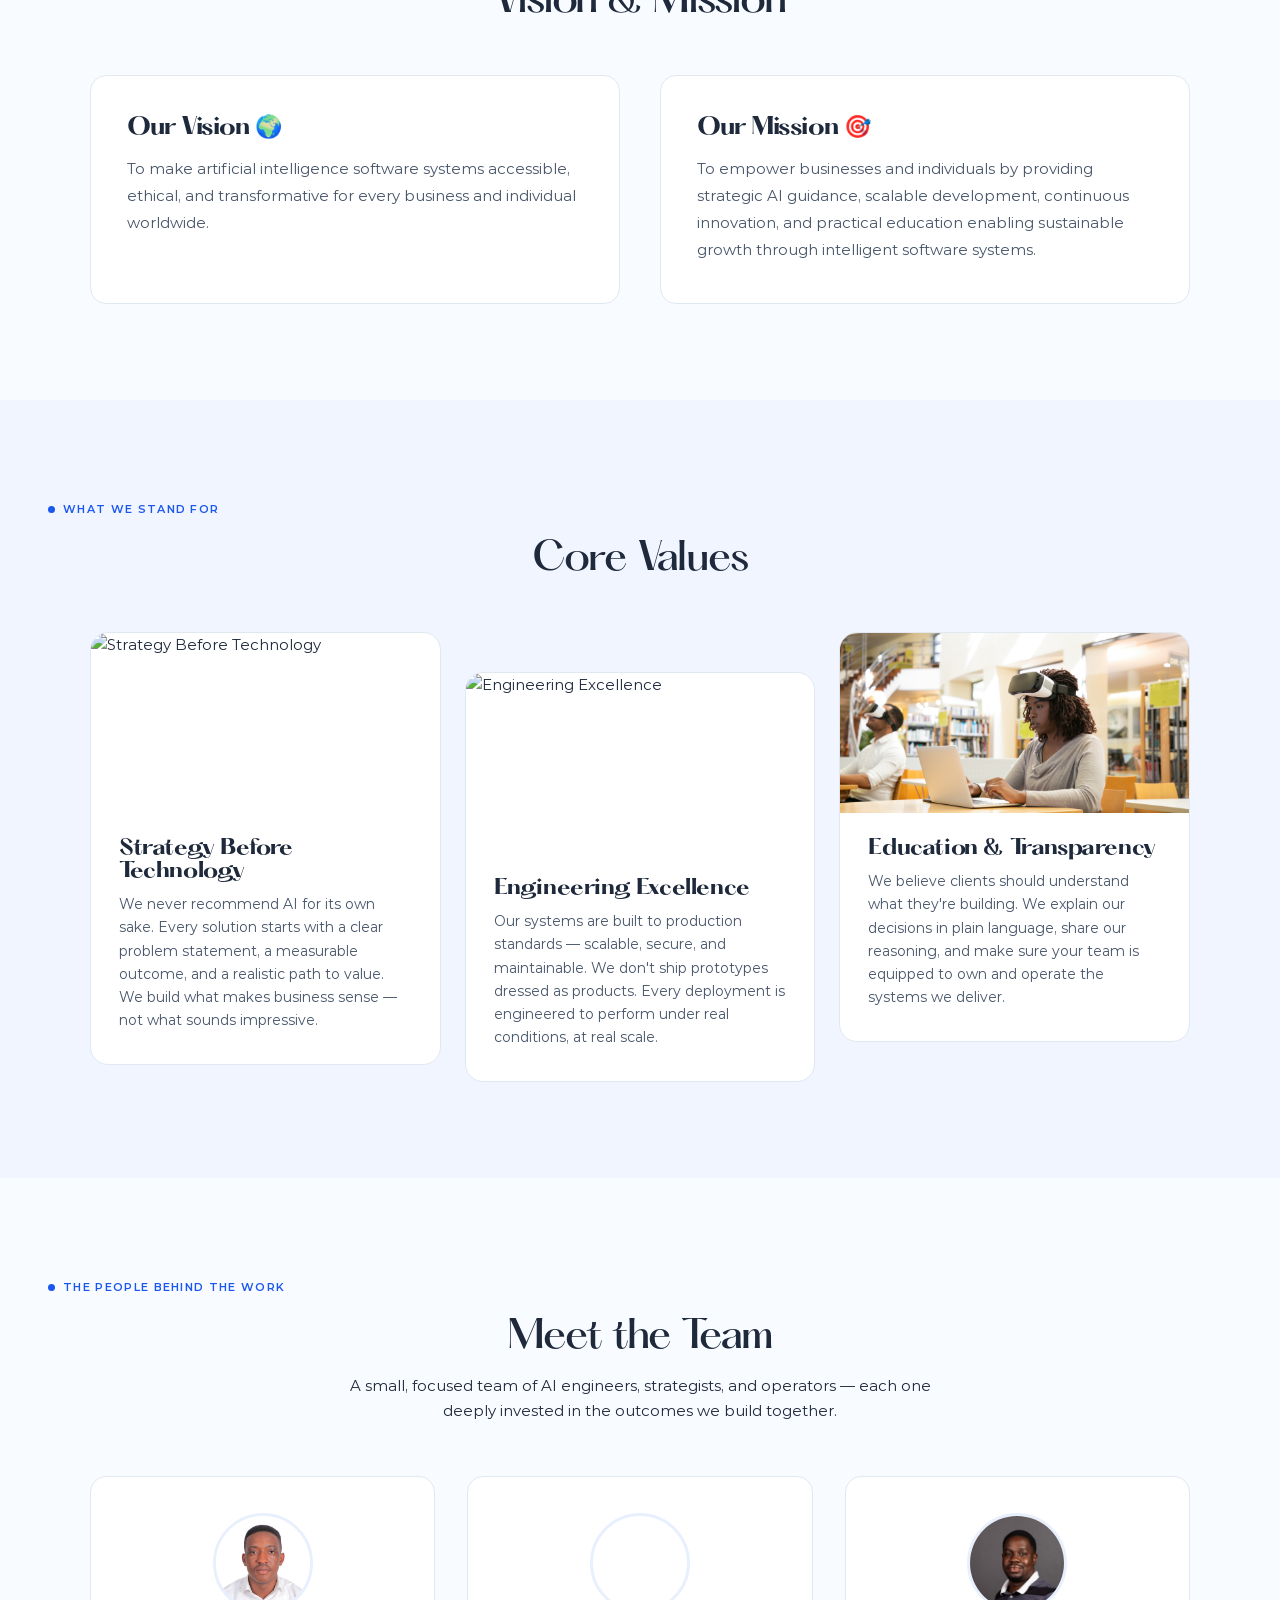
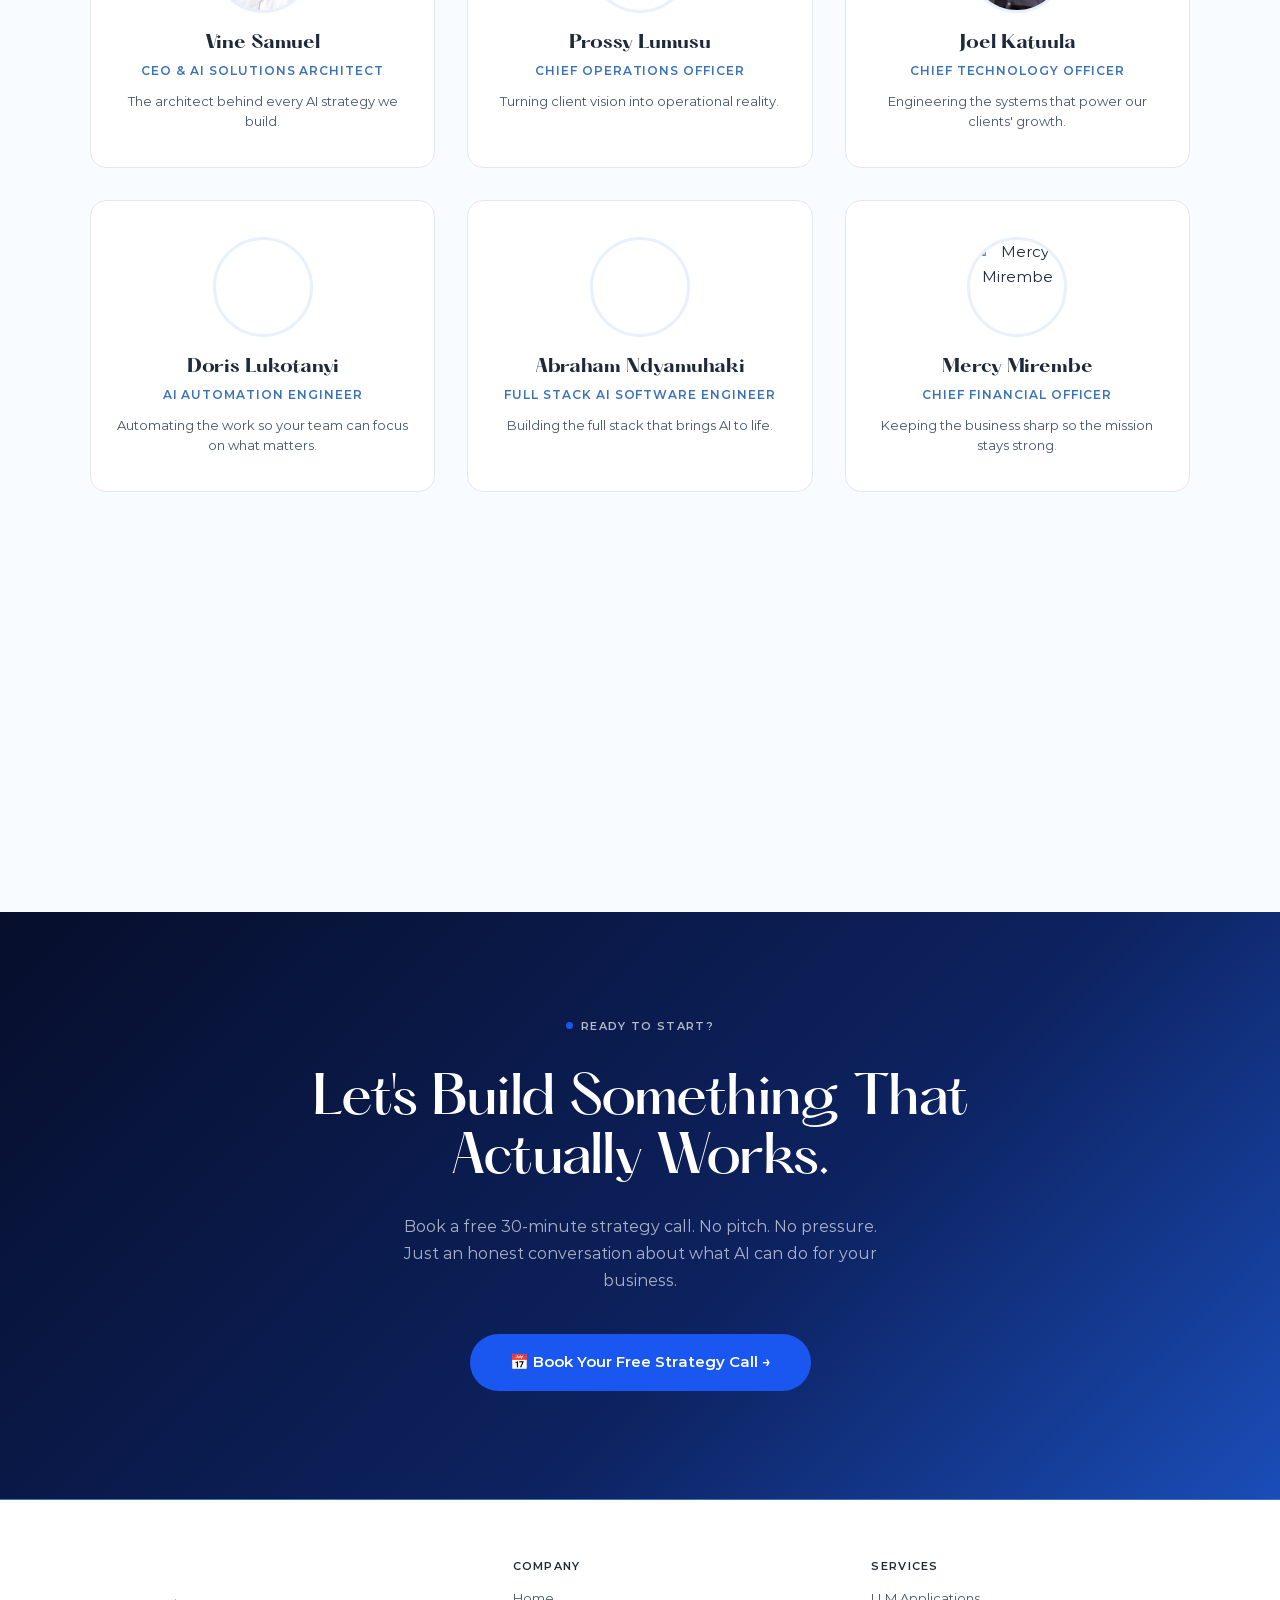
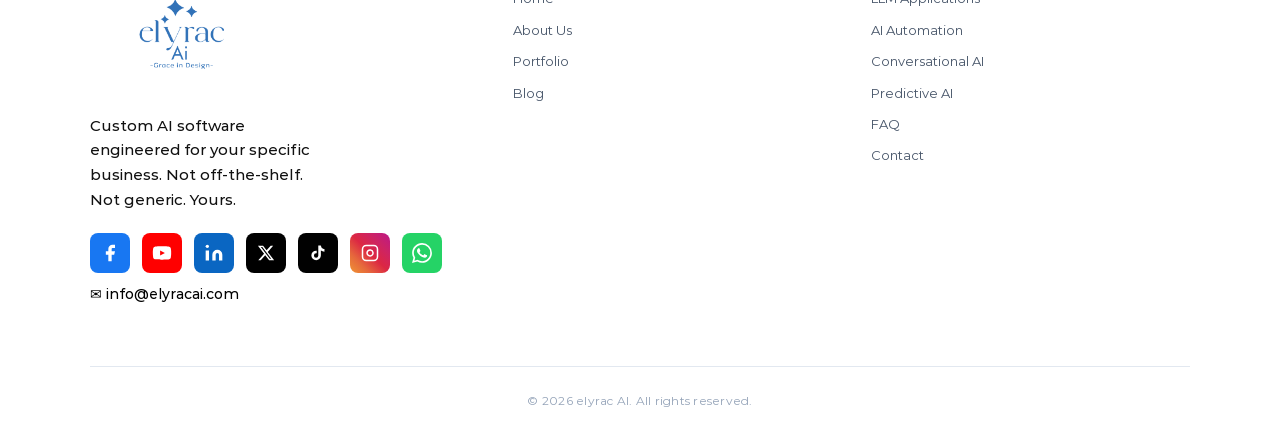
==== commit 8ad51be1: "feat: upgrade Maya chatbot to a scored, memory-aware matching engine Replaces first-match-wins keywo" ====
--- a/about.html
+++ b/about.html
@@ -507,22 +507,166 @@
     document.getElementById('hamburger').addEventListener('click', function() { document.getElementById('mobile-menu').classList.add('open'); });
     document.getElementById('mobile-close').addEventListener('click', function() { document.getElementById('mobile-menu').classList.remove('open'); });
     var MINI_AVATAR = '<img class="bubble-avatar" src="/others/linked_profile_pic-Photoroom.png" alt="Maya" loading="eager" decoding="async">';
-    var knowledge = [
-      { keys: ['price','cost','how much','pricing','rates'], reply: "Our pricing depends on the scope of your project. Most custom AI systems range from small automations to full enterprise platforms. The best next step is a free 30-minute strategy call where we scope your project honestly. Book here: calendly.com/ceo-elyracai/30min" },
-      { keys: ['attendtrack','attendance','gps','payroll','workforce'], reply: "AttendTrack is our workforce management platform — AI-powered attendance, real-time GPS geofencing, automated payroll (NSSF/PAYE), and an AI Copilot. It's live and serving clients. Want to see a demo?" },
-      { keys: ['iotec','email agent','email automation','inbox'], reply: "We built an intelligent email agent for ioTec Ltd that handles 80% of emails autonomously — categorizing, drafting responses, and escalating complex cases. Your team reclaims hours daily." },
-      { keys: ['code clinic','clinic','dental','healthcare','hospital'], reply: "Code Clinic is our healthcare practice management platform — patient records, appointments, billing, payroll, live patient flow, and analytics. Built for dental and general practices." },
-      { keys: ['trivox','receptionist','dental receptionist','voice agent'], reply: "Trivox AI is our conversational dental receptionist — it books appointments, answers patient queries, and follows up 24/7. Clients see +40% more bookings with zero missed outreaches." },
-      { keys: ['winopay','fintech','payment','financial'], reply: "WinoPay is a full-stack fintech platform we architected from scratch — backend APIs, transaction processing, security layer, RBAC, and multi-service integrations." },
-      { keys: ['fraud','ml','machine learning','detection'], reply: "We've built ML fraud detection systems for financial institutions — full pipeline from data ingestion to real-time inference, with audit trails for regulatory compliance." },
-      { keys: ['timeline','how long','duration','weeks'], reply: "Most projects take 4–12 weeks depending on scope. We always scope everything upfront so there are no surprises. Want to discuss your project timeline?" },
-      { keys: ['technology','stack','tools','built with'], reply: "We build with Python, FastAPI, Node.js, React, PostgreSQL, Claude AI, OpenAI, and cloud infrastructure on AWS and Vercel. We choose the right tool for each problem." },
-      { keys: ['who are you','about','team','company'], reply: "elyrac AI is a custom AI engineering company based in Uganda, building real AI systems for real businesses. Our motto: Grace in Design. We've delivered 30+ AI projects across healthcare, fintech, HR, and more." },
-      { keys: ['contact','reach','email','call','talk'], reply: "You can reach us at info@elyracai.com or book a direct call: calendly.com/ceo-elyracai/30min — our founder Vine Samuel will personally respond." },
-      { keys: ['hi','hello','hey','good morning','good afternoon'], reply: "Hi there! 👋 I'm Maya, elyrac AI's assistant. I can answer questions about our AI solutions, past projects, pricing, or help you book a strategy call. What can I help you with?" },
-      { keys: ['bye','goodbye','thanks','thank you'], reply: "You're welcome! Feel free to reach out anytime at info@elyracai.com or book a call at calendly.com/ceo-elyracai/30min. We'd love to build something great together! 🚀" },
+        var knowledge = [
+      { id: 'pricing', keys: ['price','cost','how much','pricing','rates','budget','afford'],
+        replies: [
+          "Our pricing depends on the scope of your project — a focused automation looks very different from a full enterprise platform. The honest answer is we scope it properly on a free 30-minute call rather than guess. Book here: calendly.com/ceo-elyracai/30min",
+          "Good question — and I'd rather give you a real number than a vague range. Most projects fall somewhere between a lean automation and a full platform build, and pricing follows scope. A quick call gets you an honest estimate: calendly.com/ceo-elyracai/30min"
+        ],
+        followUp: "To get you a real number, it helps to know what you're building — closer to a single automation, or a full platform like AttendTrack or WinoPay? Either way, calendly.com/ceo-elyracai/30min is the fastest path to a straight answer."
+      },
+      { id: 'attendtrack', keys: ['attendtrack','attendance','gps','payroll','workforce','geofenc'],
+        replies: [
+          "AttendTrack is our workforce management platform — AI-powered attendance, real-time GPS geofencing, automated payroll (NSSF/PAYE), and an AI Copilot. It's live and serving clients today. Want to see a demo?",
+          "That's AttendTrack, one of our flagship builds — automated clock-ins with GPS geofencing, payroll that handles NSSF/PAYE without spreadsheets, and an AI Copilot on top. Happy to walk you through how it'd fit your team."
+        ],
+        followUp: "AttendTrack can be tailored to your team size and payroll rules — want me to connect you with our founder to see if it fits?"
+      },
+      { id: 'iotec', keys: ['iotec','email agent','email automation','inbox'],
+        replies: [
+          "We built an intelligent email agent for ioTec Ltd that handles 80% of emails autonomously — categorizing, drafting responses, and escalating complex cases. Their team reclaims hours every day."
+        ],
+        followUp: "If inbox overload is your problem too, this kind of email agent is very replicable for other teams — want to talk specifics?"
+      },
+      { id: 'codeclinic', keys: ['code clinic','clinic','dental','healthcare','hospital'],
+        replies: [
+          "Code Clinic is our healthcare practice management platform — patient records, appointments, billing, payroll, live patient flow, and analytics. Built for dental and general practices."
+        ],
+        followUp: "Whether you run a single clinic or a multi-branch practice, Code Clinic scales to fit — want to see it in action?"
+      },
+      { id: 'trivox', keys: ['trivox','receptionist','dental receptionist','voice agent'],
+        replies: [
+          "Trivox AI is our conversational dental receptionist — it books appointments, answers patient queries, and follows up 24/7. Clients see +40% more bookings with zero missed outreaches."
+        ],
+        followUp: "Trivox works especially well for practices that lose bookings after hours — want to see how it'd handle your call volume?"
+      },
+      { id: 'winopay', keys: ['winopay','fintech','payment','financial'],
+        replies: [
+          "WinoPay is a full-stack fintech platform we architected from scratch — backend APIs, transaction processing, a full security layer, RBAC, and multi-service integrations."
+        ],
+        followUp: "If you're building something in fintech, WinoPay is a good reference point for how we approach security and compliance — want to discuss your idea?"
+      },
+      { id: 'fraud', keys: ['fraud','ml','machine learning','detection'],
+        replies: [
+          "We've built ML fraud detection systems for financial institutions — the full pipeline, from data ingestion to real-time inference, with audit trails for regulatory compliance."
+        ],
+        followUp: "Fraud and ML work is highly domain-specific — happy to go deeper on your exact use case on a call."
+      },
+      { id: 'timeline', keys: ['timeline','how long','duration','weeks','when can'],
+        replies: [
+          "Most projects take 4–12 weeks depending on scope. We always scope everything upfront so there are no surprises down the line.",
+          "Timelines usually land between 4 and 12 weeks — shorter for a focused automation, longer for a full platform. We'll give you a real number after scoping your project."
+        ],
+        followUp: "Want to talk through your specific project so we can give you a realistic timeline instead of a range? calendly.com/ceo-elyracai/30min"
+      },
+      { id: 'techstack', keys: ['technology','stack','tools','built with','programming language'],
+        replies: [
+          "We build with Python, FastAPI, Node.js, React, PostgreSQL, Claude AI, OpenAI, and cloud infrastructure on AWS and Vercel — we pick the right tool for each problem rather than forcing one stack everywhere."
+        ],
+        followUp: "If you have a specific stack requirement or an existing system to integrate with, that's exactly the kind of thing we scope on a call."
+      },
+      { id: 'about', keys: ['who are you','about','team','company','elyrac'],
+        replies: [
+          "elyrac AI is a custom AI engineering company based in Uganda, building real AI systems for real businesses. Our motto: Grace in Design. We've delivered 30+ AI projects across healthcare, fintech, HR, and more."
+        ],
+        followUp: "Want me to point you to a couple of our projects, or connect you directly with our founder?"
+      },
+      { id: 'contact', keys: ['contact','reach','email','call','talk to someone','speak to'],
+        replies: [
+          "You can reach us at info@elyracai.com or book a direct call: calendly.com/ceo-elyracai/30min — our founder Vine Samuel will personally respond."
+        ],
+        followUp: "Booking a call is usually the fastest way to get real answers: calendly.com/ceo-elyracai/30min"
+      },
+      { id: 'greeting', keys: ['hi','hello','hey','good morning','good afternoon','good evening'],
+        replies: [
+          "Hi there! 👋 I'm Maya, elyrac AI's assistant. I can answer questions about our AI solutions, past projects, pricing, or help you book a strategy call. What can I help you with?",
+          "Hey again! 👋 Good to hear from you — what would you like to dig into this time?"
+        ]
+      },
+      { id: 'farewell', keys: ['bye','goodbye','thanks','thank you','cheers'],
+        replies: [
+          "You're welcome! Feel free to reach out anytime at info@elyracai.com or book a call at calendly.com/ceo-elyracai/30min. We'd love to build something great together! 🚀",
+          "Anytime! If anything else comes to mind, I'm right here — or reach the team directly at info@elyracai.com."
+        ]
+      },
+      { id: 'howareyou', keys: ['how are you','how are things','how you doing'],
+        replies: [
+          "I'm doing great, thanks for asking! 😊 Ready to help you explore what elyrac AI can build for you — what's on your mind?"
+        ]
+      },
+      { id: 'isbot', keys: ['are you real','are you human','are you a bot','are you ai','are you a robot'],
+        replies: [
+          "I'm Maya — a virtual assistant built by elyrac AI to give you quick, useful answers. For anything that needs a human touch, I'll gladly connect you with our founder directly."
+        ]
+      },
+      { id: 'capabilities', keys: ['what can you do','help me','what do you do','can you help'],
+        replies: [
+          "I can tell you about our services, walk through past projects like AttendTrack, Trivox AI, WinoPay, and Code Clinic, talk pricing and timelines, or get you booked on a call with our founder. What would you like to explore?"
+        ]
+      }
     ];
-        var _CHAT_SB_URL = 'https://ucbyaknfjrtoitrzamca.supabase.co';
+
+    function _levenshtein(a, b) {
+      var m = a.length, n = b.length;
+      if (m === 0) return n;
+      if (n === 0) return m;
+      var prev = new Array(n + 1), curr = new Array(n + 1);
+      for (var j = 0; j <= n; j++) prev[j] = j;
+      for (var i = 1; i <= m; i++) {
+        curr[0] = i;
+        for (var j = 1; j <= n; j++) {
+          var cost = a[i - 1] === b[j - 1] ? 0 : 1;
+          curr[j] = Math.min(curr[j - 1] + 1, prev[j] + 1, prev[j - 1] + cost);
+        }
+        var tmp = prev; prev = curr; curr = tmp;
+      }
+      return prev[n];
+    }
+
+    function _scoreEntry(lowerMsg, words, entry) {
+      var score = 0;
+      for (var i = 0; i < entry.keys.length; i++) {
+        var k = entry.keys[i];
+        if (k.indexOf(' ') === -1) {
+          // Single-word keyword: require a whole-word match so short words like
+          // "hi" don't false-positive inside unrelated words like "hire".
+          if (words.indexOf(k) !== -1) { score += k.length * 2; continue; }
+          if (k.length >= 4) {
+            for (var w = 0; w < words.length; w++) {
+              var word = words[w];
+              if (Math.abs(word.length - k.length) <= 2) {
+                var tolerance = k.length <= 5 ? 1 : 2;
+                if (_levenshtein(word, k) <= tolerance) { score += k.length; break; }
+              }
+            }
+          }
+        } else {
+          // Multi-word phrase: match if every word of the phrase appears
+          // somewhere in the message, even if not contiguous (handles natural
+          // phrasing like "are you a real person" matching "are you real").
+          var subWords = k.split(' ');
+          var allPresent = true;
+          for (var sw = 0; sw < subWords.length; sw++) {
+            if (words.indexOf(subWords[sw]) === -1) { allPresent = false; break; }
+          }
+          if (allPresent) score += k.length * 2;
+        }
+      }
+      return score;
+    }
+
+    var _affirmWords = ['yes','yeah','yep','sure','ok','okay','please','more','go on','continue'];
+    var _topicMemory = {};
+    var _lastTopicId = null;
+    function _pickReply(entry) {
+      var count = _topicMemory[entry.id] || 0;
+      _topicMemory[entry.id] = count + 1;
+      _lastTopicId = entry.id;
+      if (count >= entry.replies.length && entry.followUp) return entry.followUp;
+      return entry.replies[count % entry.replies.length];
+    }
+
+    var _CHAT_SB_URL = 'https://ucbyaknfjrtoitrzamca.supabase.co';
     var _CHAT_SB_KEY = 'eyJhbGciOiJIUzI1NiIsInR5cCI6IkpXVCJ9.eyJpc3MiOiJzdXBhYmFzZSIsInJlZiI6InVjYnlha25manJ0b2l0cnphbWNhIiwicm9sZSI6ImFub24iLCJpYXQiOjE3Nzc3NDYxMzgsImV4cCI6MjA5MzMyMjEzOH0.HNIVUkC0xiZoqGe1L7uYAegbjCgWCW9qjEJS0VI6gYw';
     var _chatSessionId = sessionStorage.getItem('elyrac_chat_session');
     if (!_chatSessionId) {
@@ -539,6 +683,7 @@
         body: JSON.stringify({ session_id: _chatSessionId, sender: sender, message: text, page: window.location.pathname })
       }).catch(function(){});
     }
+
     window.sendChat = function() {
       var input = document.getElementById('chat-input');
       var msg = input.value.trim();
@@ -550,33 +695,24 @@
       msgs.scrollTop = msgs.scrollHeight;
       if (!window._chatNotified) {
         window._chatNotified = true;
-        fetch('https://formspree.io/f/xpwzgqna', {
-          method: 'POST',
-          headers: {'Content-Type': 'application/json'},
-          body: JSON.stringify({
-            _replyto: 'vinsamuel16@gmail.com',
-            email: 'info@elyracai.com',
-            subject: 'New Chat Started on elyracai.com',
-            message: 'A visitor started a chat. First message: ' + msg + '\nPage: ' + window.location.href
-          })
-        }).catch(function(){});
+        fetch('https://formspree.io/f/xpwzgqna', { method: 'POST', headers: {'Content-Type': 'application/json'}, body: JSON.stringify({ _replyto: 'vinsamuel16@gmail.com', email: 'info@elyracai.com', subject: 'New Chat Started on elyracai.com', message: 'A visitor started a chat. First message: ' + msg + '\nPage: ' + window.location.href }) }).catch(function(){});
       }
       var lowerMsg = msg.toLowerCase();
-      var reply = null;
+      var words = lowerMsg.replace(/[^a-z0-9\s]/g, ' ').split(/\s+/).filter(Boolean);
+      var best = null, bestScore = 0;
       for (var i = 0; i < knowledge.length; i++) {
-        for (var j = 0; j < knowledge[i].keys.length; j++) {
-          if (lowerMsg.includes(knowledge[i].keys[j])) {
-            reply = knowledge[i].reply;
-            break;
-          }
+        var s = _scoreEntry(lowerMsg, words, knowledge[i]);
+        if (s > bestScore) { bestScore = s; best = knowledge[i]; }
+      }
+      if (!best && words.length <= 4 && _lastTopicId) {
+        var isFollowUp = _affirmWords.some(function(a){ return lowerMsg.indexOf(a) !== -1; });
+        if (isFollowUp) {
+          for (var i = 0; i < knowledge.length; i++) { if (knowledge[i].id === _lastTopicId) { best = knowledge[i]; break; } }
         }
-        if (reply) break;
       }
       var escalationKeywords = ['build','develop','project','hire','work with','proposal','budget','enterprise','urgent','need help'];
       var shouldEscalate = escalationKeywords.some(function(k){ return lowerMsg.includes(k); });
-      if (!reply) {
-        reply = "That's a great question! For the most accurate answer, I'd recommend booking a free 30-minute call with our founder at calendly.com/ceo-elyracai/30min — or email us at info@elyracai.com. We respond within 24 hours.";
-      }
+      var reply = best ? _pickReply(best) : "That's a great question! For the most accurate answer, I'd recommend booking a free 30-minute call with our founder at calendly.com/ceo-elyracai/30min — or email us at info@elyracai.com. We respond within 24 hours.";
       setTimeout(function() {
         msgs.innerHTML += '<div class="chat-bubble">' + MINI_AVATAR + '<div class="bubble-text">' + reply + '</div></div>';
         logChatMessage('bot', reply);
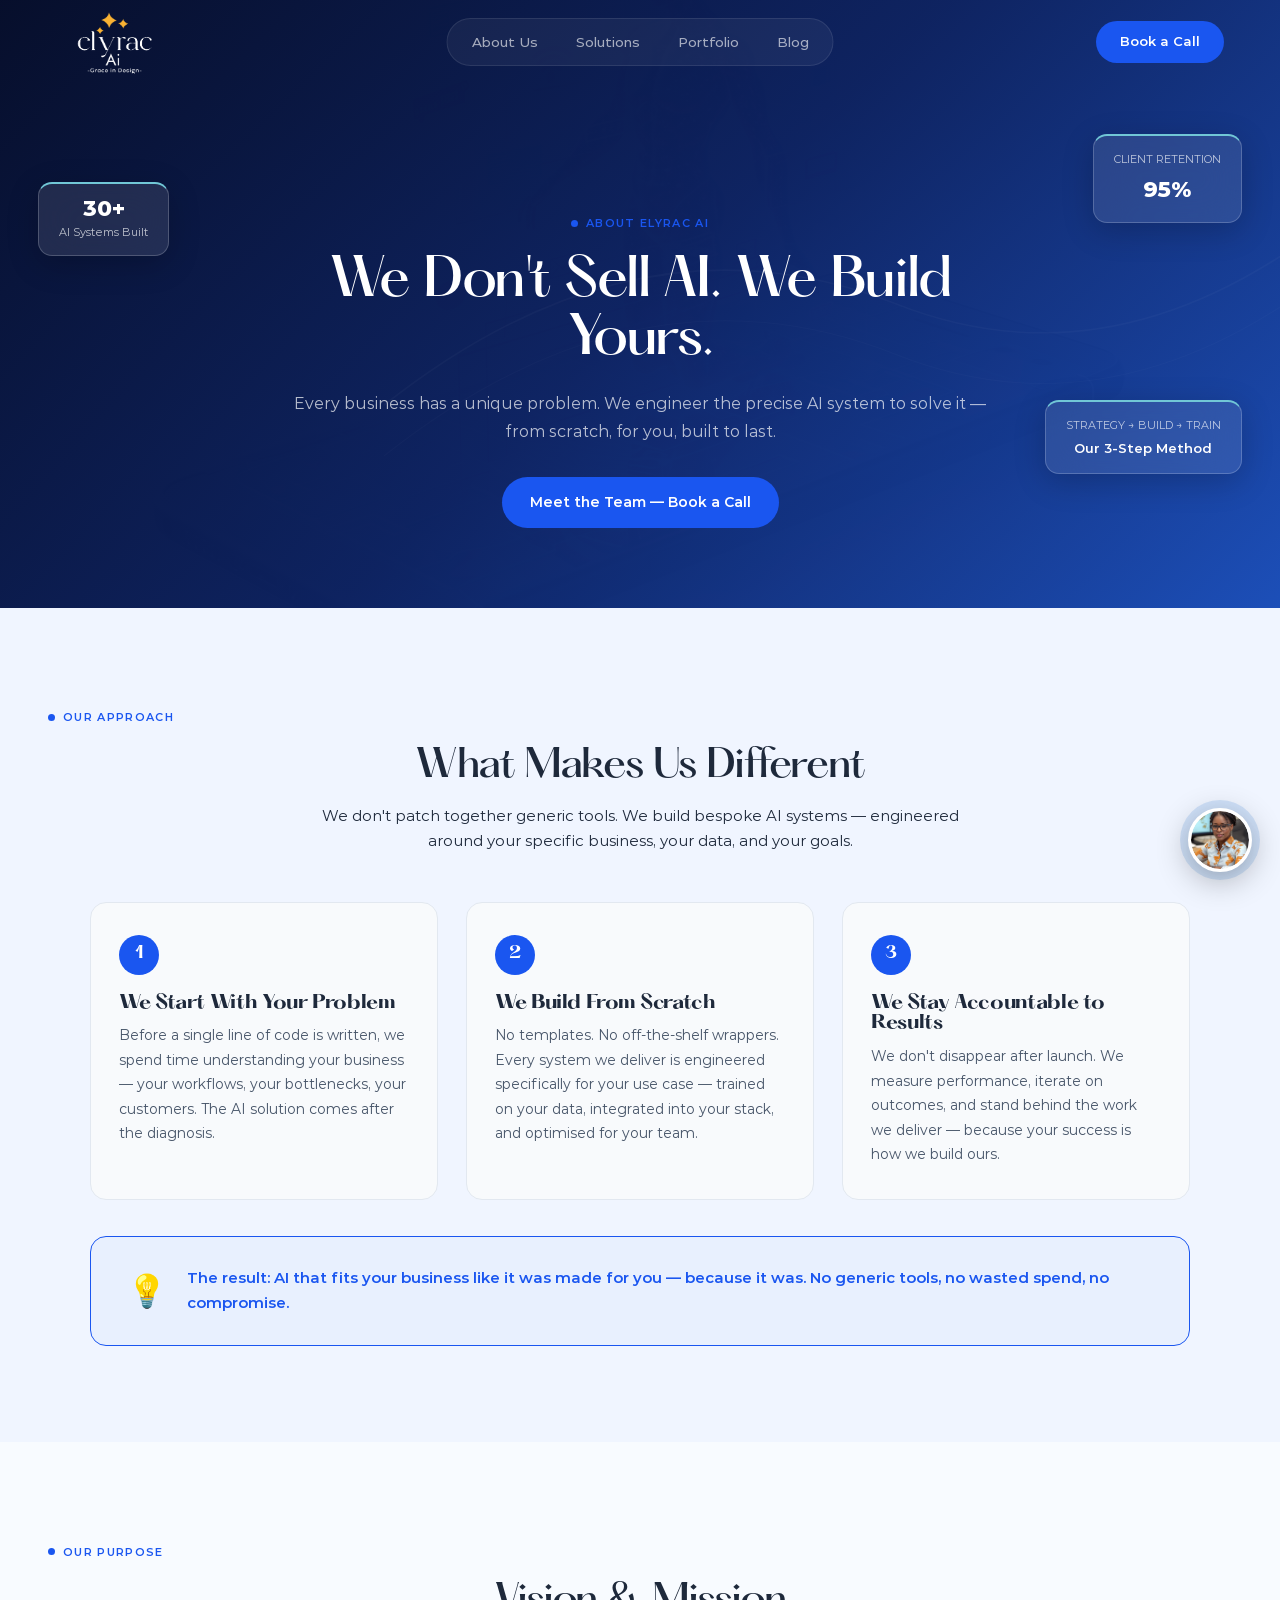
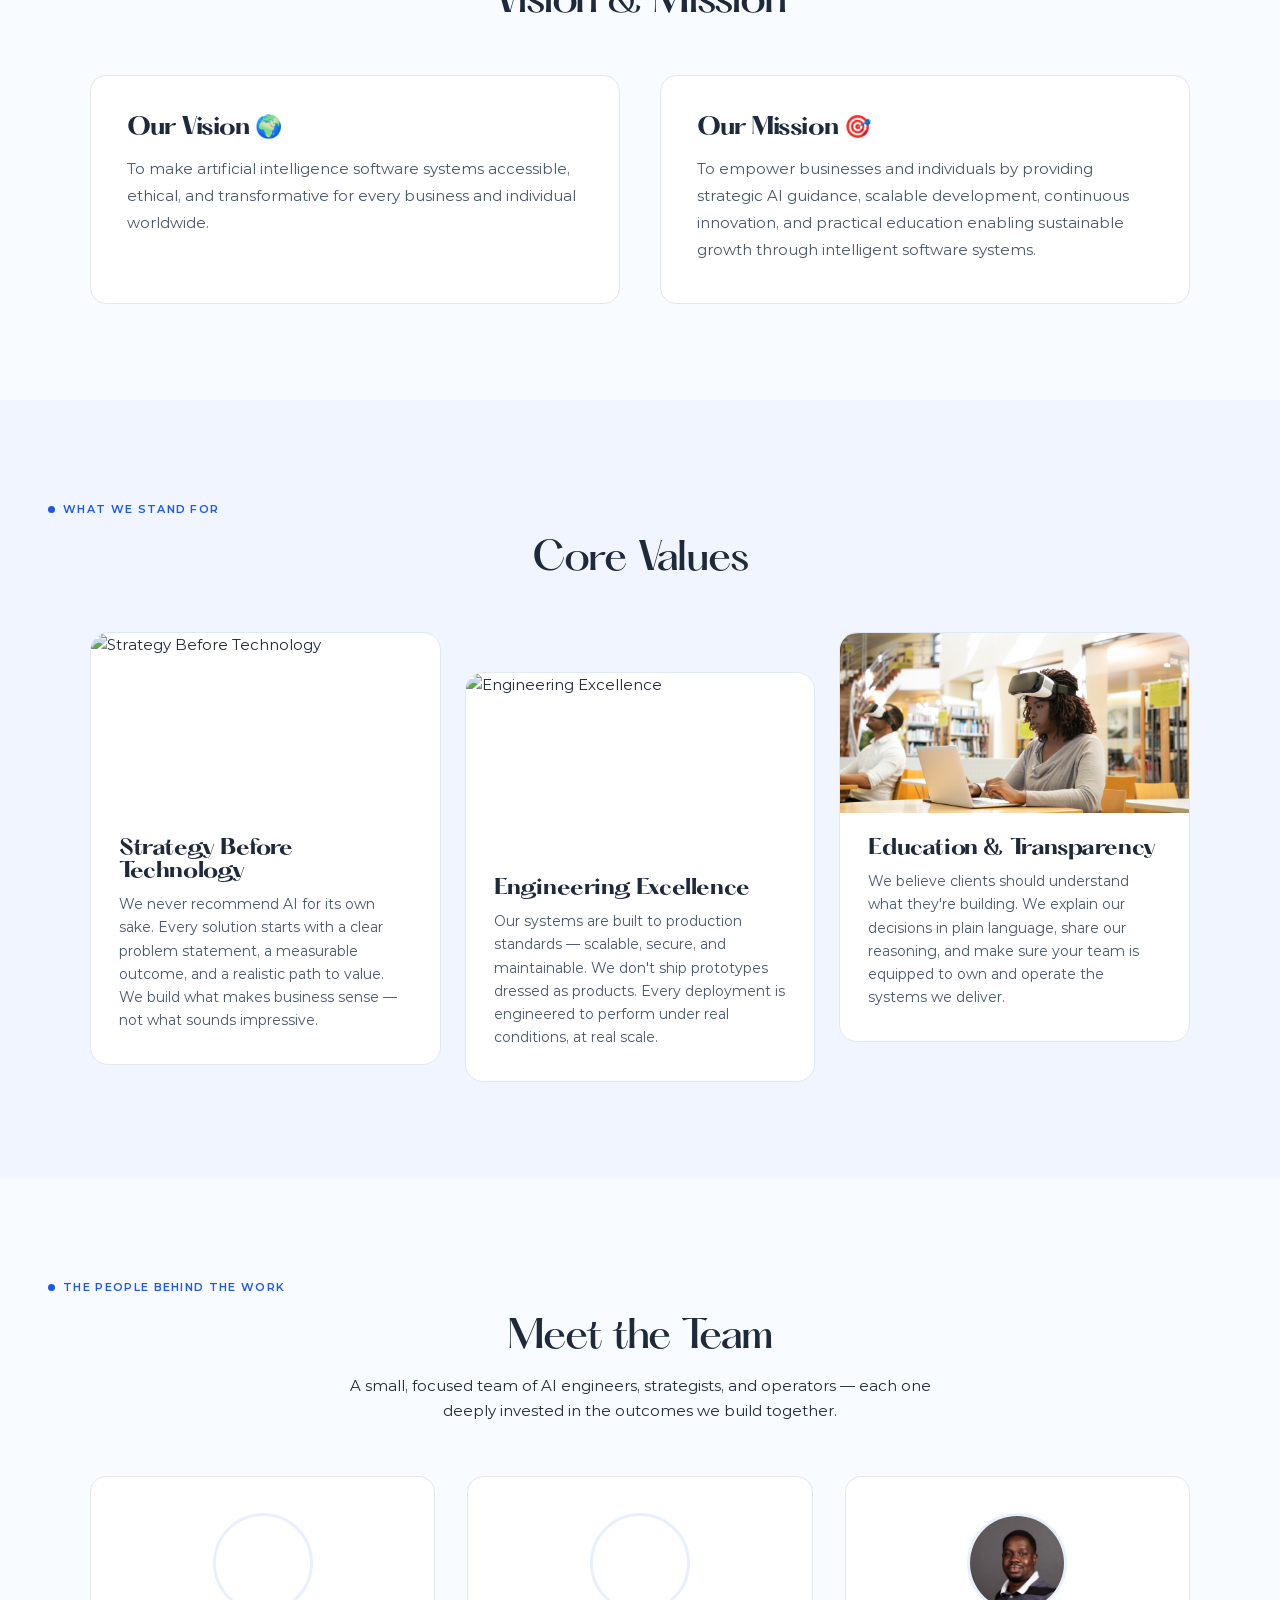
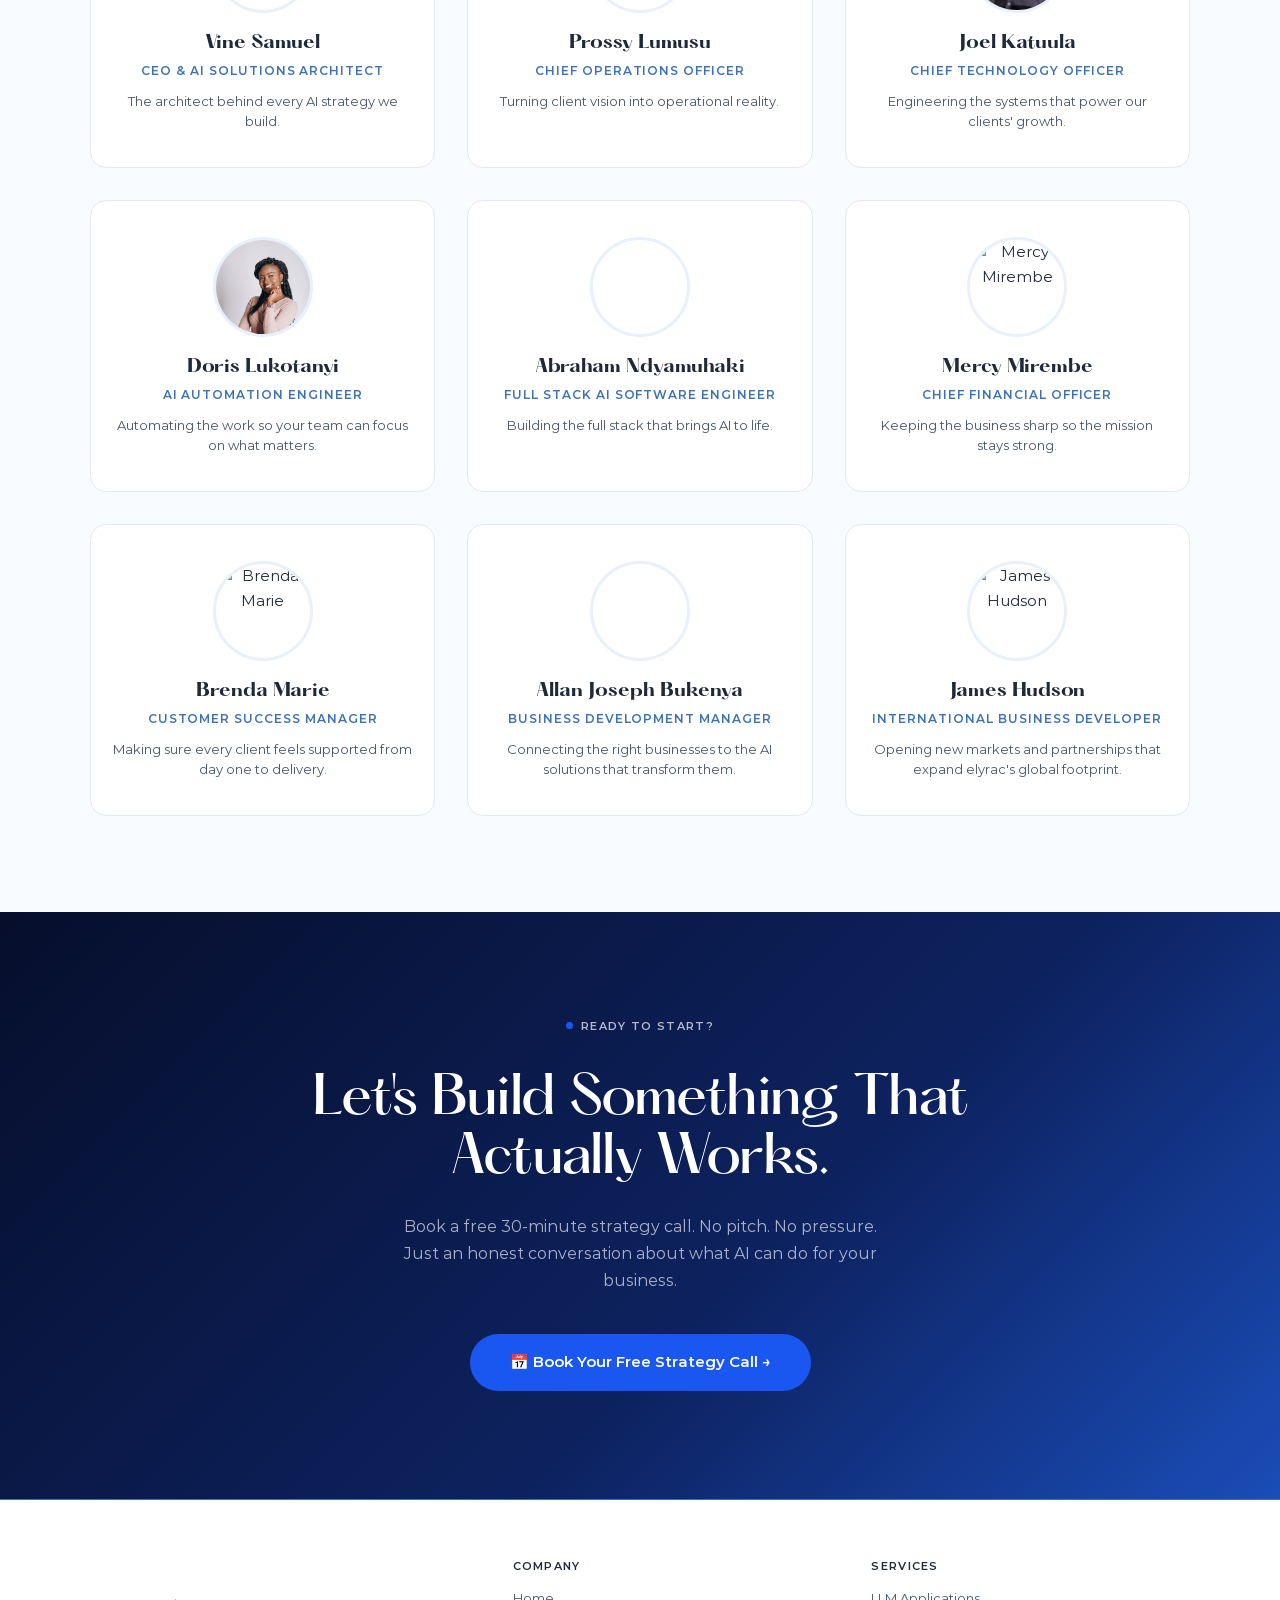
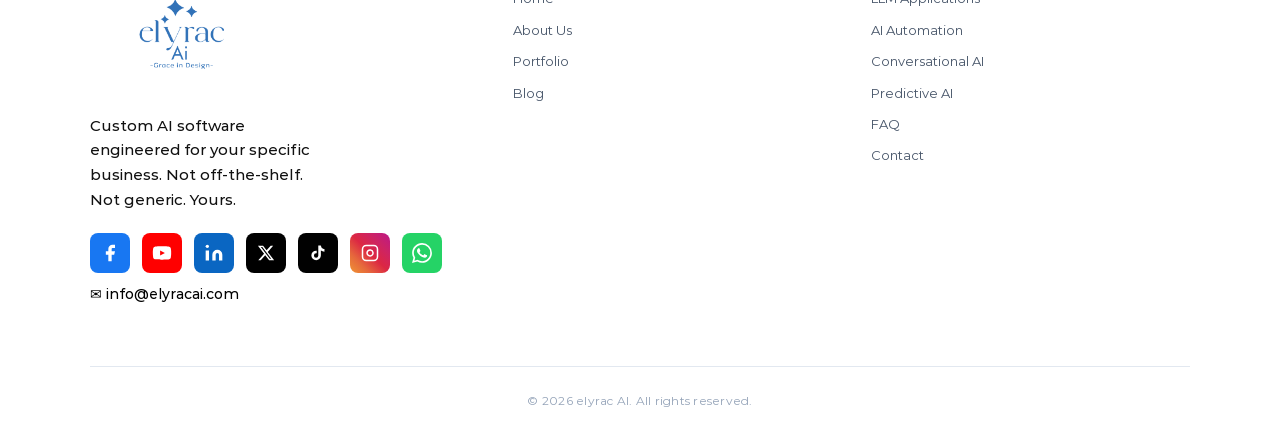
==== commit 0f9d2382: "feat: add retrieval-augmented answers over real site content to Maya Adds a client-side TF-IDF + cos" ====
--- a/about.html
+++ b/about.html
@@ -507,7 +507,7 @@
     document.getElementById('hamburger').addEventListener('click', function() { document.getElementById('mobile-menu').classList.add('open'); });
     document.getElementById('mobile-close').addEventListener('click', function() { document.getElementById('mobile-menu').classList.remove('open'); });
     var MINI_AVATAR = '<img class="bubble-avatar" src="/others/linked_profile_pic-Photoroom.png" alt="Maya" loading="eager" decoding="async">';
-        var knowledge = [
+            var knowledge = [
       { id: 'pricing', keys: ['price','cost','how much','pricing','rates','budget','afford'],
         replies: [
           "Our pricing depends on the scope of your project — a focused automation looks very different from a full enterprise platform. The honest answer is we scope it properly on a free 30-minute call rather than guess. Book here: calendly.com/ceo-elyracai/30min",
@@ -565,7 +565,7 @@
         ],
         followUp: "If you have a specific stack requirement or an existing system to integrate with, that's exactly the kind of thing we scope on a call."
       },
-      { id: 'about', keys: ['who are you','about','team','company','elyrac'],
+      { id: 'about', keys: ['who are you','about','elyrac'],
         replies: [
           "elyrac AI is a custom AI engineering company based in Uganda, building real AI systems for real businesses. Our motto: Grace in Design. We've delivered 30+ AI projects across healthcare, fintech, HR, and more."
         ],
@@ -666,6 +666,93 @@
       return entry.replies[count % entry.replies.length];
     }
 
+    var _CORPUS_URL = '/chat-corpus.json';
+    var _corpusPromise = null;
+    var _corpusIndex = null;
+    var _STOPWORDS = {'the':1,'a':1,'an':1,'and':1,'or':1,'but':1,'is':1,'are':1,'was':1,'were':1,'be':1,'been':1,'to':1,'of':1,'in':1,'on':1,'for':1,'with':1,'at':1,'by':1,'this':1,'that':1,'it':1,'as':1,'we':1,'you':1,'your':1,'our':1,'i':1,'do':1,'does':1,'did':1,'have':1,'has':1,'had':1,'can':1,'will':1,'would':1,'could':1,'should':1,'what':1,'which':1,'who':1,'how':1,'why':1};
+
+    function _tokenize(str) {
+      return str.toLowerCase().replace(/[^a-z0-9\s]/g, ' ').split(/\s+/).filter(function(t) { return t.length > 1 && !_STOPWORDS[t]; });
+    }
+
+    var _TITLE_WEIGHT = 3;
+    function _buildCorpusIndex(docs) {
+      var df = {};
+      var docTokenParts = docs.map(function(d) {
+        return { title: _tokenize(d.title), body: _tokenize(d.text) };
+      });
+      docTokenParts.forEach(function(dt) {
+        var seen = {};
+        dt.title.concat(dt.body).forEach(function(t) { if (!seen[t]) { seen[t] = 1; df[t] = (df[t] || 0) + 1; } });
+      });
+      var N = docs.length;
+      var idf = {};
+      Object.keys(df).forEach(function(t) { idf[t] = Math.log((N + 1) / (df[t] + 1)) + 1; });
+
+      var vectors = docTokenParts.map(function(dt) {
+        var tf = {};
+        dt.title.forEach(function(t) { tf[t] = (tf[t] || 0) + _TITLE_WEIGHT; });
+        dt.body.forEach(function(t) { tf[t] = (tf[t] || 0) + 1; });
+        var vec = {}, norm = 0;
+        Object.keys(tf).forEach(function(t) {
+          var w = tf[t] * (idf[t] || 0);
+          vec[t] = w;
+          norm += w * w;
+        });
+        return { vec: vec, norm: Math.sqrt(norm) };
+      });
+
+      return { docs: docs, idf: idf, vectors: vectors };
+    }
+
+    function _loadCorpus() {
+      if (_corpusPromise) return _corpusPromise;
+      _corpusPromise = fetch(_CORPUS_URL)
+        .then(function(r) { return r.ok ? r.json() : []; })
+        .then(function(docs) { _corpusIndex = _buildCorpusIndex(docs); return _corpusIndex; })
+        .catch(function() { _corpusIndex = _buildCorpusIndex([]); return _corpusIndex; });
+      return _corpusPromise;
+    }
+    _loadCorpus();
+
+    function _searchCorpus(query) {
+      if (!_corpusIndex || !_corpusIndex.docs.length) return null;
+      var qTokens = _tokenize(query);
+      if (!qTokens.length) return null;
+      var qtf = {};
+      qTokens.forEach(function(t) { qtf[t] = (qtf[t] || 0) + 1; });
+      var qvec = {}, qnorm = 0;
+      Object.keys(qtf).forEach(function(t) {
+        var w = qtf[t] * (_corpusIndex.idf[t] || 0);
+        qvec[t] = w;
+        qnorm += w * w;
+      });
+      qnorm = Math.sqrt(qnorm);
+      if (qnorm === 0) return null;
+
+      var best = -1, bestScore = 0;
+      var qKeys = Object.keys(qvec);
+      for (var i = 0; i < _corpusIndex.vectors.length; i++) {
+        var dv = _corpusIndex.vectors[i];
+        if (dv.norm === 0) continue;
+        var dot = 0;
+        for (var k = 0; k < qKeys.length; k++) {
+          var t = qKeys[k];
+          if (dv.vec[t]) dot += qvec[t] * dv.vec[t];
+        }
+        var sim = dot / (qnorm * dv.norm);
+        if (sim > bestScore) { bestScore = sim; best = i; }
+      }
+      if (best === -1 || bestScore < 0.14) return null;
+      return { doc: _corpusIndex.docs[best], score: bestScore };
+    }
+
+    function _extractAnswer(doc) {
+      // Every corpus document is already concise (one paragraph or less), so
+      // the full text is the answer — no truncation/summarization needed.
+      return doc.text.trim();
+    }
+
     var _CHAT_SB_URL = 'https://ucbyaknfjrtoitrzamca.supabase.co';
     var _CHAT_SB_KEY = 'eyJhbGciOiJIUzI1NiIsInR5cCI6IkpXVCJ9.eyJpc3MiOiJzdXBhYmFzZSIsInJlZiI6InVjYnlha25manJ0b2l0cnphbWNhIiwicm9sZSI6ImFub24iLCJpYXQiOjE3Nzc3NDYxMzgsImV4cCI6MjA5MzMyMjEzOH0.HNIVUkC0xiZoqGe1L7uYAegbjCgWCW9qjEJS0VI6gYw';
     var _chatSessionId = sessionStorage.getItem('elyrac_chat_session');
@@ -684,7 +771,7 @@
       }).catch(function(){});
     }
 
-    window.sendChat = function() {
+    window.sendChat = async function() {
       var input = document.getElementById('chat-input');
       var msg = input.value.trim();
       if (!msg) return;
@@ -712,7 +799,18 @@
       }
       var escalationKeywords = ['build','develop','project','hire','work with','proposal','budget','enterprise','urgent','need help'];
       var shouldEscalate = escalationKeywords.some(function(k){ return lowerMsg.includes(k); });
-      var reply = best ? _pickReply(best) : "That's a great question! For the most accurate answer, I'd recommend booking a free 30-minute call with our founder at calendly.com/ceo-elyracai/30min — or email us at info@elyracai.com. We respond within 24 hours.";
+
+      var reply;
+      if (best) {
+        reply = _pickReply(best);
+      } else {
+        await _loadCorpus();
+        var hit = _searchCorpus(msg);
+        reply = hit
+          ? _extractAnswer(hit.doc)
+          : "That's a great question! For the most accurate answer, I'd recommend booking a free 30-minute call with our founder at calendly.com/ceo-elyracai/30min — or email us at info@elyracai.com. We respond within 24 hours.";
+      }
+
       setTimeout(function() {
         msgs.innerHTML += '<div class="chat-bubble">' + MINI_AVATAR + '<div class="bubble-text">' + reply + '</div></div>';
         logChatMessage('bot', reply);
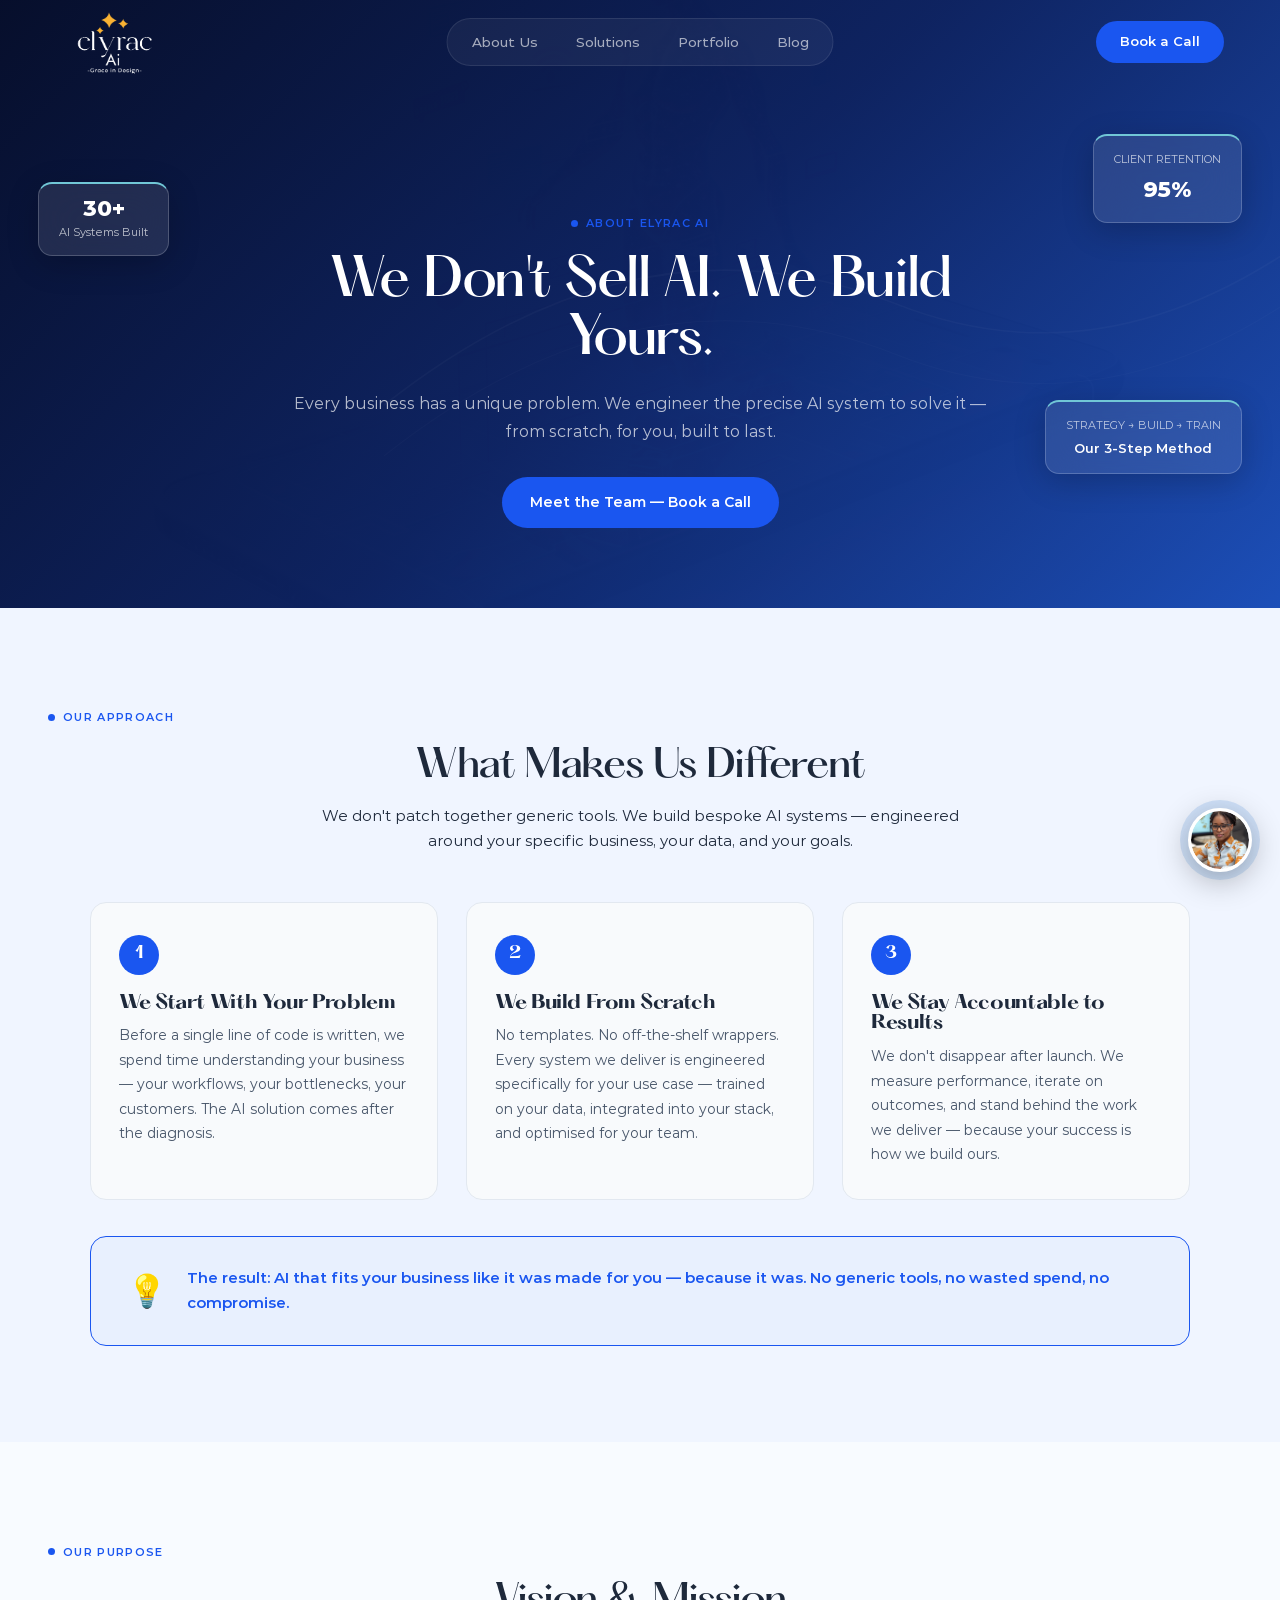
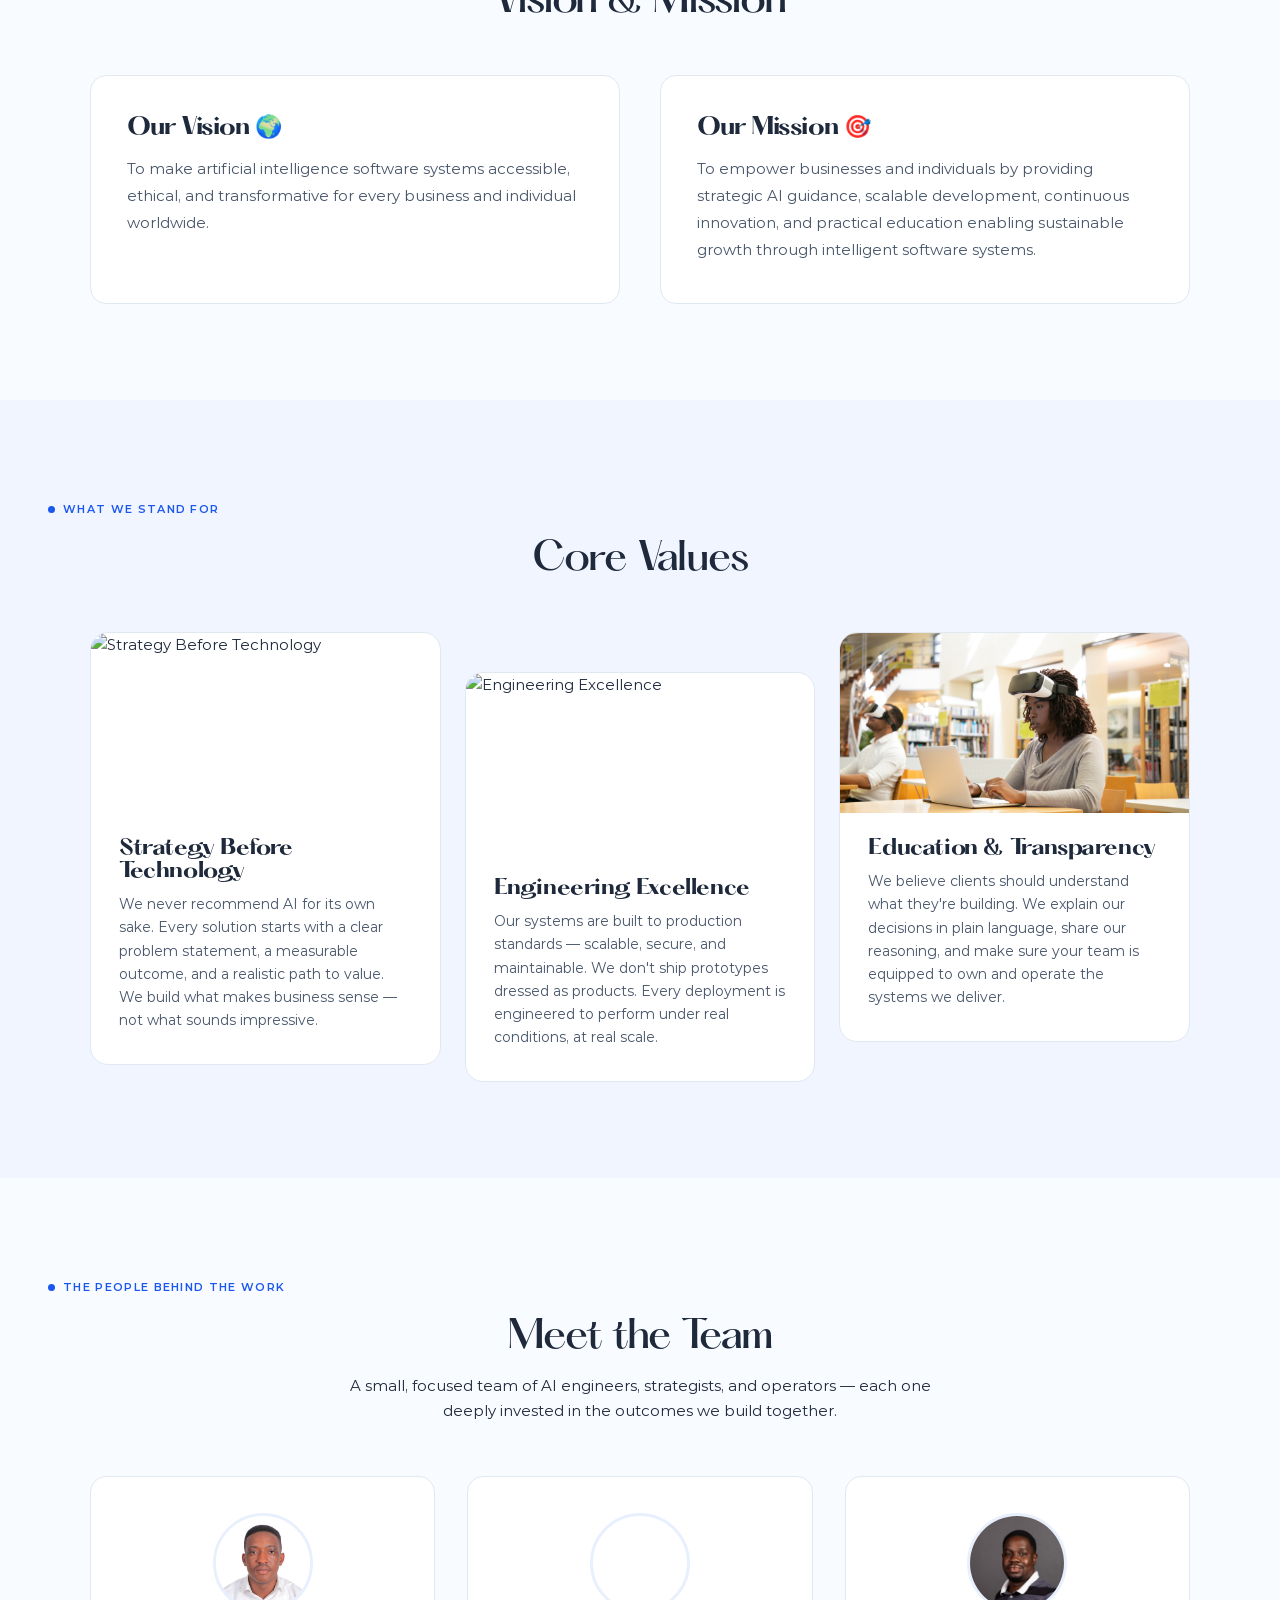
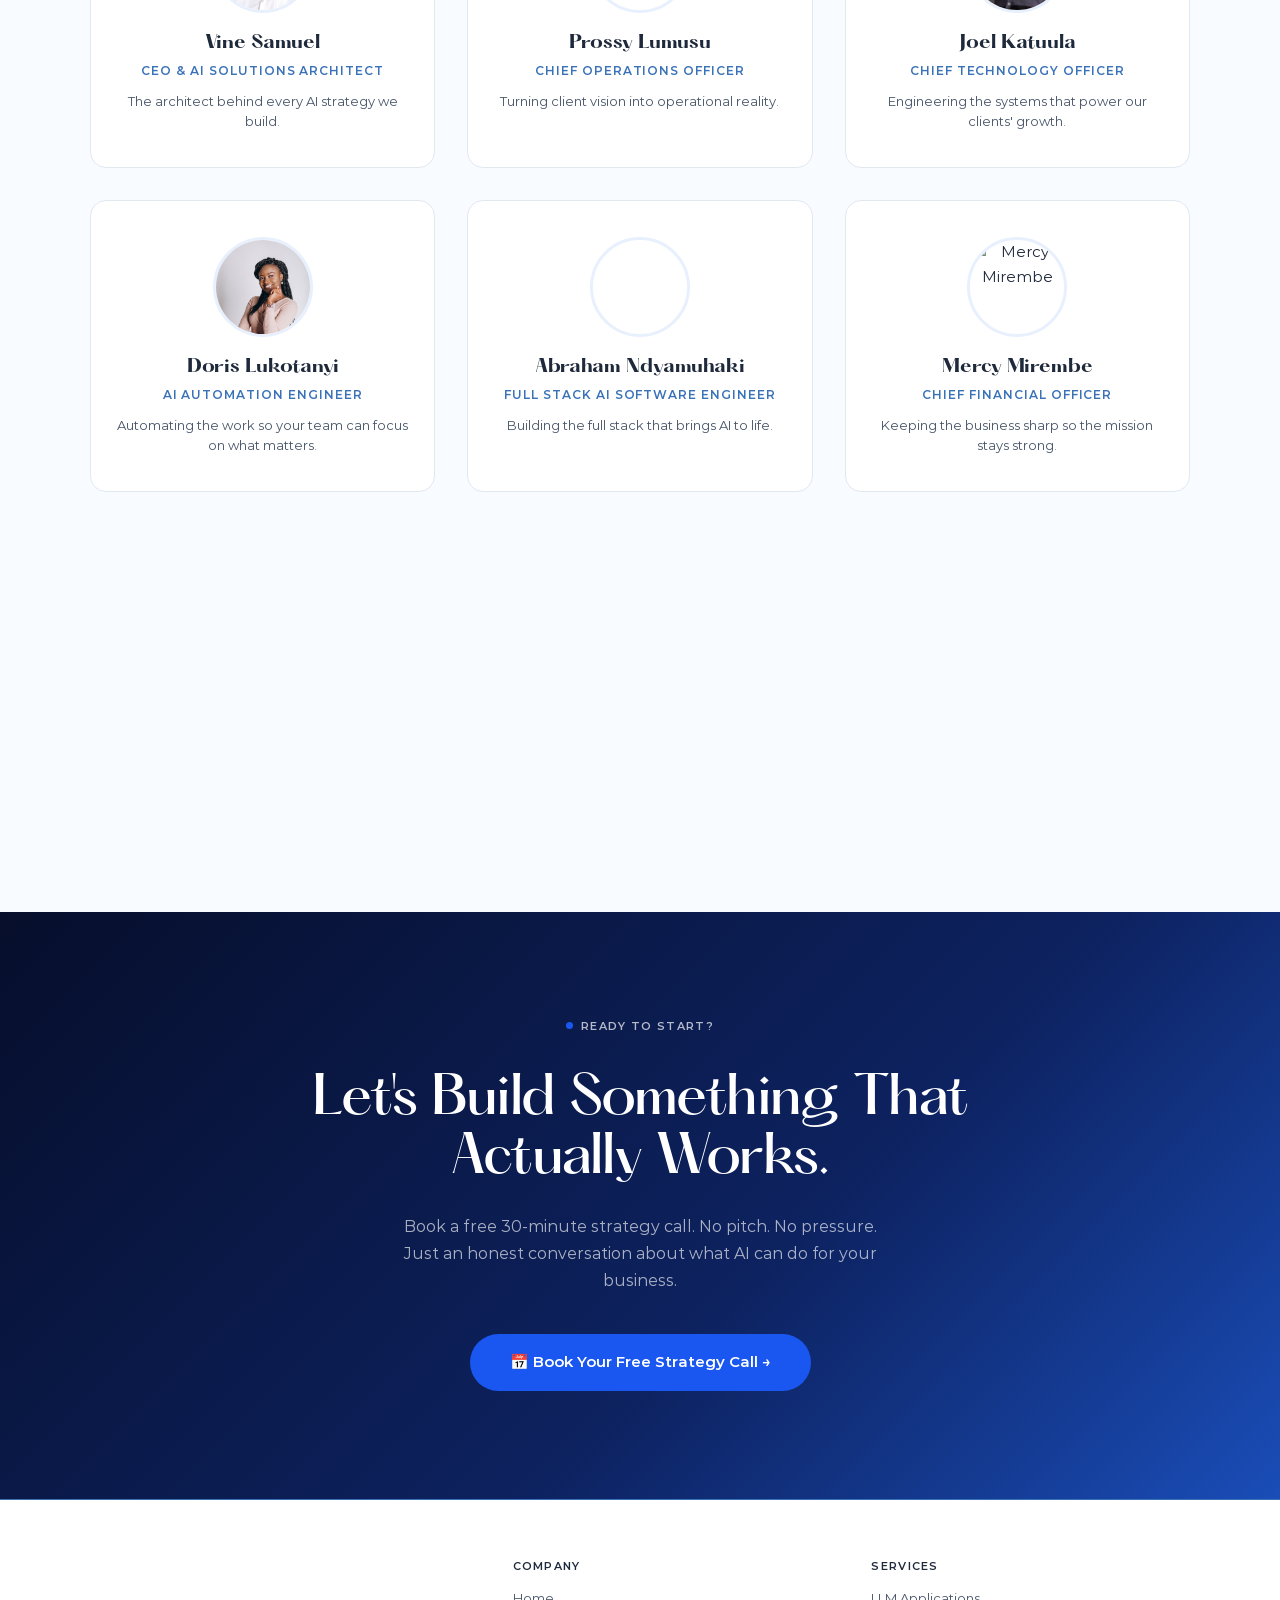
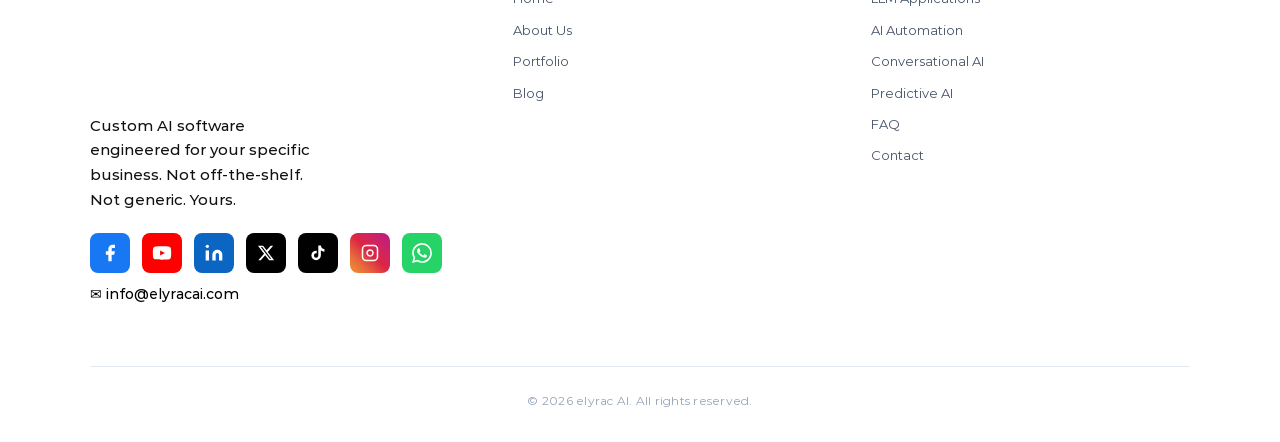
==== commit 6580b404: "feat: warm up Maya's personality and reduce repetitive phrasing Every curated knowledge topic now ha" ====
--- a/about.html
+++ b/about.html
@@ -507,7 +507,7 @@
     document.getElementById('hamburger').addEventListener('click', function() { document.getElementById('mobile-menu').classList.add('open'); });
     document.getElementById('mobile-close').addEventListener('click', function() { document.getElementById('mobile-menu').classList.remove('open'); });
     var MINI_AVATAR = '<img class="bubble-avatar" src="/others/linked_profile_pic-Photoroom.png" alt="Maya" loading="eager" decoding="async">';
-            var knowledge = [
+                var knowledge = [
       { id: 'pricing', keys: ['price','cost','how much','pricing','rates','budget','afford'],
         replies: [
           "Our pricing depends on the scope of your project — a focused automation looks very different from a full enterprise platform. The honest answer is we scope it properly on a free 30-minute call rather than guess. Book here: calendly.com/ceo-elyracai/30min",
@@ -524,31 +524,36 @@
       },
       { id: 'iotec', keys: ['iotec','email agent','email automation','inbox'],
         replies: [
-          "We built an intelligent email agent for ioTec Ltd that handles 80% of emails autonomously — categorizing, drafting responses, and escalating complex cases. Their team reclaims hours every day."
+          "We built an intelligent email agent for ioTec Ltd that handles 80% of emails autonomously — categorizing, drafting responses, and escalating complex cases. Their team reclaims hours every day.",
+          "That one's close to my heart — ioTec's inbox used to be a bottleneck. Now our email agent reads, categorizes, and drafts responses for them automatically, and only escalates the genuinely tricky stuff to a human."
         ],
         followUp: "If inbox overload is your problem too, this kind of email agent is very replicable for other teams — want to talk specifics?"
       },
       { id: 'codeclinic', keys: ['code clinic','clinic','dental','healthcare','hospital'],
         replies: [
-          "Code Clinic is our healthcare practice management platform — patient records, appointments, billing, payroll, live patient flow, and analytics. Built for dental and general practices."
+          "Code Clinic is our healthcare practice management platform — patient records, appointments, billing, payroll, live patient flow, and analytics. Built for dental and general practices.",
+          "Code Clinic is one I'm proud of — it's a full practice management system for clinics: records, scheduling, billing, payroll, and live patient flow, all in one place."
         ],
         followUp: "Whether you run a single clinic or a multi-branch practice, Code Clinic scales to fit — want to see it in action?"
       },
       { id: 'trivox', keys: ['trivox','receptionist','dental receptionist','voice agent'],
         replies: [
-          "Trivox AI is our conversational dental receptionist — it books appointments, answers patient queries, and follows up 24/7. Clients see +40% more bookings with zero missed outreaches."
+          "Trivox AI is our conversational dental receptionist — it books appointments, answers patient queries, and follows up 24/7. Clients see +40% more bookings with zero missed outreaches.",
+          "Trivox is a fun one — she's an AI receptionist for dental practices, handling bookings and patient questions round the clock. Practices using her have seen +40% more bookings with nothing falling through the cracks."
         ],
         followUp: "Trivox works especially well for practices that lose bookings after hours — want to see how it'd handle your call volume?"
       },
       { id: 'winopay', keys: ['winopay','fintech','payment','financial'],
         replies: [
-          "WinoPay is a full-stack fintech platform we architected from scratch — backend APIs, transaction processing, a full security layer, RBAC, and multi-service integrations."
+          "WinoPay is a full-stack fintech platform we architected from scratch — backend APIs, transaction processing, a full security layer, RBAC, and multi-service integrations.",
+          "WinoPay was a ground-up build — real transaction processing, proper security and role-based access, and a handful of service integrations, all engineered to fintech-grade standards."
         ],
         followUp: "If you're building something in fintech, WinoPay is a good reference point for how we approach security and compliance — want to discuss your idea?"
       },
       { id: 'fraud', keys: ['fraud','ml','machine learning','detection'],
         replies: [
-          "We've built ML fraud detection systems for financial institutions — the full pipeline, from data ingestion to real-time inference, with audit trails for regulatory compliance."
+          "We've built ML fraud detection systems for financial institutions — the full pipeline, from data ingestion to real-time inference, with audit trails for regulatory compliance.",
+          "That's one of our deeper technical builds — real-time fraud detection for financial institutions, covering everything from data ingestion to inference, with the audit trails regulators expect."
         ],
         followUp: "Fraud and ML work is highly domain-specific — happy to go deeper on your exact use case on a call."
       },
@@ -561,19 +566,22 @@
       },
       { id: 'techstack', keys: ['technology','stack','tools','built with','programming language'],
         replies: [
-          "We build with Python, FastAPI, Node.js, React, PostgreSQL, Claude AI, OpenAI, and cloud infrastructure on AWS and Vercel — we pick the right tool for each problem rather than forcing one stack everywhere."
+          "We build with Python, FastAPI, Node.js, React, PostgreSQL, Claude AI, OpenAI, and cloud infrastructure on AWS and Vercel — we pick the right tool for each problem rather than forcing one stack everywhere.",
+          "No fixed stack, honestly — Python and FastAPI on the backend a lot of the time, React up front, Postgres for data, and whichever AI model (Claude, OpenAI, or otherwise) actually fits the job. Deployed on AWS or Vercel depending on the project."
         ],
         followUp: "If you have a specific stack requirement or an existing system to integrate with, that's exactly the kind of thing we scope on a call."
       },
       { id: 'about', keys: ['who are you','about','elyrac'],
         replies: [
-          "elyrac AI is a custom AI engineering company based in Uganda, building real AI systems for real businesses. Our motto: Grace in Design. We've delivered 30+ AI projects across healthcare, fintech, HR, and more."
+          "elyrac AI is a custom AI engineering company based in Uganda, building real AI systems for real businesses. Our motto: Grace in Design. We've delivered 30+ AI projects across healthcare, fintech, HR, and more.",
+          "We're elyrac AI — a team of engineers (not resellers) who build custom AI systems from scratch for real businesses, based in Uganda with clients across healthcare, fintech, HR, and beyond. Grace in Design is our motto — it shows in the work."
         ],
         followUp: "Want me to point you to a couple of our projects, or connect you directly with our founder?"
       },
       { id: 'contact', keys: ['contact','reach','email','call','talk to someone','speak to'],
         replies: [
-          "You can reach us at info@elyracai.com or book a direct call: calendly.com/ceo-elyracai/30min — our founder Vine Samuel will personally respond."
+          "You can reach us at info@elyracai.com or book a direct call: calendly.com/ceo-elyracai/30min — our founder Vine Samuel will personally respond.",
+          "Easiest way is a quick call: calendly.com/ceo-elyracai/30min. Or drop a line to info@elyracai.com — our founder Vine Samuel reads and replies to these personally."
         ],
         followUp: "Booking a call is usually the fastest way to get real answers: calendly.com/ceo-elyracai/30min"
       },
@@ -591,17 +599,32 @@
       },
       { id: 'howareyou', keys: ['how are you','how are things','how you doing'],
         replies: [
-          "I'm doing great, thanks for asking! 😊 Ready to help you explore what elyrac AI can build for you — what's on your mind?"
+          "I'm doing great, thanks for asking! 😊 Ready to help you explore what elyrac AI can build for you — what's on your mind?",
+          "Can't complain — I run on good code, not coffee. 😄 What can I help you with today?"
         ]
       },
       { id: 'isbot', keys: ['are you real','are you human','are you a bot','are you ai','are you a robot'],
         replies: [
-          "I'm Maya — a virtual assistant built by elyrac AI to give you quick, useful answers. For anything that needs a human touch, I'll gladly connect you with our founder directly."
+          "I'm Maya — a virtual assistant built by elyrac AI to give you quick, useful answers. For anything that needs a human touch, I'll gladly connect you with our founder directly.",
+          "Fair question — I'm an AI, built by the elyrac AI team to help visitors like you quickly. I'm honest about my limits though, so anything nuanced gets handed straight to a real person on the team."
         ]
       },
       { id: 'capabilities', keys: ['what can you do','help me','what do you do','can you help'],
         replies: [
-          "I can tell you about our services, walk through past projects like AttendTrack, Trivox AI, WinoPay, and Code Clinic, talk pricing and timelines, or get you booked on a call with our founder. What would you like to explore?"
+          "I can tell you about our services, walk through past projects like AttendTrack, Trivox AI, WinoPay, and Code Clinic, talk pricing and timelines, or get you booked on a call with our founder. What would you like to explore?",
+          "Quite a bit, actually — ask me about pricing, timelines, our tech stack, or any of our past builds (AttendTrack, Trivox AI, WinoPay, Code Clinic, and more). Or I can just get you straight to a call with our founder. Where do you want to start?"
+        ]
+      },
+      { id: 'joke', keys: ['joke','funny','make me laugh'],
+        replies: [
+          "Why did the AI cross the road? To optimize the chicken's route. 🐔 Okay, back to business — what can I help you with?",
+          "I tried to write my own joke once, but it kept overfitting to the training data. 🤖 Anyway — what brought you here today?"
+        ]
+      },
+      { id: 'compliment', keys: ['amazing','awesome','impressive','brilliant','clever','fantastic','great job','love this'],
+        replies: [
+          "That's kind of you to say! 😊 The credit really goes to the team behind me — want to see the kind of work they do?",
+          "Aw, thank you! I'll pass that along to the team who built me. Anything I can help you find out about elyrac AI?"
         ]
       }
     ];
@@ -657,6 +680,7 @@
 
     var _affirmWords = ['yes','yeah','yep','sure','ok','okay','please','more','go on','continue'];
     var _topicMemory = {};
+    var _fallbackCount = 0;
     var _lastTopicId = null;
     function _pickReply(entry) {
       var count = _topicMemory[entry.id] || 0;
@@ -747,10 +771,21 @@
       return { doc: _corpusIndex.docs[best], score: bestScore };
     }
 
+    var _corpusLeadIns = [
+      "Good question — here's what I know: ",
+      "Here's the relevant bit: ",
+      "From what's on our site: ",
+      ''
+    ];
+    var _corpusHitCount = 0;
     function _extractAnswer(doc) {
       // Every corpus document is already concise (one paragraph or less), so
       // the full text is the answer — no truncation/summarization needed.
-      return doc.text.trim();
+      // A rotating, sometimes-empty lead-in keeps repeated lookups from
+      // always sounding like the exact same canned opener.
+      var leadIn = _corpusLeadIns[_corpusHitCount % _corpusLeadIns.length];
+      _corpusHitCount++;
+      return (leadIn + doc.text).trim();
     }
 
     var _CHAT_SB_URL = 'https://ucbyaknfjrtoitrzamca.supabase.co';
@@ -806,9 +841,17 @@
       } else {
         await _loadCorpus();
         var hit = _searchCorpus(msg);
-        reply = hit
-          ? _extractAnswer(hit.doc)
-          : "That's a great question! For the most accurate answer, I'd recommend booking a free 30-minute call with our founder at calendly.com/ceo-elyracai/30min — or email us at info@elyracai.com. We respond within 24 hours.";
+        if (hit) {
+          reply = _extractAnswer(hit.doc);
+        } else {
+          var _fallbacks = [
+            "That's a great question! For the most accurate answer, I'd recommend booking a free 30-minute call with our founder at calendly.com/ceo-elyracai/30min — or email us at info@elyracai.com. We respond within 24 hours.",
+            "I don't want to guess on that one — our founder can give you a proper answer. Book a free 30 minutes here: calendly.com/ceo-elyracai/30min, or email info@elyracai.com.",
+            "Hmm, that's outside what I can speak to confidently. Let's get you a real answer from the team: info@elyracai.com, or grab a slot at calendly.com/ceo-elyracai/30min."
+          ];
+          reply = _fallbacks[_fallbackCount % _fallbacks.length];
+          _fallbackCount++;
+        }
       }
 
       setTimeout(function() {
